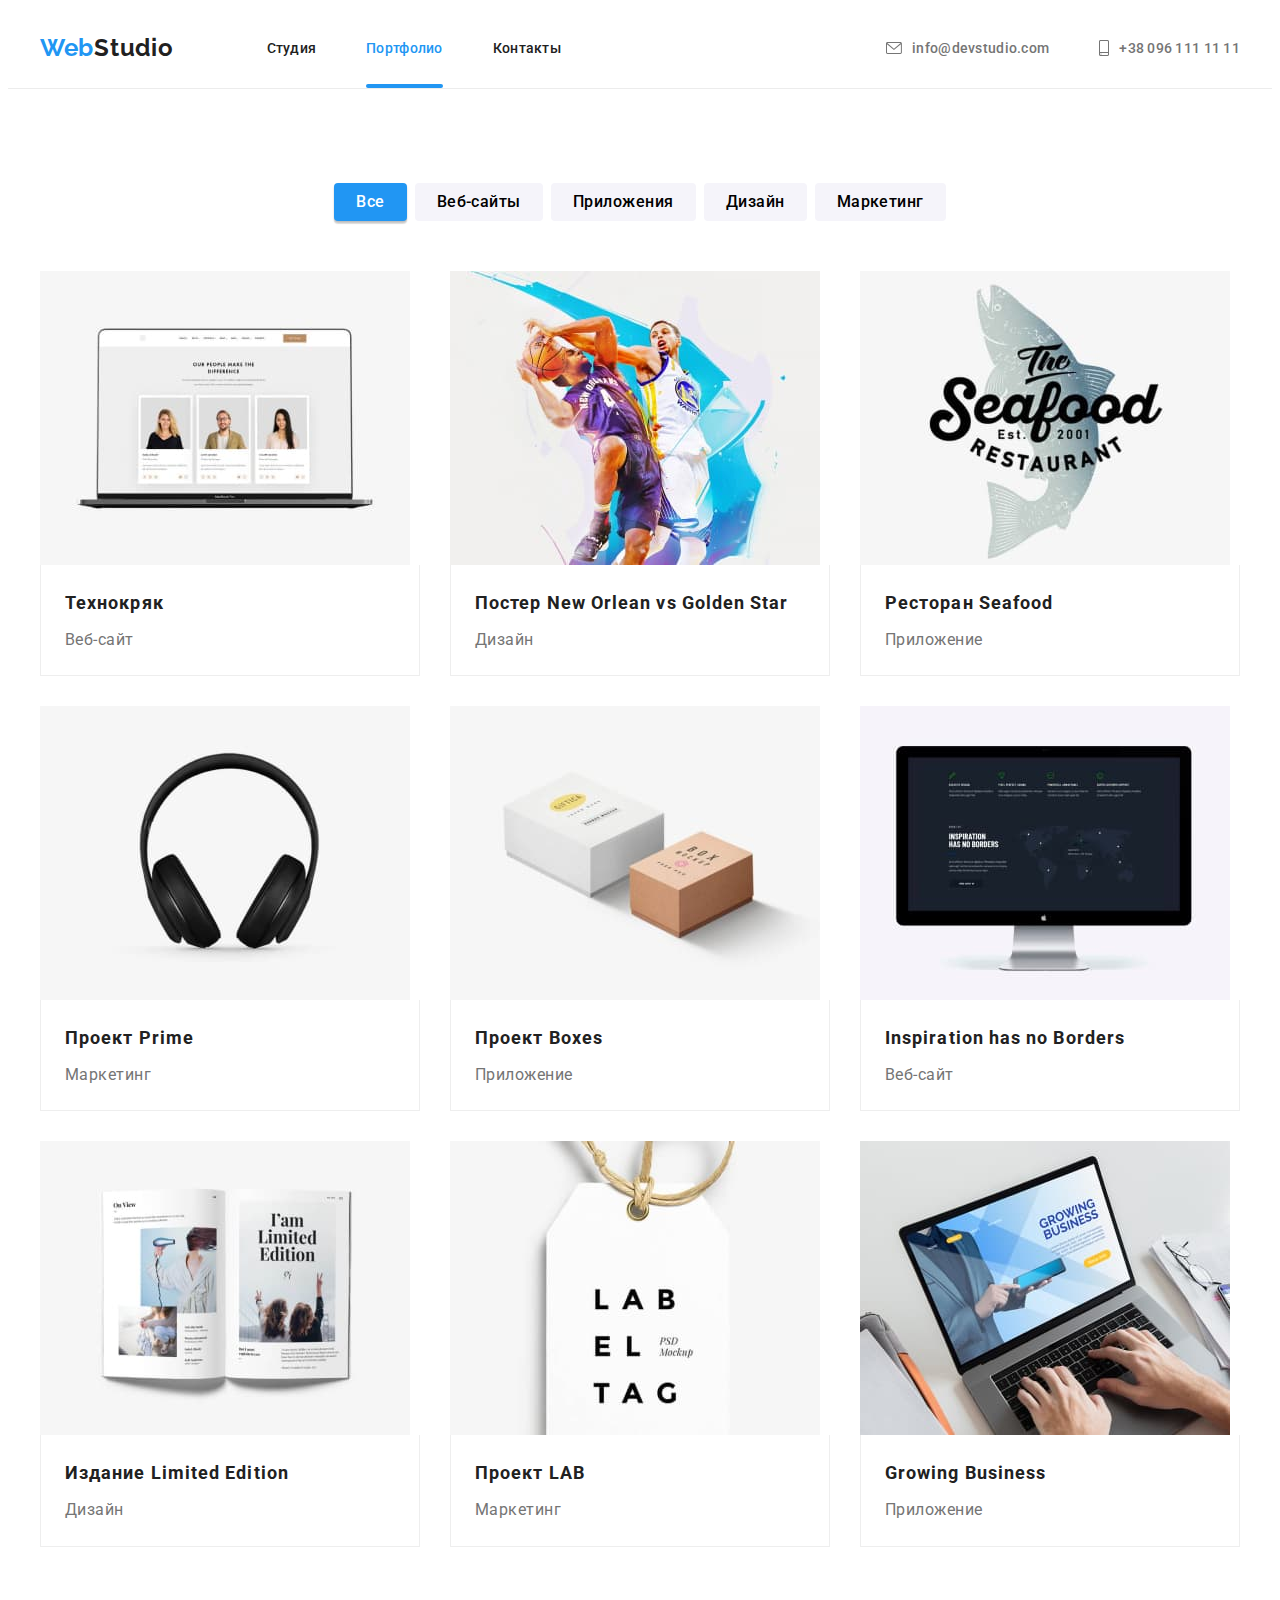
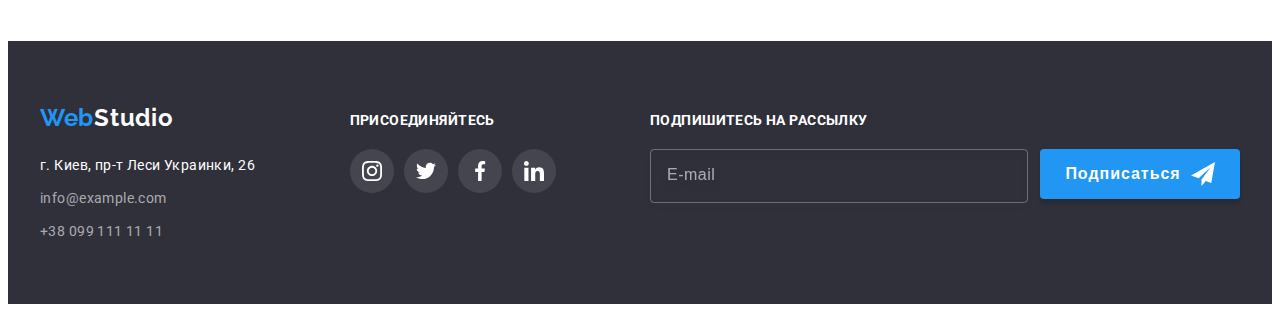
==== portfolio.html @ c425e930 "start" ====
<!DOCTYPE html>
<html lang="ru">
<head>
    <meta charset="UTF-8">
    <meta http-equiv="X-UA-Compatible" content="IE=edge">
    <meta name="viewport" content="width=device-width, initial-scale=1.0">
    <title>WebStudio</title>
    <link rel="preconnect" href="https://fonts.googleapis.com">
    <link rel="preconnect" href="https://fonts.gstatic.com" crossorigin>
    <link rel="stylesheet" href="https://cdnjs.cloudflare.com/ajax/libs/modern-normalize/1.1.0/modern-normalize.min.css"
        integrity="sha512-wpPYUAdjBVSE4KJnH1VR1HeZfpl1ub8YT/NKx4PuQ5NmX2tKuGu6U/JRp5y+Y8XG2tV+wKQpNHVUX03MfMFn9Q=="
        crossorigin="anonymous" 
        referrerpolicy="no-referrer" />
    <link href="https://fonts.googleapis.com/css2?family=Raleway:wght@700&family=Roboto:wght@400;500;700;900&display=swap" rel="stylesheet">
    <link rel="stylesheet" href="./css/main.min.css">
</head>
<body class="body">
    <header class="header">
        <div class="container">
            <a class="logo header__logo" href="index.html" lang="en"><span class="logo__color">Web</span>Studio</a>
            <nav class="navigation">
                <ul class="navigation__list list">
                    <li class="navigation__item"><a class="link" href="index.html">Студия</a></li>
                    <li class="navigation__item"><a class="link link--current" href="./portfolio.html">Портфолио</a></li>
                    <li class="navigation__item"><a class="link" href="">Контакты</a></li>
                </ul>
            </nav>
            <ul class="connect__list list">
                <li class="connect__item"><a class="link mail" href="mailto:info@devstudio.com">
                        <svg class="connect__icon" width="16" height="12">
                            <use href="./images/icon.svg#icon-envelope"></use>
                        </svg>
                        info@devstudio.com</a>
                </li>
                <li class="connect__item"><a class="link phone" href="tel:+380961111111">
                        <svg class="connect__icon" width="10" height="16">
                            <use href="./images/icon.svg#icon-smartphone"></use>
                        </svg>
                        +38 096 111 11 11</a>
                </li>
            </ul>
        </div>
    </header>
    <main>
        <section class="section">
           <div class="container">
                <ul class="list btn">
                    <li class="btn-item"><button class="filter-btn active-btn" type="button">Все</button></li>
                    <li class="btn-item"><button class="filter-btn" type="button">Веб-сайты</button></li>
                    <li class="btn-item"><button class="filter-btn" type="button">Приложения</button></li>
                    <li class="btn-item"><button class="filter-btn" type="button">Дизайн</button></li>
                    <li class="btn-item"><button class="filter-btn" type="button">Маркетинг</button></li>
                </ul>
                <h1 class="visually-hidden">Портфолио</h1>
                    <ul class="portfolio-list list">
                        <li class="portfolio-item">
                            <div class="portfolio-thumb">
                                <img class="img" src="./images/portfolio-img-1.jpg" alt="Пример портфолио 1">
                                <p class="portfolio-thumb-text">Ресурс предлагает комплексные предложения с разным уровнем функционала и сервисов.
                                    Все это позволит посетителю получить исчерпывающие сведения о компании или частном лице.</p>
                            </div>
                            <div class="card">
                                <h2 class="portfolio-subtitle">Технокряк</h2>
                                <p class="portfolio-text">Веб-сайт</p>
                            </div>
                        </li> 
                        <li class="portfolio-item">
                            <div class="portfolio-thumb">
                                <img class="img" src="./images/portfolio-img-2.jpg" alt="Пример портфолио 2">
                                <p class="portfolio-thumb-text">Ресурс предлагает комплексные предложения с разным уровнем функционала и сервисов.
                                    Все это позволит посетителю получить исчерпывающие сведения о компании или частном лице.</p>
                            </div>
                                <div class="card">
                                <h2 class="portfolio-subtitle">Постер New Orlean vs Golden Star</h2>
                            <p class="portfolio-text">Дизайн</p>
                        </li>
                        <li class="portfolio-item">
                            <div class="portfolio-thumb">
                                <img class="img" src="./images/portfolio-img-3.jpg" alt="Пример портфолио 3">
                                <p class="portfolio-thumb-text">Ресурс предлагает комплексные предложения с разным уровнем функционала и сервисов.
                                    Все это позволит посетителю получить исчерпывающие сведения о компании или частном лице.</p>
                            </div>
                            <div class="card">
                                <h2 class="portfolio-subtitle">Ресторан Seafood</h2>
                                <p class="portfolio-text">Приложение</p>
                            </div>
                        </li>            
                        <li class="portfolio-item">
                            <div class="portfolio-thumb">
                                <img class="img" src="./images/portfolio-img-4.jpg" alt="Пример портфолио 4">
                                <p class="portfolio-thumb-text">Ресурс предлагает комплексные предложения с разным уровнем функционала и сервисов.
                                    Все это позволит посетителю получить исчерпывающие сведения о компании или частном лице.</p>
                            </div>
                            <div class="card">
                                <h2 class="portfolio-subtitle">Проект Prime</h2>
                                <p class="portfolio-text">Маркетинг</p>
                            </div>
                        </li>
                        <li class="portfolio-item">
                            <div class="portfolio-thumb">
                                <img class="img" src="./images/portfolio-img-5.jpg" alt="Пример портфолио 5">
                                <p class="portfolio-thumb-text">Ресурс предлагает комплексные предложения с разным уровнем функционала и сервисов.
                                    Все это позволит посетителю получить исчерпывающие сведения о компании или частном лице.</p>
                            </div>
                            <div class="card">
                                <h2 class="portfolio-subtitle">Проект Boxes</h2>
                                <p class="portfolio-text">Приложение</p>
                            </div>
                        </li>
                        <li class="portfolio-item">
                            <div class="portfolio-thumb">
                                <img class="img" src="./images/portfolio-img-6.jpg" alt="Пример портфолио 6">
                                <p class="portfolio-thumb-text">Ресурс предлагает комплексные предложения с разным уровнем функционала и сервисов.
                                    Все это позволит посетителю получить исчерпывающие сведения о компании или частном лице.</p>
                            </div>
                            <div class="card">
                                <h2 class="portfolio-subtitle">Inspiration has no Borders</h2>
                                <p class="portfolio-text">Веб-сайт</p>
                            </div>
                        </li>
                        <li class="portfolio-item">
                            <div class="portfolio-thumb">
                                <img class="img" src="./images/portfolio-img-7.jpg" alt="Пример портфолио 7">
                                <p class="portfolio-thumb-text">Ресурс предлагает комплексные предложения с разным уровнем функционала и сервисов.
                                    Все это позволит посетителю получить исчерпывающие сведения о компании или частном лице.</p>
                            </div>
                            <div class="card">
                                <h2 class="portfolio-subtitle">Издание Limited Edition</h2>
                                <p class="portfolio-text">Дизайн</p>
                            </div>
                        </li>
                        <li class="portfolio-item">
                            <div class="portfolio-thumb">
                                <img class="img" src="./images/portfolio-img-8.jpg" alt="Пример портфолио 8">
                                <p class="portfolio-thumb-text">Ресурс предлагает комплексные предложения с разным уровнем функционала и сервисов.
                                    Все это позволит посетителю получить исчерпывающие сведения о компании или частном лице.</p>
                            </div>
                            <div class="card">
                                <h2 class="portfolio-subtitle">Проект LAB</h2>
                                <p class="portfolio-text">Маркетинг</p>
                            </div>
                        </li>
                        <li class="portfolio-item">
                            <div class="portfolio-thumb">
                                <img class="img" src="./images/portfolio-img-9.jpg" alt="Пример портфолио 9">
                                <p class="portfolio-thumb-text">Ресурс предлагает комплексные предложения с разным уровнем функционала и сервисов.
                                    Все это позволит посетителю получить исчерпывающие сведения о компании или частном лице.</p>
                            </div>
                            <div class="card">
                                <h2 class="portfolio-subtitle">Growing Business</h2>
                                <p class="portfolio-text">Приложение</p>
                            </div>
                        </li>
                    </ul>
            </div>
        </section>
    </main>
    <footer class="footer">
        <div class="container">
            <div class="address">
                <a class="footer__logo" href="" lang="en"><span class="logo__color">Web</span>Studio</a>
                <address class="address">
                    <p class="footer-address">г. Киев, пр-т Леси Украинки, 26</p>
                    <ul class="footer-list list">
                        <li class="footer-item"><a class="link" href="mailto:info@example.com">info@example.com</a></li>
                        <li class="footer-item"><a class="link" href="tel:+380991111111">+38 099 111 11 11</a></li>
                    </ul>
                </address>
            </div>
            <div class="join">
                <h3 class="join-title">присоединяйтесь</h3>
                <ul class="join-list list">
                    <li class="join-item"><a href="" class="join-link link">
                            <svg class="join-icon" width="20" height="20">
                                <use href="./images/icon.svg#icon-instagram"></use>
                            </svg>
                        </a></li>
                    <li class="join-item"><a href="" class="join-link link">
                            <svg class="join-icon" width="20" height="20">
                                <use href="./images/icon.svg#icon-twitter"></use>
                            </svg>
                        </a></li>
                    <li class="join-item"><a href="" class="join-link link">
                            <svg class="join-icon" width="20" height="20">
                                <use href="./images/icon.svg#icon-facebook"></use>
                            </svg>
                        </a></li>
                    <li class="join-item"><a href="" class="join-link link">
                            <svg class="join-icon" width="20" height="20">
                                <use href="./images/icon.svg#icon-linkedin"></use>
                            </svg>
                        </a></li>
                </ul>
            </div>
            <form action="#" class="join">
                <h3 class="join-title">Подпишитесь на рассылку</h3>
                <div class="send-thumb">
                    <input type="email" class="join-email" name="E-mail" placeholder="E-mail">
                    <button type="button" class="join-email-btn">Подписаться
                        <svg class="send-icon" width="24" height="24">
                            <use href="./images/icon.svg#icon-send"></use>
                        </svg>
                    </button>
                </div>
            </form>
        </div>
    </footer>
</body>
</html>
---- css/main.min.css ----
:root{--primary-text-color: #212121;--secondary-text-color: #757575;--primary-bg-color: #e5e5e5;--secondary-bg-color: #f5f4fa;--white-bg-color: #ffffff;--accent-color: #2196f3;--hero-bg-color: #2f303a;--primary-font-weight: 500;--primary-font-size: 14px;--transition-timing: cubic-bezier(0.4, 0, 0.2, 1)}.body{color:var(--primary-text-color);font-family:"Roboto","sans-serif";background-color:var(--white-bg-color)}.list{list-style:none;padding:0;margin:0}.link{text-decoration:none;color:var(--secondary-text-color)}.section{padding:94px 0}h1,h2,h3{margin:0;padding:0}.visually-hidden{position:absolute;white-space:nowrap;width:1px;height:1px;overflow:hidden;border:0;padding:0;clip:rect(0 0 0 0);clip-path:inset(50%);margin:-1px}.container{width:1200px;padding-right:15px;padding-left:15px;margin-top:0;margin-bottom:0;margin-right:auto;margin-left:auto}.backdrop{position:fixed;top:0;left:0;width:100%;height:100%;background-color:rgba(0,0,0,.2);transition:opacity 250ms var(--transition-timing),visibility 250ms var(--transition-timing)}.backdrop.is-hidden .modal{transform:scale(0.4) translate(-100%, -100%)}.modal{position:absolute;top:50%;left:50%;transform:translate(-50%, -50%) scale(1);width:528px;min-height:581px;background-color:var(--white-bg-color);box-shadow:0px 1px 3px rgba(0,0,0,.12),0px 1px 1px rgba(0,0,0,.14),0px 2px 1px rgba(0,0,0,.2);border-radius:4px;transition:transform 250ms var(--transition-timing);padding:40px}.modal-close{position:absolute;top:8px;right:8px;width:30px;height:30px;display:flex;justify-content:center;align-items:center;background-color:#fff;border:1px solid rgba(0,0,0,.1);border-radius:50%;cursor:pointer}.is-hidden{opacity:0;pointer-events:none;visibility:hidden}.modal-title{font-weight:700;font-size:20px;line-height:1.15;text-align:center;letter-spacing:.03em;margin:0;margin-bottom:12px}.modal-input{width:100%;height:40px;border:1px solid rgba(33,33,33,.2);border-radius:4px;background-color:rgba(0,0,0,0);padding-left:42px;outline:none}.input-wrap{position:relative}.input-icon{position:absolute;top:50%;left:12px;transform:translateY(-50%)}.modal-input:focus+.input-icon{fill:var(--accent-color)}.modal-input{transition:border 250ms var(--transition-timing),fill 250ms var(--transition-timing)}.modal-input:focus{border:1px solid var(--accent-color)}.modal-label{display:block;font-weight:400;font-size:12px;line-height:1.16;letter-spacing:.01em;color:var(--secondary-text-color);margin-bottom:4px}.form-field{margin-top:10px}.modal-textarea{width:100%;height:120px;border:1px solid rgba(33,33,33,.2);border-radius:4px;background-color:rgba(0,0,0,0);padding:14px 16px;resize:none;outline:none}.modal-textarea::placeholder{font-weight:400;font-size:12px;line-height:1.16;letter-spacing:.01em;color:rgba(117,117,117,.5)}.modal-textarea:focus{border:1px solid var(--accent-color)}.modal-checkbox-text{font-weight:400;font-size:14px;line-height:1.7;letter-spacing:.01em;color:var(--secondary-text-color);margin-top:20px;display:flex;align-items:center;margin-left:12px}.modal-checkbox-text::before{content:"";width:16px;height:15px;border:2px solid #303030;border-radius:2px;margin-right:8.4px;transition:background-color 250ms var(--transition-timing),border 250ms var(--transition-timing),background-image 250ms var(--transition-timing)}.modal-link{color:var(--accent-color)}.modal-checkbox:checked+.modal-checkbox-text::before{background-color:var(--accent-color);border:none;background-image:url(../images/check.svg);background-repeat:no-repeat;background-size:11px 8px;background-position:center}.modal-submit{width:200px;height:50px;font-weight:700;font-size:16px;line-height:30px;display:block;align-items:center;text-align:center;letter-spacing:.06em;color:var(--white-bg-color);background-color:#2196f3;box-shadow:0px 4px 4px rgba(0,0,0,.15);border-radius:4px;border:0;margin:auto;margin-top:30px;cursor:pointer}.header{border-bottom:1px solid #ececec}.header .container{display:flex;align-items:center}.navigation .link{color:var(--primary-text-color);display:block;padding-top:32px;padding-bottom:32px}.navigation__list{display:flex;margin-left:93px}.navigation__item{font-weight:var(--primary-font-weight);font-size:var(--primary-font-size);color:var(--primary-text-color);line-height:1.15;letter-spacing:.02em;position:relative}.navigation__item:not(:last-child){margin-right:50px}.connect__list{display:flex;margin-left:auto;font-weight:var(--primary-font-weight);font-size:var(--primary-font-size);line-height:1.15;color:var(--secondary-text-color);letter-spacing:.02em}.connect__item+.connect__item{margin-left:50px}.connect__item .link.phone,.connect__item .link.mail{display:flex;align-items:center}.connect__item .link{display:block;padding-top:32px;padding-bottom:32px}.connect__icon{fill:currentColor;margin-right:10px}.link.link--current{color:var(--accent-color);padding-bottom:0}.link.link--current::after{content:"";display:block;width:100%;height:4px;border-radius:2px;background-color:var(--accent-color);margin-top:28px}.link:hover,.link:focus{color:var(--accent-color)}.header__logo,.footer__logo{text-decoration:none;font-family:Raleway;font-weight:700;font-size:24px;color:var(--primary-text-color);line-height:1.4;letter-spacing:.03em}.navigation__item .link,.connect__item .link{transition:color 250ms var(--transition-timing)}.logo__color{color:var(--accent-color)}.connect__item{color:var(--secondary-text-color)}.hero{text-align:center}.hero .container{padding:200px 250px}.overlay{background-color:var(--hero-bg-color);background-image:linear-gradient(rgba(47, 48, 58, 0.4), rgba(47, 48, 58, 0.4)),url(../images/background-img.jpg);margin-left:auto;margin-right:auto;max-width:1600px;height:600px;background-position:center;background-repeat:no-repeat;background-size:cover}.hero__title{margin-top:0px;margin-bottom:0;font-weight:900;font-size:44px;line-height:1.4;color:var(--white-bg-color);text-transform:uppercase;letter-spacing:.06em;margin-bottom:30px}.hero__btn{color:var(--white-bg-color);background-color:var(--accent-color);font-family:inherit;font-size:16px;font-weight:700;line-height:1.9;letter-spacing:.06em;cursor:pointer;min-width:200px;height:50px;padding:10px 32px;border-radius:4px;border:0px}.about-list{display:flex}.about-list__item{width:270px}.about-list__item::before{content:"";display:block;height:120px;background-color:var(--secondary-bg-color);border-radius:4px;margin-bottom:30px}.about-list__item+.about-list__item{margin-left:30px}.about-list__icon--antenna::before{background-image:url(../images/antenna.svg);background-repeat:no-repeat;background-position:center}.about-list__icon--clock::before{background-image:url(../images/clock.svg);background-repeat:no-repeat;background-position:center}.about-list__icon--diagram::before{background-image:url(../images/diagram.svg);background-repeat:no-repeat;background-position:center}.about-list__icon--astronaut::before{background-image:url(../images/astronaut.svg);background-repeat:no-repeat;background-position:center}.about-list__title{font-size:var(--primary-font-size);font-weight:700;line-height:1.15;letter-spacing:.03em;text-transform:uppercase;margin-top:0;margin-bottom:10px}.about-list__text{color:var(--secondary-text-color);font-size:var(--primary-font-size);line-height:1.7;letter-spacing:.03em;margin:0}.section.no-top-padding{padding-top:0}.work-list{display:flex}.work-title{font-size:36px;text-align:center;font-weight:700;line-height:1.15;letter-spacing:.03em;margin-top:0;margin-bottom:50px}.work-item{position:relative}.work-item .img{display:block}.work-item+.work-item{margin-left:30px}.work-subtitle{display:flex;position:absolute;bottom:0;left:0;height:70px;width:100%;align-items:center;justify-content:center;font-weight:700;font-size:14px;line-height:1.14;text-align:center;letter-spacing:.03em;text-transform:uppercase;color:var(--white-bg-color);background-color:rgba(47,48,58,.8)}.team{background-color:var(--secondary-bg-color)}.team-list{display:flex}.team-item{box-shadow:0px 1px 3px rgba(0,0,0,.12),0px 1px 1px rgba(0,0,0,.14),0px 2px 1px rgba(0,0,0,.2);background-color:var(--white-bg-color);padding-bottom:30px}.team-item+.team-item{margin-left:30px}.team-title{font-size:36px;text-align:center;font-weight:700;line-height:1.15;letter-spacing:.03em;margin-top:0;margin-bottom:50px}.team-subtitle{font-weight:var(--primary-font-weight);font-size:16px;text-align:center;line-height:1.2;letter-spacing:.03em;margin-top:30px;margin-bottom:10px}.team-text{font-size:16px;text-align:center;line-height:1.2;color:var(--secondary-text-color);letter-spacing:.03em;margin:0}.team-soc-list{display:flex;justify-content:center;margin-top:16px}.team-soc-link{width:44px;height:44px;background-color:var(--white-bg-color);border-radius:50%;display:flex;justify-content:center;align-items:center;fill:#afb1b8;transition:background-color 250ms var(--transition-timing),fill 250ms var(--transition-timing)}.team-soc-link:hover,.team-soc-link:focus{background-color:var(--accent-color);fill:var(--white-bg-color)}.team-soc-item+.team-soc-item{margin-left:10px}.clients{padding-top:94px;padding-bottom:94px}.clients-title{font-weight:700;font-size:36px;line-height:1.16;text-align:center;letter-spacing:.03em;margin-bottom:50px}.clients-list{display:flex}.clients-item+.clients-item{margin-left:30px}.clients-link{width:170px;height:92px;display:flex;border:1px solid #afb1b8;box-sizing:border-box;border-radius:4px;justify-content:center;align-items:center;fill:#afb1b8;transition:fill 250ms var(--transition-timing),border 250ms var(--transition-timing)}.clients-link:hover,.clients-link:focus{border:1px solid #2196f3;fill:var(--accent-color)}.footer{background-color:var(--hero-bg-color);padding:60px 0}.footer .container{display:flex}.footer__logo{color:var(--white-bg-color);display:inline-block;margin-bottom:20px}.footer-address{color:var(--white-bg-color);font-style:normal;font-size:var(--primary-font-size);line-height:1.7;letter-spacing:.03em;margin-top:0;margin-bottom:9px}.footer-item .link{font-size:var(--primary-font-size);color:rgba(255,255,255,.6);line-height:1.7;font-style:normal;letter-spacing:.03em}.footer-item:first-child{margin-bottom:9px}.join{margin-left:70px;margin-top:12px}.join-title{font-weight:700;font-size:14px;line-height:1.14;letter-spacing:.03em;text-transform:uppercase;color:var(--white-bg-color);margin-bottom:20px}.join-list{display:flex;justify-content:center}.join-link{width:44px;height:44px;background-color:rgba(255,255,255,.1);border-radius:50%;display:flex;justify-content:center;align-items:center;fill:var(--white-bg-color);transition:background-color 250ms var(--transition-timing)}.join-link:hover,.join-link:focus{background-color:var(--accent-color)}.join-item+.join-item{margin-left:10px}.send-thumb{display:flex}.join{margin-left:auto}.join-email{width:358px;height:50px;border:1px solid rgba(255,255,255,.3);filter:drop-shadow(0px 4px 4px rgba(0, 0, 0, 0.15));border-radius:4px;background-color:rgba(0,0,0,0);padding-left:16px;color:var(--white-bg-color);outline:none}.join-email::placeholder{font-weight:400;font-size:16px;line-height:1.25;letter-spacing:.03em;color:rgba(255,255,255,.6)}.join-email-btn{width:200px;height:50px;background-color:var(--accent-color);box-shadow:0px 4px 4px rgba(0,0,0,.15);border:0;border-radius:4px;cursor:pointer;font-weight:700;font-size:16px;line-height:1.9;text-align:center;letter-spacing:.06em;color:var(--white-bg-color);display:flex;align-items:center;justify-content:center;margin-left:12px}.send-icon{margin-left:10px}.list.btn{display:flex;justify-content:center;margin-bottom:50px}.filter-btn{background-color:var(--secondary-bg-color);font-family:inherit;font-weight:var(--primary-font-weight);font-size:16px;line-height:1.6;letter-spacing:.03em;border:0px;border-radius:4px;cursor:pointer;padding:6px 22px;transition:box-shadow 250ms var(--transition-timing),background-color 250ms var(--transition-timing),color 250ms var(--transition-timing)}.filter-btn:hover,.filter-btn:focus{background-color:var(--accent-color);color:var(--white-bg-color);box-shadow:0px 3px 1px rgba(0,0,0,.1),0px 1px 2px rgba(0,0,0,.08),0px 2px 2px rgba(0,0,0,.12);outline:none}.btn-item:not(:last-child){margin-right:8px}.active-btn{background-color:var(--accent-color);color:var(--white-bg-color);box-shadow:0px 3px 1px rgba(0,0,0,.1),0px 1px 2px rgba(0,0,0,.08),0px 2px 2px rgba(0,0,0,.12)}.portfolio-item{width:calc((100% - 60px)/3);margin-right:30px;margin-bottom:30px;transition:box-shadow 250ms var(--transition-timing);cursor:pointer}.portfolio-item .img{display:block}.portfolio-item:hover{box-shadow:0px 1px 1px rgba(0,0,0,.12),0px 4px 4px rgba(0,0,0,.06),1px 4px 6px rgba(0,0,0,.16)}.portfolio-item:nth-child(3n){margin-right:0}.portfolio-item:nth-last-child(-n+3){margin-bottom:0}.portfolio-item:hover .portfolio-thumb-text{transform:translate(0)}.portfolio-list{display:flex;flex-wrap:wrap}.portfolio-subtitle{font-weight:700;font-size:18px;line-height:2;letter-spacing:.06em;margin-top:0;margin-bottom:4px}.portfolio-text{font-size:16px;color:var(--secondary-text-color);line-height:1.9;letter-spacing:.03em;margin:0}.card{padding-top:20px;padding-bottom:20px;padding-right:24px;padding-left:24px;border:1px solid #eee;border-top:0;max-width:370px}.portfolio-thumb{position:relative;overflow:hidden}.portfolio-thumb-text{position:absolute;display:flex;align-items:center;top:0;left:0;transform:translateY(100%);width:100%;height:100%;margin:0;font-weight:400;font-size:18px;line-height:1.6;letter-spacing:.03em;color:var(--white-bg-color);background-color:rgba(33,150,243,.9);padding:0 24px;transition:transform 250ms var(--transition-timing)}/*# sourceMappingURL=main.min.css.map */
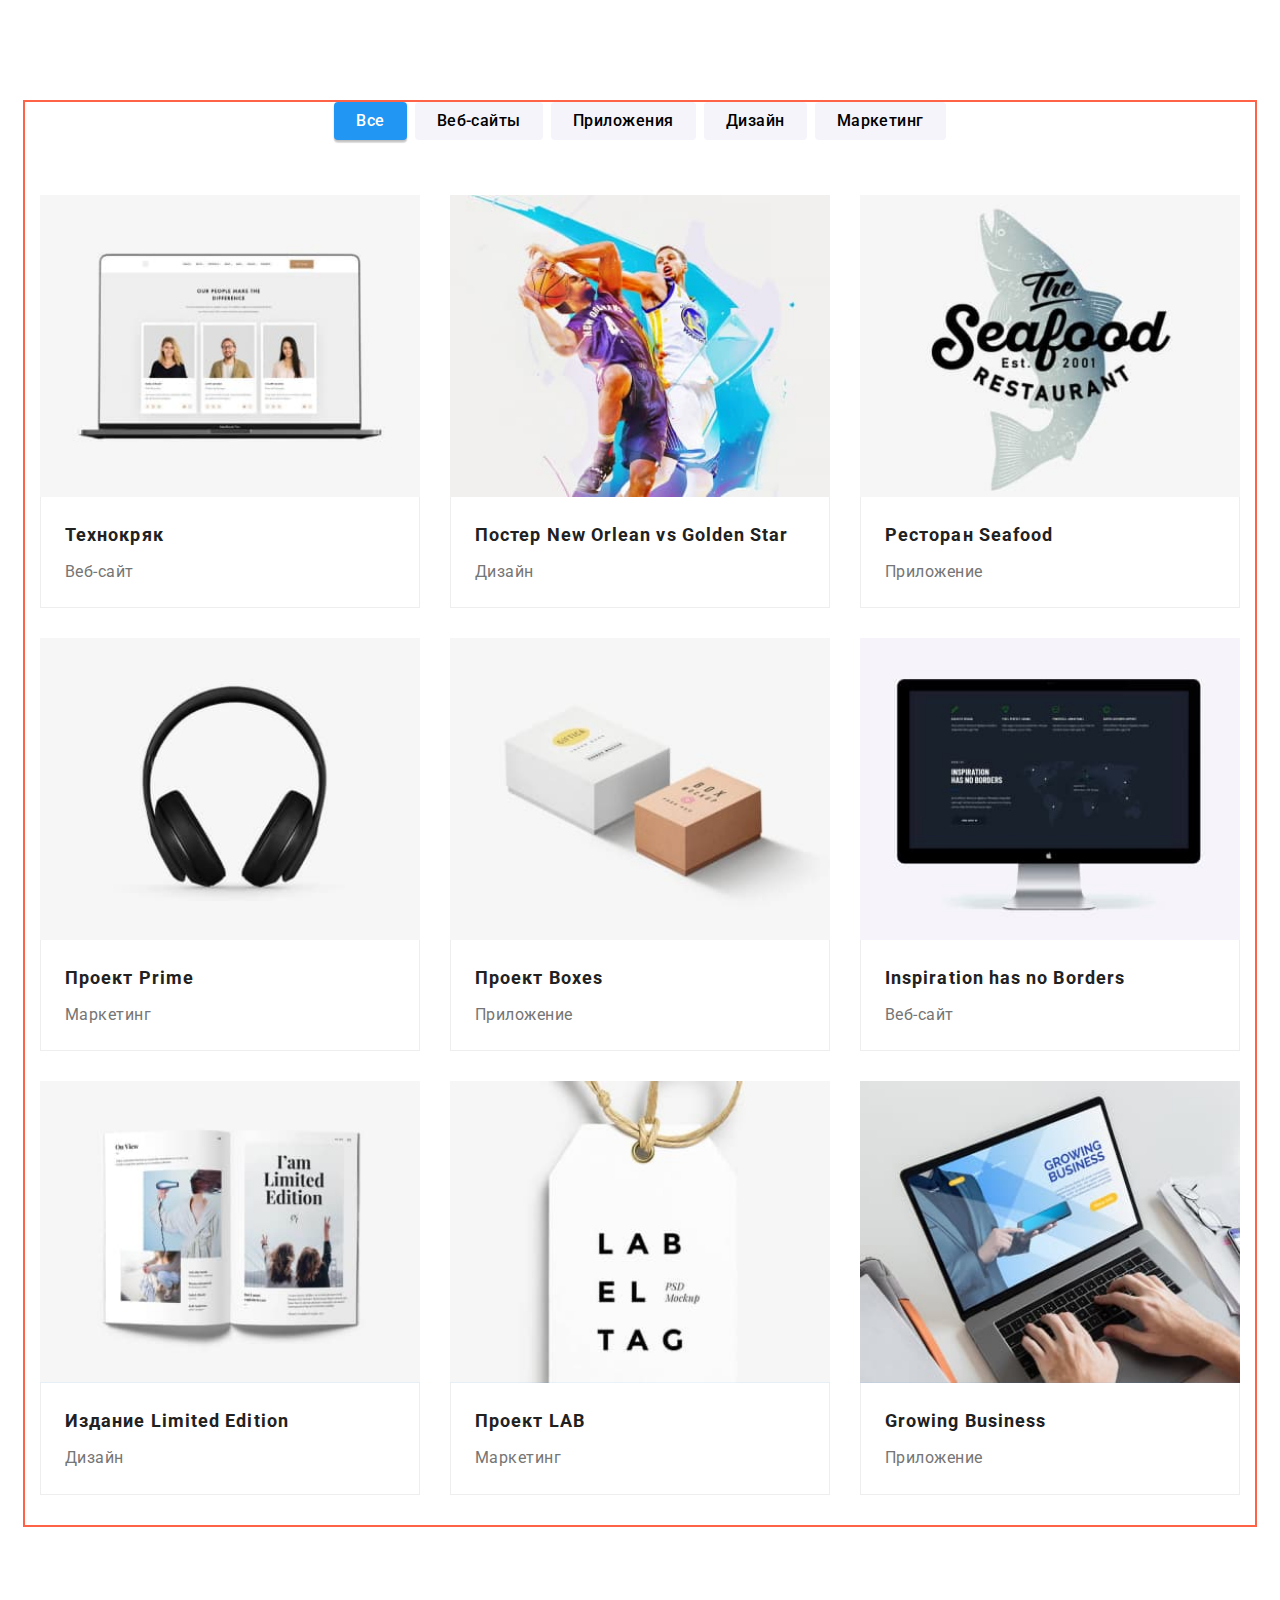
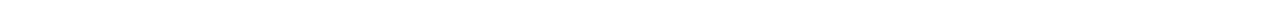
==== commit 2f3819ed: "media-1" ====
--- a/portfolio.html
+++ b/portfolio.html
@@ -15,7 +15,7 @@
     <link rel="stylesheet" href="./css/main.min.css">
 </head>
 <body class="body">
-    <header class="header">
+    <!-- <header class="header">
         <div class="container">
             <a class="logo header__logo" href="index.html" lang="en"><span class="logo__color">Web</span>Studio</a>
             <nav class="navigation">
@@ -40,7 +40,7 @@
                 </li>
             </ul>
         </div>
-    </header>
+    </header> -->
     <main>
         <section class="section">
            <div class="container">
@@ -55,7 +55,7 @@
                     <ul class="portfolio-list list">
                         <li class="portfolio-item">
                             <div class="portfolio-thumb">
-                                <img class="img" src="./images/portfolio-img-1.jpg" alt="Пример портфолио 1">
+                                <img class="img" src="./images/portfolio-img-1.jpg" alt="Пример портфолио 1" width=100%>
                                 <p class="portfolio-thumb-text">Ресурс предлагает комплексные предложения с разным уровнем функционала и сервисов.
                                     Все это позволит посетителю получить исчерпывающие сведения о компании или частном лице.</p>
                             </div>
@@ -66,7 +66,7 @@
                         </li> 
                         <li class="portfolio-item">
                             <div class="portfolio-thumb">
-                                <img class="img" src="./images/portfolio-img-2.jpg" alt="Пример портфолио 2">
+                                <img class="img" src="./images/portfolio-img-2.jpg" alt="Пример портфолио 2" width=100%>
                                 <p class="portfolio-thumb-text">Ресурс предлагает комплексные предложения с разным уровнем функционала и сервисов.
                                     Все это позволит посетителю получить исчерпывающие сведения о компании или частном лице.</p>
                             </div>
@@ -76,7 +76,7 @@
                         </li>
                         <li class="portfolio-item">
                             <div class="portfolio-thumb">
-                                <img class="img" src="./images/portfolio-img-3.jpg" alt="Пример портфолио 3">
+                                <img class="img" src="./images/portfolio-img-3.jpg" alt="Пример портфолио 3" width=100%>
                                 <p class="portfolio-thumb-text">Ресурс предлагает комплексные предложения с разным уровнем функционала и сервисов.
                                     Все это позволит посетителю получить исчерпывающие сведения о компании или частном лице.</p>
                             </div>
@@ -87,7 +87,7 @@
                         </li>            
                         <li class="portfolio-item">
                             <div class="portfolio-thumb">
-                                <img class="img" src="./images/portfolio-img-4.jpg" alt="Пример портфолио 4">
+                                <img class="img" src="./images/portfolio-img-4.jpg" alt="Пример портфолио 4" width=100%>
                                 <p class="portfolio-thumb-text">Ресурс предлагает комплексные предложения с разным уровнем функционала и сервисов.
                                     Все это позволит посетителю получить исчерпывающие сведения о компании или частном лице.</p>
                             </div>
@@ -98,7 +98,7 @@
                         </li>
                         <li class="portfolio-item">
                             <div class="portfolio-thumb">
-                                <img class="img" src="./images/portfolio-img-5.jpg" alt="Пример портфолио 5">
+                                <img class="img" src="./images/portfolio-img-5.jpg" alt="Пример портфолио 5" width=100%>
                                 <p class="portfolio-thumb-text">Ресурс предлагает комплексные предложения с разным уровнем функционала и сервисов.
                                     Все это позволит посетителю получить исчерпывающие сведения о компании или частном лице.</p>
                             </div>
@@ -109,7 +109,7 @@
                         </li>
                         <li class="portfolio-item">
                             <div class="portfolio-thumb">
-                                <img class="img" src="./images/portfolio-img-6.jpg" alt="Пример портфолио 6">
+                                <img class="img" src="./images/portfolio-img-6.jpg" alt="Пример портфолио 6" width=100%>
                                 <p class="portfolio-thumb-text">Ресурс предлагает комплексные предложения с разным уровнем функционала и сервисов.
                                     Все это позволит посетителю получить исчерпывающие сведения о компании или частном лице.</p>
                             </div>
@@ -120,7 +120,7 @@
                         </li>
                         <li class="portfolio-item">
                             <div class="portfolio-thumb">
-                                <img class="img" src="./images/portfolio-img-7.jpg" alt="Пример портфолио 7">
+                                <img class="img" src="./images/portfolio-img-7.jpg" alt="Пример портфолио 7" width=100%>
                                 <p class="portfolio-thumb-text">Ресурс предлагает комплексные предложения с разным уровнем функционала и сервисов.
                                     Все это позволит посетителю получить исчерпывающие сведения о компании или частном лице.</p>
                             </div>
@@ -131,7 +131,7 @@
                         </li>
                         <li class="portfolio-item">
                             <div class="portfolio-thumb">
-                                <img class="img" src="./images/portfolio-img-8.jpg" alt="Пример портфолио 8">
+                                <img class="img" src="./images/portfolio-img-8.jpg" alt="Пример портфолио 8" width=100%>
                                 <p class="portfolio-thumb-text">Ресурс предлагает комплексные предложения с разным уровнем функционала и сервисов.
                                     Все это позволит посетителю получить исчерпывающие сведения о компании или частном лице.</p>
                             </div>
@@ -142,7 +142,7 @@
                         </li>
                         <li class="portfolio-item">
                             <div class="portfolio-thumb">
-                                <img class="img" src="./images/portfolio-img-9.jpg" alt="Пример портфолио 9">
+                                <img class="img" src="./images/portfolio-img-9.jpg" alt="Пример портфолио 9" width=100%>
                                 <p class="portfolio-thumb-text">Ресурс предлагает комплексные предложения с разным уровнем функционала и сервисов.
                                     Все это позволит посетителю получить исчерпывающие сведения о компании или частном лице.</p>
                             </div>
@@ -155,7 +155,7 @@
             </div>
         </section>
     </main>
-    <footer class="footer">
+    <!-- <footer class="footer">
         <div class="container">
             <div class="address">
                 <a class="footer__logo" href="" lang="en"><span class="logo__color">Web</span>Studio</a>
@@ -204,6 +204,6 @@
                 </div>
             </form>
         </div>
-    </footer>
+    </footer> -->
 </body>
 </html>--- a/css/main.min.css
+++ b/css/main.min.css
@@ -1 +1 @@
-:root{--primary-text-color: #212121;--secondary-text-color: #757575;--primary-bg-color: #e5e5e5;--secondary-bg-color: #f5f4fa;--white-bg-color: #ffffff;--accent-color: #2196f3;--hero-bg-color: #2f303a;--primary-font-weight: 500;--primary-font-size: 14px;--transition-timing: cubic-bezier(0.4, 0, 0.2, 1)}.body{color:var(--primary-text-color);font-family:"Roboto","sans-serif";background-color:var(--white-bg-color)}.list{list-style:none;padding:0;margin:0}.link{text-decoration:none;color:var(--secondary-text-color)}.section{padding:94px 0}h1,h2,h3{margin:0;padding:0}.visually-hidden{position:absolute;white-space:nowrap;width:1px;height:1px;overflow:hidden;border:0;padding:0;clip:rect(0 0 0 0);clip-path:inset(50%);margin:-1px}.container{width:1200px;padding-right:15px;padding-left:15px;margin-top:0;margin-bottom:0;margin-right:auto;margin-left:auto}.backdrop{position:fixed;top:0;left:0;width:100%;height:100%;background-color:rgba(0,0,0,.2);transition:opacity 250ms var(--transition-timing),visibility 250ms var(--transition-timing)}.backdrop.is-hidden .modal{transform:scale(0.4) translate(-100%, -100%)}.modal{position:absolute;top:50%;left:50%;transform:translate(-50%, -50%) scale(1);width:528px;min-height:581px;background-color:var(--white-bg-color);box-shadow:0px 1px 3px rgba(0,0,0,.12),0px 1px 1px rgba(0,0,0,.14),0px 2px 1px rgba(0,0,0,.2);border-radius:4px;transition:transform 250ms var(--transition-timing);padding:40px}.modal-close{position:absolute;top:8px;right:8px;width:30px;height:30px;display:flex;justify-content:center;align-items:center;background-color:#fff;border:1px solid rgba(0,0,0,.1);border-radius:50%;cursor:pointer}.is-hidden{opacity:0;pointer-events:none;visibility:hidden}.modal-title{font-weight:700;font-size:20px;line-height:1.15;text-align:center;letter-spacing:.03em;margin:0;margin-bottom:12px}.modal-input{width:100%;height:40px;border:1px solid rgba(33,33,33,.2);border-radius:4px;background-color:rgba(0,0,0,0);padding-left:42px;outline:none}.input-wrap{position:relative}.input-icon{position:absolute;top:50%;left:12px;transform:translateY(-50%)}.modal-input:focus+.input-icon{fill:var(--accent-color)}.modal-input{transition:border 250ms var(--transition-timing),fill 250ms var(--transition-timing)}.modal-input:focus{border:1px solid var(--accent-color)}.modal-label{display:block;font-weight:400;font-size:12px;line-height:1.16;letter-spacing:.01em;color:var(--secondary-text-color);margin-bottom:4px}.form-field{margin-top:10px}.modal-textarea{width:100%;height:120px;border:1px solid rgba(33,33,33,.2);border-radius:4px;background-color:rgba(0,0,0,0);padding:14px 16px;resize:none;outline:none}.modal-textarea::placeholder{font-weight:400;font-size:12px;line-height:1.16;letter-spacing:.01em;color:rgba(117,117,117,.5)}.modal-textarea:focus{border:1px solid var(--accent-color)}.modal-checkbox-text{font-weight:400;font-size:14px;line-height:1.7;letter-spacing:.01em;color:var(--secondary-text-color);margin-top:20px;display:flex;align-items:center;margin-left:12px}.modal-checkbox-text::before{content:"";width:16px;height:15px;border:2px solid #303030;border-radius:2px;margin-right:8.4px;transition:background-color 250ms var(--transition-timing),border 250ms var(--transition-timing),background-image 250ms var(--transition-timing)}.modal-link{color:var(--accent-color)}.modal-checkbox:checked+.modal-checkbox-text::before{background-color:var(--accent-color);border:none;background-image:url(../images/check.svg);background-repeat:no-repeat;background-size:11px 8px;background-position:center}.modal-submit{width:200px;height:50px;font-weight:700;font-size:16px;line-height:30px;display:block;align-items:center;text-align:center;letter-spacing:.06em;color:var(--white-bg-color);background-color:#2196f3;box-shadow:0px 4px 4px rgba(0,0,0,.15);border-radius:4px;border:0;margin:auto;margin-top:30px;cursor:pointer}.header{border-bottom:1px solid #ececec}.header .container{display:flex;align-items:center}.navigation .link{color:var(--primary-text-color);display:block;padding-top:32px;padding-bottom:32px}.navigation__list{display:flex;margin-left:93px}.navigation__item{font-weight:var(--primary-font-weight);font-size:var(--primary-font-size);color:var(--primary-text-color);line-height:1.15;letter-spacing:.02em;position:relative}.navigation__item:not(:last-child){margin-right:50px}.connect__list{display:flex;margin-left:auto;font-weight:var(--primary-font-weight);font-size:var(--primary-font-size);line-height:1.15;color:var(--secondary-text-color);letter-spacing:.02em}.connect__item+.connect__item{margin-left:50px}.connect__item .link.phone,.connect__item .link.mail{display:flex;align-items:center}.connect__item .link{display:block;padding-top:32px;padding-bottom:32px}.connect__icon{fill:currentColor;margin-right:10px}.link.link--current{color:var(--accent-color);padding-bottom:0}.link.link--current::after{content:"";display:block;width:100%;height:4px;border-radius:2px;background-color:var(--accent-color);margin-top:28px}.link:hover,.link:focus{color:var(--accent-color)}.header__logo,.footer__logo{text-decoration:none;font-family:Raleway;font-weight:700;font-size:24px;color:var(--primary-text-color);line-height:1.4;letter-spacing:.03em}.navigation__item .link,.connect__item .link{transition:color 250ms var(--transition-timing)}.logo__color{color:var(--accent-color)}.connect__item{color:var(--secondary-text-color)}.hero{text-align:center}.hero .container{padding:200px 250px}.overlay{background-color:var(--hero-bg-color);background-image:linear-gradient(rgba(47, 48, 58, 0.4), rgba(47, 48, 58, 0.4)),url(../images/background-img.jpg);margin-left:auto;margin-right:auto;max-width:1600px;height:600px;background-position:center;background-repeat:no-repeat;background-size:cover}.hero__title{margin-top:0px;margin-bottom:0;font-weight:900;font-size:44px;line-height:1.4;color:var(--white-bg-color);text-transform:uppercase;letter-spacing:.06em;margin-bottom:30px}.hero__btn{color:var(--white-bg-color);background-color:var(--accent-color);font-family:inherit;font-size:16px;font-weight:700;line-height:1.9;letter-spacing:.06em;cursor:pointer;min-width:200px;height:50px;padding:10px 32px;border-radius:4px;border:0px}.about-list{display:flex}.about-list__item{width:270px}.about-list__item::before{content:"";display:block;height:120px;background-color:var(--secondary-bg-color);border-radius:4px;margin-bottom:30px}.about-list__item+.about-list__item{margin-left:30px}.about-list__icon--antenna::before{background-image:url(../images/antenna.svg);background-repeat:no-repeat;background-position:center}.about-list__icon--clock::before{background-image:url(../images/clock.svg);background-repeat:no-repeat;background-position:center}.about-list__icon--diagram::before{background-image:url(../images/diagram.svg);background-repeat:no-repeat;background-position:center}.about-list__icon--astronaut::before{background-image:url(../images/astronaut.svg);background-repeat:no-repeat;background-position:center}.about-list__title{font-size:var(--primary-font-size);font-weight:700;line-height:1.15;letter-spacing:.03em;text-transform:uppercase;margin-top:0;margin-bottom:10px}.about-list__text{color:var(--secondary-text-color);font-size:var(--primary-font-size);line-height:1.7;letter-spacing:.03em;margin:0}.section.no-top-padding{padding-top:0}.work-list{display:flex}.work-title{font-size:36px;text-align:center;font-weight:700;line-height:1.15;letter-spacing:.03em;margin-top:0;margin-bottom:50px}.work-item{position:relative}.work-item .img{display:block}.work-item+.work-item{margin-left:30px}.work-subtitle{display:flex;position:absolute;bottom:0;left:0;height:70px;width:100%;align-items:center;justify-content:center;font-weight:700;font-size:14px;line-height:1.14;text-align:center;letter-spacing:.03em;text-transform:uppercase;color:var(--white-bg-color);background-color:rgba(47,48,58,.8)}.team{background-color:var(--secondary-bg-color)}.team-list{display:flex}.team-item{box-shadow:0px 1px 3px rgba(0,0,0,.12),0px 1px 1px rgba(0,0,0,.14),0px 2px 1px rgba(0,0,0,.2);background-color:var(--white-bg-color);padding-bottom:30px}.team-item+.team-item{margin-left:30px}.team-title{font-size:36px;text-align:center;font-weight:700;line-height:1.15;letter-spacing:.03em;margin-top:0;margin-bottom:50px}.team-subtitle{font-weight:var(--primary-font-weight);font-size:16px;text-align:center;line-height:1.2;letter-spacing:.03em;margin-top:30px;margin-bottom:10px}.team-text{font-size:16px;text-align:center;line-height:1.2;color:var(--secondary-text-color);letter-spacing:.03em;margin:0}.team-soc-list{display:flex;justify-content:center;margin-top:16px}.team-soc-link{width:44px;height:44px;background-color:var(--white-bg-color);border-radius:50%;display:flex;justify-content:center;align-items:center;fill:#afb1b8;transition:background-color 250ms var(--transition-timing),fill 250ms var(--transition-timing)}.team-soc-link:hover,.team-soc-link:focus{background-color:var(--accent-color);fill:var(--white-bg-color)}.team-soc-item+.team-soc-item{margin-left:10px}.clients{padding-top:94px;padding-bottom:94px}.clients-title{font-weight:700;font-size:36px;line-height:1.16;text-align:center;letter-spacing:.03em;margin-bottom:50px}.clients-list{display:flex}.clients-item+.clients-item{margin-left:30px}.clients-link{width:170px;height:92px;display:flex;border:1px solid #afb1b8;box-sizing:border-box;border-radius:4px;justify-content:center;align-items:center;fill:#afb1b8;transition:fill 250ms var(--transition-timing),border 250ms var(--transition-timing)}.clients-link:hover,.clients-link:focus{border:1px solid #2196f3;fill:var(--accent-color)}.footer{background-color:var(--hero-bg-color);padding:60px 0}.footer .container{display:flex}.footer__logo{color:var(--white-bg-color);display:inline-block;margin-bottom:20px}.footer-address{color:var(--white-bg-color);font-style:normal;font-size:var(--primary-font-size);line-height:1.7;letter-spacing:.03em;margin-top:0;margin-bottom:9px}.footer-item .link{font-size:var(--primary-font-size);color:rgba(255,255,255,.6);line-height:1.7;font-style:normal;letter-spacing:.03em}.footer-item:first-child{margin-bottom:9px}.join{margin-left:70px;margin-top:12px}.join-title{font-weight:700;font-size:14px;line-height:1.14;letter-spacing:.03em;text-transform:uppercase;color:var(--white-bg-color);margin-bottom:20px}.join-list{display:flex;justify-content:center}.join-link{width:44px;height:44px;background-color:rgba(255,255,255,.1);border-radius:50%;display:flex;justify-content:center;align-items:center;fill:var(--white-bg-color);transition:background-color 250ms var(--transition-timing)}.join-link:hover,.join-link:focus{background-color:var(--accent-color)}.join-item+.join-item{margin-left:10px}.send-thumb{display:flex}.join{margin-left:auto}.join-email{width:358px;height:50px;border:1px solid rgba(255,255,255,.3);filter:drop-shadow(0px 4px 4px rgba(0, 0, 0, 0.15));border-radius:4px;background-color:rgba(0,0,0,0);padding-left:16px;color:var(--white-bg-color);outline:none}.join-email::placeholder{font-weight:400;font-size:16px;line-height:1.25;letter-spacing:.03em;color:rgba(255,255,255,.6)}.join-email-btn{width:200px;height:50px;background-color:var(--accent-color);box-shadow:0px 4px 4px rgba(0,0,0,.15);border:0;border-radius:4px;cursor:pointer;font-weight:700;font-size:16px;line-height:1.9;text-align:center;letter-spacing:.06em;color:var(--white-bg-color);display:flex;align-items:center;justify-content:center;margin-left:12px}.send-icon{margin-left:10px}.list.btn{display:flex;justify-content:center;margin-bottom:50px}.filter-btn{background-color:var(--secondary-bg-color);font-family:inherit;font-weight:var(--primary-font-weight);font-size:16px;line-height:1.6;letter-spacing:.03em;border:0px;border-radius:4px;cursor:pointer;padding:6px 22px;transition:box-shadow 250ms var(--transition-timing),background-color 250ms var(--transition-timing),color 250ms var(--transition-timing)}.filter-btn:hover,.filter-btn:focus{background-color:var(--accent-color);color:var(--white-bg-color);box-shadow:0px 3px 1px rgba(0,0,0,.1),0px 1px 2px rgba(0,0,0,.08),0px 2px 2px rgba(0,0,0,.12);outline:none}.btn-item:not(:last-child){margin-right:8px}.active-btn{background-color:var(--accent-color);color:var(--white-bg-color);box-shadow:0px 3px 1px rgba(0,0,0,.1),0px 1px 2px rgba(0,0,0,.08),0px 2px 2px rgba(0,0,0,.12)}.portfolio-item{width:calc((100% - 60px)/3);margin-right:30px;margin-bottom:30px;transition:box-shadow 250ms var(--transition-timing);cursor:pointer}.portfolio-item .img{display:block}.portfolio-item:hover{box-shadow:0px 1px 1px rgba(0,0,0,.12),0px 4px 4px rgba(0,0,0,.06),1px 4px 6px rgba(0,0,0,.16)}.portfolio-item:nth-child(3n){margin-right:0}.portfolio-item:nth-last-child(-n+3){margin-bottom:0}.portfolio-item:hover .portfolio-thumb-text{transform:translate(0)}.portfolio-list{display:flex;flex-wrap:wrap}.portfolio-subtitle{font-weight:700;font-size:18px;line-height:2;letter-spacing:.06em;margin-top:0;margin-bottom:4px}.portfolio-text{font-size:16px;color:var(--secondary-text-color);line-height:1.9;letter-spacing:.03em;margin:0}.card{padding-top:20px;padding-bottom:20px;padding-right:24px;padding-left:24px;border:1px solid #eee;border-top:0;max-width:370px}.portfolio-thumb{position:relative;overflow:hidden}.portfolio-thumb-text{position:absolute;display:flex;align-items:center;top:0;left:0;transform:translateY(100%);width:100%;height:100%;margin:0;font-weight:400;font-size:18px;line-height:1.6;letter-spacing:.03em;color:var(--white-bg-color);background-color:rgba(33,150,243,.9);padding:0 24px;transition:transform 250ms var(--transition-timing)}/*# sourceMappingURL=main.min.css.map */+:root{--primary-text-color: #212121;--secondary-text-color: #757575;--primary-bg-color: #e5e5e5;--secondary-bg-color: #f5f4fa;--white-bg-color: #ffffff;--accent-color: #2196f3;--hero-bg-color: #2f303a;--primary-font-weight: 500;--primary-font-size: 14px;--transition-timing: cubic-bezier(0.4, 0, 0.2, 1)}h1,h2,h3{margin:0;padding:0}img{display:block;max-width:100%;height:auto}.visually-hidden{position:absolute;white-space:nowrap;width:1px;height:1px;overflow:hidden;border:0;padding:0;clip:rect(0 0 0 0);clip-path:inset(50%);margin:-1px}.body{color:var(--primary-text-color);font-family:"Roboto","sans-serif";background-color:var(--white-bg-color)}.list{list-style:none;padding:0;margin:0}.link{text-decoration:none;color:var(--secondary-text-color)}.section{padding:60px 0}@media screen and (min-width: 1200px){.section{padding:94px 0}}.container{width:100%;padding-right:15px;padding-left:15px;margin-top:0;margin-bottom:0;margin-right:auto;margin-left:auto;outline:tomato solid 2px}@media screen and (min-width: 480px){.container{width:480px}}@media screen and (min-width: 768px){.container{width:768px}}@media screen and (min-width: 1200px){.container{width:1200px}}.backdrop{position:fixed;top:0;left:0;width:100%;height:100%;background-color:rgba(0,0,0,.2);transition:opacity 250ms var(--transition-timing),visibility 250ms var(--transition-timing)}.backdrop.is-hidden .modal{transform:scale(0.4) translate(-100%, -100%)}.modal{position:absolute;top:50%;left:50%;transform:translate(-50%, -50%) scale(1);width:95vw;min-height:581px;background-color:var(--white-bg-color);box-shadow:0px 1px 3px rgba(0,0,0,.12),0px 1px 1px rgba(0,0,0,.14),0px 2px 1px rgba(0,0,0,.2);border-radius:4px;transition:transform 250ms var(--transition-timing);padding:40px}@media screen and (min-width: 480px){.modal{width:450px}}@media screen and (min-width: 1200px){.modal{width:528px}}.modal-close{position:absolute;top:8px;right:8px;width:30px;height:30px;display:flex;justify-content:center;align-items:center;background-color:#fff;border:1px solid rgba(0,0,0,.1);border-radius:50%;cursor:pointer;transition:fill 250ms var(--transition-timing)}.modal-close:hover{fill:var(--accent-color)}.is-hidden{opacity:0;pointer-events:none;visibility:hidden}.modal-title{font-weight:700;font-size:20px;line-height:1.15;text-align:center;letter-spacing:.03em;margin:0;margin-bottom:12px}.modal-input{width:100%;height:40px;border:1px solid rgba(33,33,33,.2);border-radius:4px;background-color:rgba(0,0,0,0);padding-left:42px;outline:none}.input-wrap{position:relative}.input-icon{position:absolute;top:50%;left:12px;transform:translateY(-50%)}.modal-input:focus+.input-icon{fill:var(--accent-color)}.modal-input{transition:border 250ms var(--transition-timing),fill 250ms var(--transition-timing)}.modal-input:focus{border:1px solid var(--accent-color)}.modal-label{display:block;font-weight:400;font-size:12px;line-height:1.16;letter-spacing:.01em;color:var(--secondary-text-color);margin-bottom:4px}.form-field{margin-top:10px}.modal-textarea{width:100%;height:120px;border:1px solid rgba(33,33,33,.2);border-radius:4px;background-color:rgba(0,0,0,0);padding:14px 16px;resize:none;outline:none}.modal-textarea::placeholder{font-weight:400;font-size:12px;line-height:1.16;letter-spacing:.01em;color:rgba(117,117,117,.5)}.modal-textarea:focus{border:1px solid var(--accent-color)}.modal-checkbox-text{font-weight:400;font-size:12px;line-height:1.16;letter-spacing:.03em;color:var(--secondary-text-color);margin-top:20px;display:flex;flex-wrap:wrap;align-items:center}.modal-checkbox-text::before{content:"";width:16px;height:15px;border:2px solid #303030;border-radius:2px;margin-right:8.4px;transition:background-color 250ms var(--transition-timing),border 250ms var(--transition-timing),background-image 250ms var(--transition-timing)}@media screen and (min-width: 1200px){.modal-checkbox-text{font-size:14px;line-height:1.7;margin-left:12px}}.modal-link{color:var(--accent-color)}.modal-checkbox:checked+.modal-checkbox-text::before{background-color:var(--accent-color);border:none;background-image:url(../images/check.svg);background-repeat:no-repeat;background-size:11px 8px;background-position:center}.modal-submit{width:200px;height:50px;font-weight:700;font-size:16px;line-height:30px;display:block;align-items:center;text-align:center;letter-spacing:.06em;color:var(--white-bg-color);background-color:#2196f3;box-shadow:0px 4px 4px rgba(0,0,0,.15);border-radius:4px;border:0;margin:auto;margin-top:30px;cursor:pointer}.header{border-bottom:1px solid #ececec}.header .container{display:flex;align-items:center}.navigation .link{color:var(--primary-text-color);display:block;padding-top:32px;padding-bottom:32px}.navigation__list{display:flex;margin-left:93px}.navigation__item{font-weight:var(--primary-font-weight);font-size:var(--primary-font-size);color:var(--primary-text-color);line-height:1.15;letter-spacing:.02em;position:relative}.navigation__item:not(:last-child){margin-right:50px}.connect__list{display:flex;margin-left:auto;font-weight:var(--primary-font-weight);font-size:var(--primary-font-size);line-height:1.15;color:var(--secondary-text-color);letter-spacing:.02em}.connect__item+.connect__item{margin-left:50px}.connect__item .link.phone,.connect__item .link.mail{display:flex;align-items:center}.connect__item .link{display:block;padding-top:32px;padding-bottom:32px}.connect__icon{fill:currentColor;margin-right:10px}.link.link--current{color:var(--accent-color);padding-bottom:0}.link.link--current::after{content:"";display:block;width:100%;height:4px;border-radius:2px;background-color:var(--accent-color);margin-top:28px}.link:hover,.link:focus{color:var(--accent-color)}.header__logo,.footer__logo{text-decoration:none;font-family:Raleway;font-weight:700;font-size:24px;color:var(--primary-text-color);line-height:1.4;letter-spacing:.03em}.navigation__item .link,.connect__item .link{transition:color 250ms var(--transition-timing)}.logo__color{color:var(--accent-color)}.connect__item{color:var(--secondary-text-color)}.hero{text-align:center}.hero .container{padding:118px 60px}@media screen and (min-width: 320px)and (max-width: 350px){.hero .container{padding:118px 50px}}@media screen and (min-width: 768px){.hero .container{padding:118px 204px}}@media screen and (min-width: 1200px){.hero .container{padding:200px 250px}}.overlay{background-color:var(--hero-bg-color);background-image:linear-gradient(rgba(47, 48, 58, 0.4), rgba(47, 48, 58, 0.4)),url(../images/background-img.jpg);margin-left:auto;margin-right:auto;max-width:100%;height:auto;background-position:center;background-repeat:no-repeat;background-size:cover}@media screen and (min-width: 1200px){.overlay{max-width:1600px;height:600px}}.hero__title{margin-top:0px;margin-bottom:0;font-weight:900;font-size:26px;line-height:1.6;color:var(--white-bg-color);text-transform:uppercase;letter-spacing:.06em;margin-bottom:30px}@media screen and (min-width: 1200px){.hero__title{font-size:44px;line-height:1.36}}.hero__btn{color:var(--white-bg-color);background-color:var(--accent-color);font-family:inherit;font-size:16px;font-weight:700;line-height:1.9;letter-spacing:.06em;cursor:pointer;min-width:200px;height:50px;padding:10px 32px;border-radius:4px;border:0px}.about-list{margin-bottom:-30px}@media screen and (min-width: 768px){.about-list{display:flex;flex-wrap:wrap;margin-left:-30px;margin-bottom:-30px}}@media screen and (min-width: 1200px){.about-list{margin-bottom:0}}.about-list__item{width:100%;margin-bottom:30px}@media screen and (min-width: 768px){.about-list__item{max-width:calc(50% - 30px);margin-left:30px}}@media screen and (min-width: 1200px){.about-list__item{max-width:calc(25% - 30px);margin-left:30px;margin-bottom:0}}.about-list__item::before{content:"";display:block;height:120px;background-color:var(--secondary-bg-color);border-radius:4px;margin-bottom:30px}.about-list__icon--antenna::before{background-image:url(../images/antenna.svg);background-repeat:no-repeat;background-position:center}.about-list__icon--clock::before{background-image:url(../images/clock.svg);background-repeat:no-repeat;background-position:center}.about-list__icon--diagram::before{background-image:url(../images/diagram.svg);background-repeat:no-repeat;background-position:center}.about-list__icon--astronaut::before{background-image:url(../images/astronaut.svg);background-repeat:no-repeat;background-position:center}.about-list__title{font-size:var(--primary-font-size);font-weight:700;line-height:1.15;letter-spacing:.03em;text-transform:uppercase;margin-top:0;margin-bottom:10px}.about-list__text{color:var(--secondary-text-color);font-size:var(--primary-font-size);line-height:1.7;letter-spacing:.03em;margin:0}.section.no-top-padding{padding-top:0}@media screen and (max-width: 1199px){.section.no-top-padding{display:none}}.work-list{display:flex}.work-title{font-size:36px;text-align:center;font-weight:700;line-height:1.15;letter-spacing:.03em;margin-top:0;margin-bottom:50px}.work-item{position:relative}.work-item .img{display:block}.work-item+.work-item{margin-left:30px}.work-subtitle{display:flex;position:absolute;bottom:0;left:0;height:70px;width:100%;align-items:center;justify-content:center;font-weight:700;font-size:14px;line-height:1.14;text-align:center;letter-spacing:.03em;text-transform:uppercase;color:var(--white-bg-color);background-color:rgba(47,48,58,.8)}.team{background-color:var(--secondary-bg-color)}@media screen and (min-width: 768px){.team-list{display:flex;flex-wrap:wrap;margin-left:-30px;margin-bottom:-30px}}@media screen and (min-width: 1200px){.team-list{flex-wrap:nowrap;margin-bottom:0}}.team-item{box-shadow:0px 1px 3px rgba(0,0,0,.12),0px 1px 1px rgba(0,0,0,.14),0px 2px 1px rgba(0,0,0,.2);border-radius:0px 0px 4px 4px;background-color:var(--white-bg-color);padding-bottom:30px;margin-top:30px}@media screen and (min-width: 768px){.team-item{width:calc(50% - 30px);margin-left:30px}}@media screen and (min-width: 1200px){.team-item{width:calc(50% - 30px);margin-left:30px}}.team-title{font-size:28px;text-align:center;font-weight:700;line-height:1.2;letter-spacing:.03em;margin-top:0}@media screen and (min-width: 1200px){.team-title{font-size:36px;line-height:1.16;margin-bottom:50px}}.team-subtitle{font-weight:var(--primary-font-weight);font-size:16px;text-align:center;line-height:1.2;letter-spacing:.03em;margin-top:30px;margin-bottom:10px}.team-text{font-size:16px;text-align:center;line-height:1.2;color:var(--secondary-text-color);letter-spacing:.03em;margin:0}.team-soc-list{display:flex;justify-content:center;margin-top:16px}.team-soc-link{width:44px;height:44px;background-color:var(--white-bg-color);border-radius:50%;display:flex;justify-content:center;align-items:center;fill:#afb1b8;transition:background-color 250ms var(--transition-timing),fill 250ms var(--transition-timing)}.team-soc-link:hover,.team-soc-link:focus{background-color:var(--accent-color);fill:var(--white-bg-color)}.team-soc-item+.team-soc-item{margin-left:10px}.clients-title{font-weight:700;font-size:28px;line-height:1.18;text-align:center;letter-spacing:.03em}.clients-list{display:flex;flex-wrap:wrap;margin-left:-30px}@media screen and (min-width: 1200px){.clients-list{flex-wrap:nowrap}}.clients-item{margin-left:30px;margin-top:30px;width:calc(50% - 30px)}@media screen and (min-width: 768px){.clients-item{width:calc(33.3333333333% - 30px)}}.clients-link{height:92px;display:flex;border:1px solid #afb1b8;box-sizing:border-box;border-radius:4px;justify-content:center;align-items:center;fill:#afb1b8;transition:fill 250ms var(--transition-timing),border 250ms var(--transition-timing)}.clients-link:hover,.clients-link:focus{border:1px solid #2196f3;fill:var(--accent-color)}.footer{background-color:var(--hero-bg-color);padding:60px 0}.footer .container{display:flex}.footer__logo{color:var(--white-bg-color);display:inline-block;margin-bottom:20px}.footer-address{color:var(--white-bg-color);font-style:normal;font-size:var(--primary-font-size);line-height:1.7;letter-spacing:.03em;margin-top:0;margin-bottom:9px}.footer-item .link{font-size:var(--primary-font-size);color:rgba(255,255,255,.6);line-height:1.7;font-style:normal;letter-spacing:.03em}.footer-item:first-child{margin-bottom:9px}.join{margin-left:70px;margin-top:12px}.join-title{font-weight:700;font-size:14px;line-height:1.14;letter-spacing:.03em;text-transform:uppercase;color:var(--white-bg-color);margin-bottom:20px}.join-list{display:flex;justify-content:center}.join-link{width:44px;height:44px;background-color:rgba(255,255,255,.1);border-radius:50%;display:flex;justify-content:center;align-items:center;fill:var(--white-bg-color);transition:background-color 250ms var(--transition-timing)}.join-link:hover,.join-link:focus{background-color:var(--accent-color)}.join-item+.join-item{margin-left:10px}.send-thumb{display:flex}.join{margin-left:auto}.join-email{width:358px;height:50px;border:1px solid rgba(255,255,255,.3);filter:drop-shadow(0px 4px 4px rgba(0, 0, 0, 0.15));border-radius:4px;background-color:rgba(0,0,0,0);padding-left:16px;color:var(--white-bg-color);outline:none}.join-email::placeholder{font-weight:400;font-size:16px;line-height:1.25;letter-spacing:.03em;color:rgba(255,255,255,.6)}.join-email-btn{width:200px;height:50px;background-color:var(--accent-color);box-shadow:0px 4px 4px rgba(0,0,0,.15);border:0;border-radius:4px;cursor:pointer;font-weight:700;font-size:16px;line-height:1.9;text-align:center;letter-spacing:.06em;color:var(--white-bg-color);display:flex;align-items:center;justify-content:center;margin-left:12px}.send-icon{margin-left:10px}.list.btn{display:flex;justify-content:left;margin-bottom:40px;flex-wrap:wrap}@media screen and (min-width: 768px){.list.btn{justify-content:center;flex-wrap:nowrap}}@media screen and (min-width: 1200px){.list.btn{justify-content:center;flex-wrap:nowrap}}.filter-btn{background-color:var(--secondary-bg-color);font-family:inherit;font-weight:var(--primary-font-weight);font-size:16px;line-height:1.6;letter-spacing:.03em;border:0px;border-radius:4px;cursor:pointer;padding:6px 22px;margin-bottom:15px;transition:box-shadow 250ms var(--transition-timing),background-color 250ms var(--transition-timing),color 250ms var(--transition-timing)}.filter-btn:hover,.filter-btn:focus{background-color:var(--accent-color);color:var(--white-bg-color);box-shadow:0px 3px 1px rgba(0,0,0,.1),0px 1px 2px rgba(0,0,0,.08),0px 2px 2px rgba(0,0,0,.12);outline:none}.btn-item:not(:last-child){margin-right:8px}.active-btn{background-color:var(--accent-color);color:var(--white-bg-color);box-shadow:0px 3px 1px rgba(0,0,0,.1),0px 1px 2px rgba(0,0,0,.08),0px 2px 2px rgba(0,0,0,.12)}.portfolio-item{max-width:100%;margin-bottom:30px;transition:box-shadow 250ms var(--transition-timing);cursor:pointer}.portfolio-item .img{display:block;max-width:100%}.portfolio-item:hover{box-shadow:0px 1px 1px rgba(0,0,0,.12),0px 4px 4px rgba(0,0,0,.06),1px 4px 6px rgba(0,0,0,.16)}@media screen and (min-width: 768px){.portfolio-item{margin-right:30px;width:calc(50% - 30px)}}@media screen and (min-width: 1200px){.portfolio-item{margin-right:30px;width:calc(33.3333333333% - 30px)}}.portfolio-item:hover .portfolio-thumb-text{transform:translate(0)}@media screen and (min-width: 768px){.portfolio-list{display:flex;flex-wrap:wrap;margin-right:-30px}}@media screen and (min-width: 1200px){.portfolio-list{display:flex;flex-wrap:wrap;margin-right:-30px}}.portfolio-subtitle{font-weight:700;font-size:18px;line-height:2;letter-spacing:.06em;margin-top:0;margin-bottom:4px}.portfolio-text{font-size:16px;color:var(--secondary-text-color);line-height:1.9;letter-spacing:.03em;margin:0}.card{padding-top:20px;padding-bottom:20px;padding-right:24px;padding-left:24px;border:1px solid #eee;border-top:0;max-width:100%}.portfolio-thumb{position:relative;overflow:hidden}.portfolio-thumb-text{position:absolute;display:flex;align-items:center;top:0;left:0;transform:translateY(100%);width:100%;height:100%;margin:0;font-weight:400;font-size:18px;line-height:1.6;letter-spacing:.03em;color:var(--white-bg-color);background-color:rgba(33,150,243,.9);padding:0 24px;transition:transform 250ms var(--transition-timing)}@media screen and (min-width: 320px)and (max-width: 479px){.portfolio-thumb-text{font-size:16px}}/*# sourceMappingURL=main.min.css.map */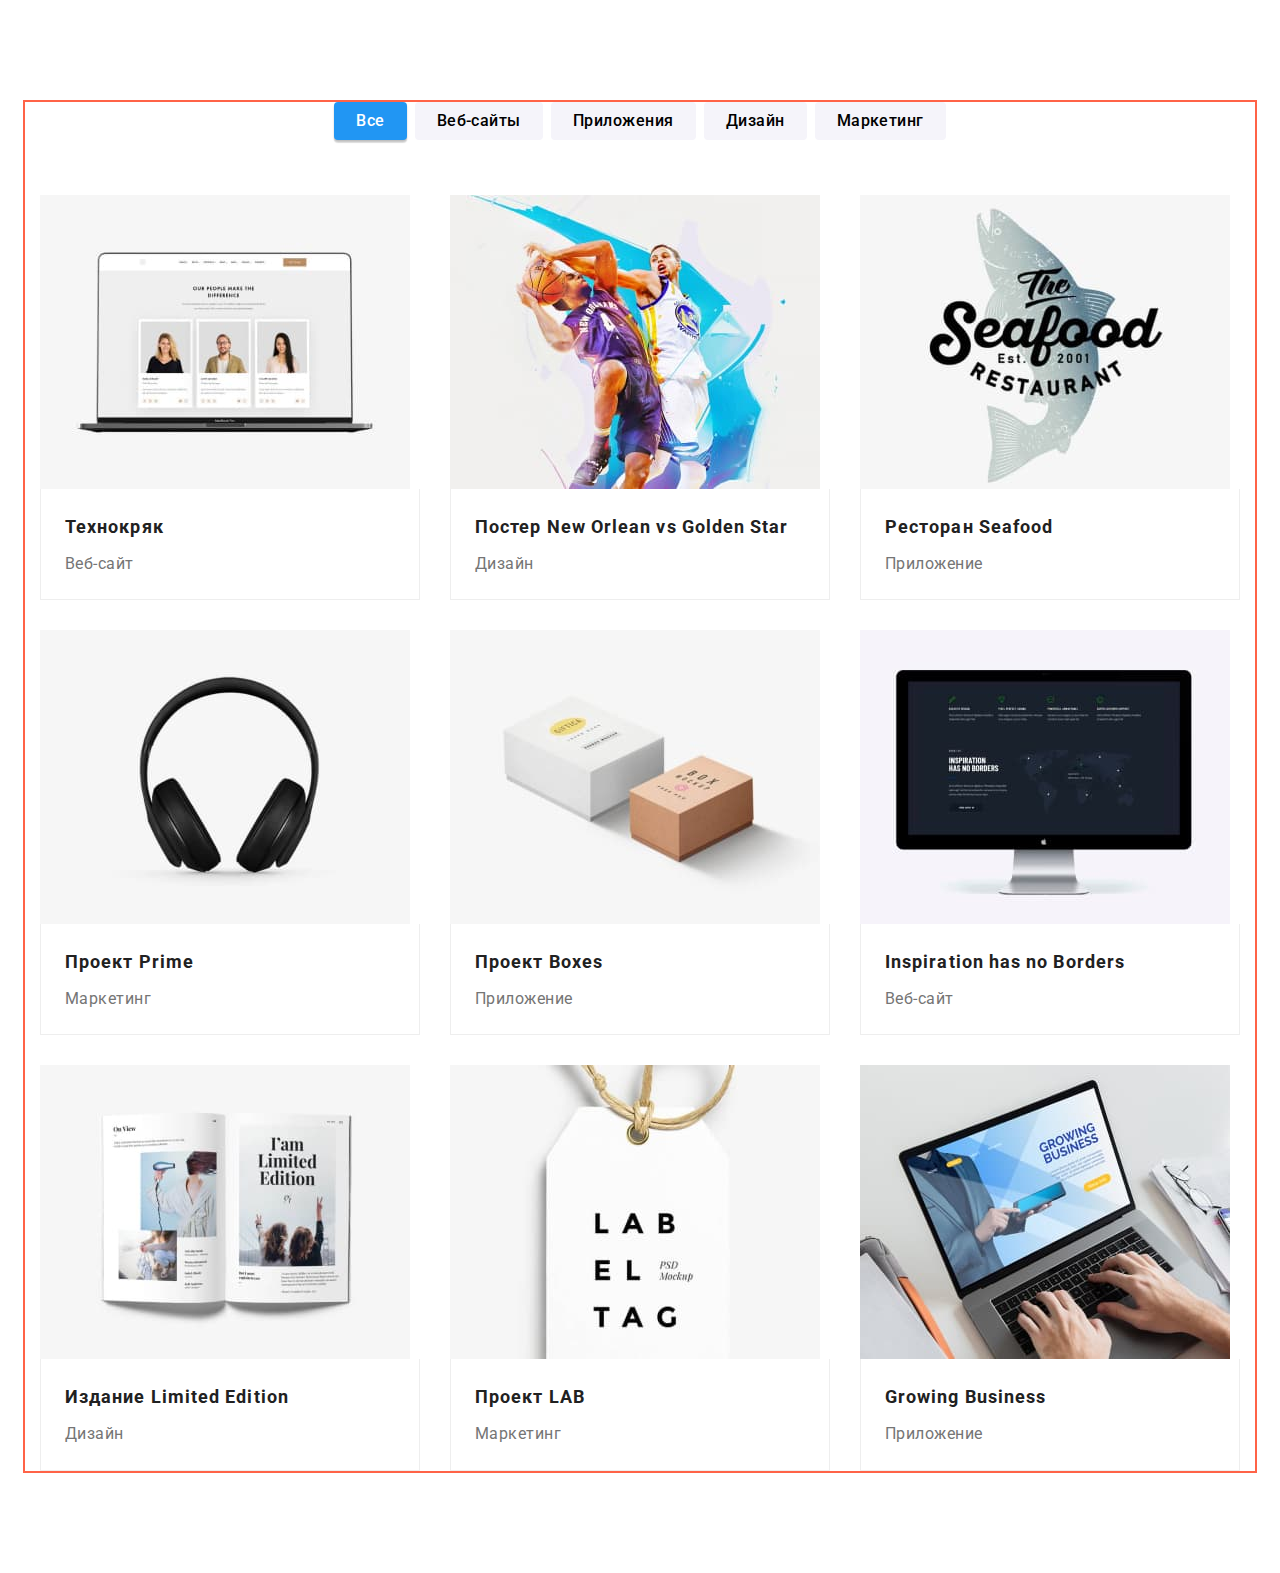
==== commit 75f23306: "retinise img" ====
--- a/portfolio.html
+++ b/portfolio.html
@@ -55,7 +55,24 @@
                     <ul class="portfolio-list list">
                         <li class="portfolio-item">
                             <div class="portfolio-thumb">
-                                <img class="img" src="./images/portfolio-img-1.jpg" alt="Пример портфолио 1" width=100%>
+                                <picture>
+                                    <source srcset="
+                                        ./images/portfolio/portfolio-img-1.jpg 1x,
+                                        ./images/portfolio/portfolio-img-1-2x.jpg 2x
+                                        " 
+                                        media="(min-width: 1200px)"/>
+                                    <source srcset="
+                                        ./images/portfolio/portfolio-img-1-tab.jpg 1x,
+                                        ./images/portfolio/portfolio-img-1-tab-2x.jpg 2x
+                                        " 
+                                        media="(min-width: 768px)"/>
+                                    <source srcset="
+                                        ./images/portfolio/portfolio-img-1-mob.jpg 1x,
+                                        ./images/portfolio/portfolio-img-1-mob-2x.jpg 2x
+                                        " 
+                                        media="(min-width: 320px)"/>
+                                    <img src="./images/portfolio/portfolio-img-1.jpg" alt="Пример портфолио 1"/>
+                                </picture>
                                 <p class="portfolio-thumb-text">Ресурс предлагает комплексные предложения с разным уровнем функционала и сервисов.
                                     Все это позволит посетителю получить исчерпывающие сведения о компании или частном лице.</p>
                             </div>
@@ -66,7 +83,24 @@
                         </li> 
                         <li class="portfolio-item">
                             <div class="portfolio-thumb">
-                                <img class="img" src="./images/portfolio-img-2.jpg" alt="Пример портфолио 2" width=100%>
+                                <picture>
+                                    <source srcset="
+                                        ./images/portfolio/portfolio-img-2.jpg 1x,
+                                        ./images/portfolio/portfolio-img-2-2x.jpg 2x
+                                        " 
+                                        media="(min-width: 1200px)"/>
+                                    <source srcset="
+                                        ./images/portfolio/portfolio-img-2-tab.jpg 1x,
+                                        ./images/portfolio/portfolio-img-2-tab-2x.jpg 2x
+                                        " 
+                                        media="(min-width: 768px)"/>
+                                    <source srcset="
+                                        ./images/portfolio/portfolio-img-2-mob.jpg 1x,
+                                        ./images/portfolio/portfolio-img-2-mob-2x.jpg 2x
+                                        " 
+                                        media="(min-width: 320px)"/>
+                                    <img src="./images/portfolio/portfolio-img-2.jpg" alt="Пример портфолио 2"/>
+                                </picture>
                                 <p class="portfolio-thumb-text">Ресурс предлагает комплексные предложения с разным уровнем функционала и сервисов.
                                     Все это позволит посетителю получить исчерпывающие сведения о компании или частном лице.</p>
                             </div>
@@ -76,7 +110,24 @@
                         </li>
                         <li class="portfolio-item">
                             <div class="portfolio-thumb">
-                                <img class="img" src="./images/portfolio-img-3.jpg" alt="Пример портфолио 3" width=100%>
+                                <picture>
+                                    <source srcset="
+                                        ./images/portfolio/portfolio-img-3.jpg 1x,
+                                        ./images/portfolio/portfolio-img-3-2x.jpg 2x
+                                        " 
+                                        media="(min-width: 1200px)"/>
+                                    <source srcset="
+                                        ./images/portfolio/portfolio-img-3-tab.jpg 1x,
+                                        ./images/portfolio/portfolio-img-3-tab-2x.jpg 2x
+                                        " 
+                                        media="(min-width: 768px)"/>
+                                    <source srcset="
+                                        ./images/portfolio/portfolio-img-3-mob.jpg 1x,
+                                        ./images/portfolio/portfolio-img-3-mob-2x.jpg 2x
+                                        " 
+                                        media="(min-width: 320px)"/>
+                                    <img src="./images/portfolio/portfolio-img-3.jpg" alt="Пример портфолио 3"/>
+                                </picture>
                                 <p class="portfolio-thumb-text">Ресурс предлагает комплексные предложения с разным уровнем функционала и сервисов.
                                     Все это позволит посетителю получить исчерпывающие сведения о компании или частном лице.</p>
                             </div>
@@ -87,7 +138,24 @@
                         </li>            
                         <li class="portfolio-item">
                             <div class="portfolio-thumb">
-                                <img class="img" src="./images/portfolio-img-4.jpg" alt="Пример портфолио 4" width=100%>
+                                <picture>
+                                    <source srcset="
+                                        ./images/portfolio/portfolio-img-4.jpg 1x,
+                                        ./images/portfolio/portfolio-img-4-2x.jpg 2x
+                                        " 
+                                        media="(min-width: 1200px)"/>
+                                    <source srcset="
+                                        ./images/portfolio/portfolio-img-4-tab.jpg 1x,
+                                        ./images/portfolio/portfolio-img-4-tab-2x.jpg 2x
+                                        " 
+                                        media="(min-width: 768px)"/>
+                                    <source srcset="
+                                        ./images/portfolio/portfolio-img-4-mob.jpg 1x,
+                                        ./images/portfolio/portfolio-img-4-mob-2x.jpg 2x
+                                        " 
+                                        media="(min-width: 320px)"/>
+                                    <img src="./images/portfolio/portfolio-img-4.jpg" alt="Пример портфолио 4"/>
+                                </picture>
                                 <p class="portfolio-thumb-text">Ресурс предлагает комплексные предложения с разным уровнем функционала и сервисов.
                                     Все это позволит посетителю получить исчерпывающие сведения о компании или частном лице.</p>
                             </div>
@@ -98,7 +166,24 @@
                         </li>
                         <li class="portfolio-item">
                             <div class="portfolio-thumb">
-                                <img class="img" src="./images/portfolio-img-5.jpg" alt="Пример портфолио 5" width=100%>
+                                <picture>
+                                    <source srcset="
+                                        ./images/portfolio/portfolio-img-5.jpg 1x,
+                                        ./images/portfolio/portfolio-img-5-2x.jpg 2x
+                                        " 
+                                        media="(min-width: 1200px)"/>
+                                    <source srcset="
+                                        ./images/portfolio/portfolio-img-5-tab.jpg 1x,
+                                        ./images/portfolio/portfolio-img-5-tab-2x.jpg 2x
+                                        " 
+                                        media="(min-width: 768px)"/>
+                                    <source srcset="
+                                        ./images/portfolio/portfolio-img-5-mob.jpg 1x,
+                                        ./images/portfolio/portfolio-img-5-mob-2x.jpg 2x
+                                        " 
+                                        media="(min-width: 320px)"/>
+                                    <img src="./images/portfolio/portfolio-img-5.jpg" alt="Пример портфолио 5"/>
+                                </picture>
                                 <p class="portfolio-thumb-text">Ресурс предлагает комплексные предложения с разным уровнем функционала и сервисов.
                                     Все это позволит посетителю получить исчерпывающие сведения о компании или частном лице.</p>
                             </div>
@@ -109,7 +194,24 @@
                         </li>
                         <li class="portfolio-item">
                             <div class="portfolio-thumb">
-                                <img class="img" src="./images/portfolio-img-6.jpg" alt="Пример портфолио 6" width=100%>
+                                <picture>
+                                    <source srcset="
+                                        ./images/portfolio/portfolio-img-6.jpg 1x,
+                                        ./images/portfolio/portfolio-img-6-2x.jpg 2x
+                                        " 
+                                        media="(min-width: 1200px)"/>
+                                    <source srcset="
+                                        ./images/portfolio/portfolio-img-6-tab.jpg 1x,
+                                        ./images/portfolio/portfolio-img-6-tab-2x.jpg 2x
+                                        " 
+                                        media="(min-width: 768px)"/>
+                                    <source srcset="
+                                        ./images/portfolio/portfolio-img-6-mob.jpg 1x,
+                                        ./images/portfolio/portfolio-img-6-mob-2x.jpg 2x
+                                        " 
+                                        media="(min-width: 320px)"/>
+                                    <img src="./images/portfolio/portfolio-img-6.jpg" alt="Пример портфолио 6"/>
+                                </picture>
                                 <p class="portfolio-thumb-text">Ресурс предлагает комплексные предложения с разным уровнем функционала и сервисов.
                                     Все это позволит посетителю получить исчерпывающие сведения о компании или частном лице.</p>
                             </div>
@@ -120,7 +222,24 @@
                         </li>
                         <li class="portfolio-item">
                             <div class="portfolio-thumb">
-                                <img class="img" src="./images/portfolio-img-7.jpg" alt="Пример портфолио 7" width=100%>
+                                <picture>
+                                    <source srcset="
+                                        ./images/portfolio/portfolio-img-7.jpg 1x,
+                                        ./images/portfolio/portfolio-img-7-2x.jpg 2x
+                                        " 
+                                        media="(min-width: 1200px)"/>
+                                    <source srcset="
+                                        ./images/portfolio/portfolio-img-7-tab.jpg 1x,
+                                        ./images/portfolio/portfolio-img-7-tab-2x.jpg 2x
+                                        " 
+                                        media="(min-width: 768px)"/>
+                                    <source srcset="
+                                        ./images/portfolio/portfolio-img-7-mob.jpg 1x,
+                                        ./images/portfolio/portfolio-img-7-mob-2x.jpg 2x
+                                        " 
+                                        media="(min-width: 320px)"/>
+                                    <img src="./images/portfolio/portfolio-img-7.jpg" alt="Пример портфолио 7"/>
+                                </picture>
                                 <p class="portfolio-thumb-text">Ресурс предлагает комплексные предложения с разным уровнем функционала и сервисов.
                                     Все это позволит посетителю получить исчерпывающие сведения о компании или частном лице.</p>
                             </div>
@@ -131,7 +250,24 @@
                         </li>
                         <li class="portfolio-item">
                             <div class="portfolio-thumb">
-                                <img class="img" src="./images/portfolio-img-8.jpg" alt="Пример портфолио 8" width=100%>
+                                <picture>
+                                    <source srcset="
+                                        ./images/portfolio/portfolio-img-8.jpg 1x,
+                                        ./images/portfolio/portfolio-img-8-2x.jpg 2x
+                                        " 
+                                        media="(min-width: 1200px)"/>
+                                    <source srcset="
+                                        ./images/portfolio/portfolio-img-8-tab.jpg 1x,
+                                        ./images/portfolio/portfolio-img-8-tab-2x.jpg 2x
+                                        " 
+                                        media="(min-width: 768px)"/>
+                                    <source srcset="
+                                        ./images/portfolio/portfolio-img-8-mob.jpg 1x,
+                                        ./images/portfolio/portfolio-img-8-mob-2x.jpg 2x
+                                        " 
+                                        media="(min-width: 320px)"/>
+                                    <img src="./images/portfolio/portfolio-img-8.jpg" alt="Пример портфолио 8"/>
+                                </picture>
                                 <p class="portfolio-thumb-text">Ресурс предлагает комплексные предложения с разным уровнем функционала и сервисов.
                                     Все это позволит посетителю получить исчерпывающие сведения о компании или частном лице.</p>
                             </div>
@@ -142,7 +278,24 @@
                         </li>
                         <li class="portfolio-item">
                             <div class="portfolio-thumb">
-                                <img class="img" src="./images/portfolio-img-9.jpg" alt="Пример портфолио 9" width=100%>
+                                <picture>
+                                    <source srcset="
+                                        ./images/portfolio/portfolio-img-9.jpg 1x,
+                                        ./images/portfolio/portfolio-img-9-2x.jpg 2x
+                                        " 
+                                        media="(min-width: 1200px)"/>
+                                    <source srcset="
+                                        ./images/portfolio/portfolio-img-9-tab.jpg 1x,
+                                        ./images/portfolio/portfolio-img-9-tab-2x.jpg 2x
+                                        " 
+                                        media="(min-width: 768px)"/>
+                                    <source srcset="
+                                        ./images/portfolio/portfolio-img-9-mob.jpg 1x,
+                                        ./images/portfolio/portfolio-img-9-mob-2x.jpg 2x
+                                        " 
+                                        media="(min-width: 320px)"/>
+                                    <img src="./images/portfolio/portfolio-img-9.jpg" alt="Пример портфолио 9"/>
+                                </picture>
                                 <p class="portfolio-thumb-text">Ресурс предлагает комплексные предложения с разным уровнем функционала и сервисов.
                                     Все это позволит посетителю получить исчерпывающие сведения о компании или частном лице.</p>
                             </div>
--- a/css/main.min.css
+++ b/css/main.min.css
@@ -1 +1 @@
-:root{--primary-text-color: #212121;--secondary-text-color: #757575;--primary-bg-color: #e5e5e5;--secondary-bg-color: #f5f4fa;--white-bg-color: #ffffff;--accent-color: #2196f3;--hero-bg-color: #2f303a;--primary-font-weight: 500;--primary-font-size: 14px;--transition-timing: cubic-bezier(0.4, 0, 0.2, 1)}h1,h2,h3{margin:0;padding:0}img{display:block;max-width:100%;height:auto}.visually-hidden{position:absolute;white-space:nowrap;width:1px;height:1px;overflow:hidden;border:0;padding:0;clip:rect(0 0 0 0);clip-path:inset(50%);margin:-1px}.body{color:var(--primary-text-color);font-family:"Roboto","sans-serif";background-color:var(--white-bg-color)}.list{list-style:none;padding:0;margin:0}.link{text-decoration:none;color:var(--secondary-text-color)}.section{padding:60px 0}@media screen and (min-width: 1200px){.section{padding:94px 0}}.container{width:100%;padding-right:15px;padding-left:15px;margin-top:0;margin-bottom:0;margin-right:auto;margin-left:auto;outline:tomato solid 2px}@media screen and (min-width: 480px){.container{width:480px}}@media screen and (min-width: 768px){.container{width:768px}}@media screen and (min-width: 1200px){.container{width:1200px}}.backdrop{position:fixed;top:0;left:0;width:100%;height:100%;background-color:rgba(0,0,0,.2);transition:opacity 250ms var(--transition-timing),visibility 250ms var(--transition-timing)}.backdrop.is-hidden .modal{transform:scale(0.4) translate(-100%, -100%)}.modal{position:absolute;top:50%;left:50%;transform:translate(-50%, -50%) scale(1);width:95vw;min-height:581px;background-color:var(--white-bg-color);box-shadow:0px 1px 3px rgba(0,0,0,.12),0px 1px 1px rgba(0,0,0,.14),0px 2px 1px rgba(0,0,0,.2);border-radius:4px;transition:transform 250ms var(--transition-timing);padding:40px}@media screen and (min-width: 480px){.modal{width:450px}}@media screen and (min-width: 1200px){.modal{width:528px}}.modal-close{position:absolute;top:8px;right:8px;width:30px;height:30px;display:flex;justify-content:center;align-items:center;background-color:#fff;border:1px solid rgba(0,0,0,.1);border-radius:50%;cursor:pointer;transition:fill 250ms var(--transition-timing)}.modal-close:hover{fill:var(--accent-color)}.is-hidden{opacity:0;pointer-events:none;visibility:hidden}.modal-title{font-weight:700;font-size:20px;line-height:1.15;text-align:center;letter-spacing:.03em;margin:0;margin-bottom:12px}.modal-input{width:100%;height:40px;border:1px solid rgba(33,33,33,.2);border-radius:4px;background-color:rgba(0,0,0,0);padding-left:42px;outline:none}.input-wrap{position:relative}.input-icon{position:absolute;top:50%;left:12px;transform:translateY(-50%)}.modal-input:focus+.input-icon{fill:var(--accent-color)}.modal-input{transition:border 250ms var(--transition-timing),fill 250ms var(--transition-timing)}.modal-input:focus{border:1px solid var(--accent-color)}.modal-label{display:block;font-weight:400;font-size:12px;line-height:1.16;letter-spacing:.01em;color:var(--secondary-text-color);margin-bottom:4px}.form-field{margin-top:10px}.modal-textarea{width:100%;height:120px;border:1px solid rgba(33,33,33,.2);border-radius:4px;background-color:rgba(0,0,0,0);padding:14px 16px;resize:none;outline:none}.modal-textarea::placeholder{font-weight:400;font-size:12px;line-height:1.16;letter-spacing:.01em;color:rgba(117,117,117,.5)}.modal-textarea:focus{border:1px solid var(--accent-color)}.modal-checkbox-text{font-weight:400;font-size:12px;line-height:1.16;letter-spacing:.03em;color:var(--secondary-text-color);margin-top:20px;display:flex;flex-wrap:wrap;align-items:center}.modal-checkbox-text::before{content:"";width:16px;height:15px;border:2px solid #303030;border-radius:2px;margin-right:8.4px;transition:background-color 250ms var(--transition-timing),border 250ms var(--transition-timing),background-image 250ms var(--transition-timing)}@media screen and (min-width: 1200px){.modal-checkbox-text{font-size:14px;line-height:1.7;margin-left:12px}}.modal-link{color:var(--accent-color)}.modal-checkbox:checked+.modal-checkbox-text::before{background-color:var(--accent-color);border:none;background-image:url(../images/check.svg);background-repeat:no-repeat;background-size:11px 8px;background-position:center}.modal-submit{width:200px;height:50px;font-weight:700;font-size:16px;line-height:30px;display:block;align-items:center;text-align:center;letter-spacing:.06em;color:var(--white-bg-color);background-color:#2196f3;box-shadow:0px 4px 4px rgba(0,0,0,.15);border-radius:4px;border:0;margin:auto;margin-top:30px;cursor:pointer}.header{border-bottom:1px solid #ececec}.header .container{display:flex;align-items:center}.navigation .link{color:var(--primary-text-color);display:block;padding-top:32px;padding-bottom:32px}.navigation__list{display:flex;margin-left:93px}.navigation__item{font-weight:var(--primary-font-weight);font-size:var(--primary-font-size);color:var(--primary-text-color);line-height:1.15;letter-spacing:.02em;position:relative}.navigation__item:not(:last-child){margin-right:50px}.connect__list{display:flex;margin-left:auto;font-weight:var(--primary-font-weight);font-size:var(--primary-font-size);line-height:1.15;color:var(--secondary-text-color);letter-spacing:.02em}.connect__item+.connect__item{margin-left:50px}.connect__item .link.phone,.connect__item .link.mail{display:flex;align-items:center}.connect__item .link{display:block;padding-top:32px;padding-bottom:32px}.connect__icon{fill:currentColor;margin-right:10px}.link.link--current{color:var(--accent-color);padding-bottom:0}.link.link--current::after{content:"";display:block;width:100%;height:4px;border-radius:2px;background-color:var(--accent-color);margin-top:28px}.link:hover,.link:focus{color:var(--accent-color)}.header__logo,.footer__logo{text-decoration:none;font-family:Raleway;font-weight:700;font-size:24px;color:var(--primary-text-color);line-height:1.4;letter-spacing:.03em}.navigation__item .link,.connect__item .link{transition:color 250ms var(--transition-timing)}.logo__color{color:var(--accent-color)}.connect__item{color:var(--secondary-text-color)}.hero{text-align:center}.hero .container{padding:118px 60px}@media screen and (min-width: 320px)and (max-width: 350px){.hero .container{padding:118px 50px}}@media screen and (min-width: 768px){.hero .container{padding:118px 204px}}@media screen and (min-width: 1200px){.hero .container{padding:200px 250px}}.overlay{background-color:var(--hero-bg-color);background-image:linear-gradient(rgba(47, 48, 58, 0.4), rgba(47, 48, 58, 0.4)),url(../images/background-img.jpg);margin-left:auto;margin-right:auto;max-width:100%;height:auto;background-position:center;background-repeat:no-repeat;background-size:cover}@media screen and (min-width: 1200px){.overlay{max-width:1600px;height:600px}}.hero__title{margin-top:0px;margin-bottom:0;font-weight:900;font-size:26px;line-height:1.6;color:var(--white-bg-color);text-transform:uppercase;letter-spacing:.06em;margin-bottom:30px}@media screen and (min-width: 1200px){.hero__title{font-size:44px;line-height:1.36}}.hero__btn{color:var(--white-bg-color);background-color:var(--accent-color);font-family:inherit;font-size:16px;font-weight:700;line-height:1.9;letter-spacing:.06em;cursor:pointer;min-width:200px;height:50px;padding:10px 32px;border-radius:4px;border:0px}.about-list{margin-bottom:-30px}@media screen and (min-width: 768px){.about-list{display:flex;flex-wrap:wrap;margin-left:-30px;margin-bottom:-30px}}@media screen and (min-width: 1200px){.about-list{margin-bottom:0}}.about-list__item{width:100%;margin-bottom:30px}@media screen and (min-width: 768px){.about-list__item{max-width:calc(50% - 30px);margin-left:30px}}@media screen and (min-width: 1200px){.about-list__item{max-width:calc(25% - 30px);margin-left:30px;margin-bottom:0}}.about-list__item::before{content:"";display:block;height:120px;background-color:var(--secondary-bg-color);border-radius:4px;margin-bottom:30px}.about-list__icon--antenna::before{background-image:url(../images/antenna.svg);background-repeat:no-repeat;background-position:center}.about-list__icon--clock::before{background-image:url(../images/clock.svg);background-repeat:no-repeat;background-position:center}.about-list__icon--diagram::before{background-image:url(../images/diagram.svg);background-repeat:no-repeat;background-position:center}.about-list__icon--astronaut::before{background-image:url(../images/astronaut.svg);background-repeat:no-repeat;background-position:center}.about-list__title{font-size:var(--primary-font-size);font-weight:700;line-height:1.15;letter-spacing:.03em;text-transform:uppercase;margin-top:0;margin-bottom:10px}.about-list__text{color:var(--secondary-text-color);font-size:var(--primary-font-size);line-height:1.7;letter-spacing:.03em;margin:0}.section.no-top-padding{padding-top:0}@media screen and (max-width: 1199px){.section.no-top-padding{display:none}}.work-list{display:flex}.work-title{font-size:36px;text-align:center;font-weight:700;line-height:1.15;letter-spacing:.03em;margin-top:0;margin-bottom:50px}.work-item{position:relative}.work-item .img{display:block}.work-item+.work-item{margin-left:30px}.work-subtitle{display:flex;position:absolute;bottom:0;left:0;height:70px;width:100%;align-items:center;justify-content:center;font-weight:700;font-size:14px;line-height:1.14;text-align:center;letter-spacing:.03em;text-transform:uppercase;color:var(--white-bg-color);background-color:rgba(47,48,58,.8)}.team{background-color:var(--secondary-bg-color)}@media screen and (min-width: 768px){.team-list{display:flex;flex-wrap:wrap;margin-left:-30px;margin-bottom:-30px}}@media screen and (min-width: 1200px){.team-list{flex-wrap:nowrap;margin-bottom:0}}.team-item{box-shadow:0px 1px 3px rgba(0,0,0,.12),0px 1px 1px rgba(0,0,0,.14),0px 2px 1px rgba(0,0,0,.2);border-radius:0px 0px 4px 4px;background-color:var(--white-bg-color);padding-bottom:30px;margin-top:30px}@media screen and (min-width: 768px){.team-item{width:calc(50% - 30px);margin-left:30px}}@media screen and (min-width: 1200px){.team-item{width:calc(50% - 30px);margin-left:30px}}.team-title{font-size:28px;text-align:center;font-weight:700;line-height:1.2;letter-spacing:.03em;margin-top:0}@media screen and (min-width: 1200px){.team-title{font-size:36px;line-height:1.16;margin-bottom:50px}}.team-subtitle{font-weight:var(--primary-font-weight);font-size:16px;text-align:center;line-height:1.2;letter-spacing:.03em;margin-top:30px;margin-bottom:10px}.team-text{font-size:16px;text-align:center;line-height:1.2;color:var(--secondary-text-color);letter-spacing:.03em;margin:0}.team-soc-list{display:flex;justify-content:center;margin-top:16px}.team-soc-link{width:44px;height:44px;background-color:var(--white-bg-color);border-radius:50%;display:flex;justify-content:center;align-items:center;fill:#afb1b8;transition:background-color 250ms var(--transition-timing),fill 250ms var(--transition-timing)}.team-soc-link:hover,.team-soc-link:focus{background-color:var(--accent-color);fill:var(--white-bg-color)}.team-soc-item+.team-soc-item{margin-left:10px}.clients-title{font-weight:700;font-size:28px;line-height:1.18;text-align:center;letter-spacing:.03em}.clients-list{display:flex;flex-wrap:wrap;margin-left:-30px}@media screen and (min-width: 1200px){.clients-list{flex-wrap:nowrap}}.clients-item{margin-left:30px;margin-top:30px;width:calc(50% - 30px)}@media screen and (min-width: 768px){.clients-item{width:calc(33.3333333333% - 30px)}}.clients-link{height:92px;display:flex;border:1px solid #afb1b8;box-sizing:border-box;border-radius:4px;justify-content:center;align-items:center;fill:#afb1b8;transition:fill 250ms var(--transition-timing),border 250ms var(--transition-timing)}.clients-link:hover,.clients-link:focus{border:1px solid #2196f3;fill:var(--accent-color)}.footer{background-color:var(--hero-bg-color);padding:60px 0}.footer .container{display:flex}.footer__logo{color:var(--white-bg-color);display:inline-block;margin-bottom:20px}.footer-address{color:var(--white-bg-color);font-style:normal;font-size:var(--primary-font-size);line-height:1.7;letter-spacing:.03em;margin-top:0;margin-bottom:9px}.footer-item .link{font-size:var(--primary-font-size);color:rgba(255,255,255,.6);line-height:1.7;font-style:normal;letter-spacing:.03em}.footer-item:first-child{margin-bottom:9px}.join{margin-left:70px;margin-top:12px}.join-title{font-weight:700;font-size:14px;line-height:1.14;letter-spacing:.03em;text-transform:uppercase;color:var(--white-bg-color);margin-bottom:20px}.join-list{display:flex;justify-content:center}.join-link{width:44px;height:44px;background-color:rgba(255,255,255,.1);border-radius:50%;display:flex;justify-content:center;align-items:center;fill:var(--white-bg-color);transition:background-color 250ms var(--transition-timing)}.join-link:hover,.join-link:focus{background-color:var(--accent-color)}.join-item+.join-item{margin-left:10px}.send-thumb{display:flex}.join{margin-left:auto}.join-email{width:358px;height:50px;border:1px solid rgba(255,255,255,.3);filter:drop-shadow(0px 4px 4px rgba(0, 0, 0, 0.15));border-radius:4px;background-color:rgba(0,0,0,0);padding-left:16px;color:var(--white-bg-color);outline:none}.join-email::placeholder{font-weight:400;font-size:16px;line-height:1.25;letter-spacing:.03em;color:rgba(255,255,255,.6)}.join-email-btn{width:200px;height:50px;background-color:var(--accent-color);box-shadow:0px 4px 4px rgba(0,0,0,.15);border:0;border-radius:4px;cursor:pointer;font-weight:700;font-size:16px;line-height:1.9;text-align:center;letter-spacing:.06em;color:var(--white-bg-color);display:flex;align-items:center;justify-content:center;margin-left:12px}.send-icon{margin-left:10px}.list.btn{display:flex;justify-content:left;margin-bottom:40px;flex-wrap:wrap}@media screen and (min-width: 768px){.list.btn{justify-content:center;flex-wrap:nowrap}}@media screen and (min-width: 1200px){.list.btn{justify-content:center;flex-wrap:nowrap}}.filter-btn{background-color:var(--secondary-bg-color);font-family:inherit;font-weight:var(--primary-font-weight);font-size:16px;line-height:1.6;letter-spacing:.03em;border:0px;border-radius:4px;cursor:pointer;padding:6px 22px;margin-bottom:15px;transition:box-shadow 250ms var(--transition-timing),background-color 250ms var(--transition-timing),color 250ms var(--transition-timing)}.filter-btn:hover,.filter-btn:focus{background-color:var(--accent-color);color:var(--white-bg-color);box-shadow:0px 3px 1px rgba(0,0,0,.1),0px 1px 2px rgba(0,0,0,.08),0px 2px 2px rgba(0,0,0,.12);outline:none}.btn-item:not(:last-child){margin-right:8px}.active-btn{background-color:var(--accent-color);color:var(--white-bg-color);box-shadow:0px 3px 1px rgba(0,0,0,.1),0px 1px 2px rgba(0,0,0,.08),0px 2px 2px rgba(0,0,0,.12)}.portfolio-item{max-width:100%;margin-bottom:30px;transition:box-shadow 250ms var(--transition-timing);cursor:pointer}.portfolio-item .img{display:block;max-width:100%}.portfolio-item:hover{box-shadow:0px 1px 1px rgba(0,0,0,.12),0px 4px 4px rgba(0,0,0,.06),1px 4px 6px rgba(0,0,0,.16)}@media screen and (min-width: 768px){.portfolio-item{margin-right:30px;width:calc(50% - 30px)}}@media screen and (min-width: 1200px){.portfolio-item{margin-right:30px;width:calc(33.3333333333% - 30px)}}.portfolio-item:hover .portfolio-thumb-text{transform:translate(0)}@media screen and (min-width: 768px){.portfolio-list{display:flex;flex-wrap:wrap;margin-right:-30px}}@media screen and (min-width: 1200px){.portfolio-list{display:flex;flex-wrap:wrap;margin-right:-30px}}.portfolio-subtitle{font-weight:700;font-size:18px;line-height:2;letter-spacing:.06em;margin-top:0;margin-bottom:4px}.portfolio-text{font-size:16px;color:var(--secondary-text-color);line-height:1.9;letter-spacing:.03em;margin:0}.card{padding-top:20px;padding-bottom:20px;padding-right:24px;padding-left:24px;border:1px solid #eee;border-top:0;max-width:100%}.portfolio-thumb{position:relative;overflow:hidden}.portfolio-thumb-text{position:absolute;display:flex;align-items:center;top:0;left:0;transform:translateY(100%);width:100%;height:100%;margin:0;font-weight:400;font-size:18px;line-height:1.6;letter-spacing:.03em;color:var(--white-bg-color);background-color:rgba(33,150,243,.9);padding:0 24px;transition:transform 250ms var(--transition-timing)}@media screen and (min-width: 320px)and (max-width: 479px){.portfolio-thumb-text{font-size:16px}}/*# sourceMappingURL=main.min.css.map */+:root{--primary-text-color: #212121;--secondary-text-color: #757575;--primary-bg-color: #e5e5e5;--secondary-bg-color: #f5f4fa;--white-bg-color: #ffffff;--accent-color: #2196f3;--hero-bg-color: #2f303a;--primary-font-weight: 500;--primary-font-size: 14px;--transition-timing: cubic-bezier(0.4, 0, 0.2, 1)}h1,h2,h3{margin:0;padding:0}img{display:block;max-width:100%;height:auto}.visually-hidden{position:absolute;white-space:nowrap;width:1px;height:1px;overflow:hidden;border:0;padding:0;clip:rect(0 0 0 0);clip-path:inset(50%);margin:-1px}.body{color:var(--primary-text-color);font-family:"Roboto","sans-serif";background-color:var(--white-bg-color)}.list{list-style:none;padding:0;margin:0}.link{text-decoration:none;color:var(--secondary-text-color)}.section{padding:60px 0}@media screen and (min-width: 1200px){.section{padding:94px 0}}.container{width:100%;padding-right:15px;padding-left:15px;margin-top:0;margin-bottom:0;margin-right:auto;margin-left:auto;outline:tomato solid 2px}@media screen and (min-width: 480px){.container{width:480px}}@media screen and (min-width: 768px){.container{width:768px}}@media screen and (min-width: 1200px){.container{width:1200px}}.backdrop{position:fixed;top:0;left:0;width:100%;height:100%;background-color:rgba(0,0,0,.2);transition:opacity 250ms var(--transition-timing),visibility 250ms var(--transition-timing)}.backdrop.is-hidden .modal{transform:scale(0.4) translate(-100%, -100%)}.modal{position:absolute;top:50%;left:50%;transform:translate(-50%, -50%) scale(1);width:95vw;min-height:581px;background-color:var(--white-bg-color);box-shadow:0px 1px 3px rgba(0,0,0,.12),0px 1px 1px rgba(0,0,0,.14),0px 2px 1px rgba(0,0,0,.2);border-radius:4px;transition:transform 250ms var(--transition-timing);padding:40px}@media screen and (min-width: 480px){.modal{width:450px}}@media screen and (min-width: 1200px){.modal{width:528px}}.modal-close{position:absolute;top:8px;right:8px;width:30px;height:30px;display:flex;justify-content:center;align-items:center;background-color:#fff;border:1px solid rgba(0,0,0,.1);border-radius:50%;cursor:pointer;transition:fill 250ms var(--transition-timing)}.modal-close:hover{fill:var(--accent-color)}.is-hidden{opacity:0;pointer-events:none;visibility:hidden}.modal-title{font-weight:700;font-size:20px;line-height:1.15;text-align:center;letter-spacing:.03em;margin:0;margin-bottom:12px}.modal-input{width:100%;height:40px;border:1px solid rgba(33,33,33,.2);border-radius:4px;background-color:rgba(0,0,0,0);padding-left:42px;outline:none}.input-wrap{position:relative}.input-icon{position:absolute;top:50%;left:12px;transform:translateY(-50%)}.modal-input:focus+.input-icon{fill:var(--accent-color)}.modal-input{transition:border 250ms var(--transition-timing),fill 250ms var(--transition-timing)}.modal-input:focus{border:1px solid var(--accent-color)}.modal-label{display:block;font-weight:400;font-size:12px;line-height:1.16;letter-spacing:.01em;color:var(--secondary-text-color);margin-bottom:4px}.form-field{margin-top:10px}.modal-textarea{width:100%;height:120px;border:1px solid rgba(33,33,33,.2);border-radius:4px;background-color:rgba(0,0,0,0);padding:14px 16px;resize:none;outline:none}.modal-textarea::placeholder{font-weight:400;font-size:12px;line-height:1.16;letter-spacing:.01em;color:rgba(117,117,117,.5)}.modal-textarea:focus{border:1px solid var(--accent-color)}.modal-checkbox-text{font-weight:400;font-size:12px;line-height:1.16;letter-spacing:.03em;color:var(--secondary-text-color);margin-top:20px;display:flex;flex-wrap:wrap;align-items:center}.modal-checkbox-text::before{content:"";width:16px;height:15px;border:2px solid #303030;border-radius:2px;margin-right:8.4px;transition:background-color 250ms var(--transition-timing),border 250ms var(--transition-timing),background-image 250ms var(--transition-timing)}@media screen and (min-width: 1200px){.modal-checkbox-text{font-size:14px;line-height:1.7;margin-left:12px}}.modal-link{color:var(--accent-color)}.modal-checkbox:checked+.modal-checkbox-text::before{background-color:var(--accent-color);border:none;background-image:url(../images/check.svg);background-repeat:no-repeat;background-size:11px 8px;background-position:center}.modal-submit{width:200px;height:50px;font-weight:700;font-size:16px;line-height:30px;display:block;align-items:center;text-align:center;letter-spacing:.06em;color:var(--white-bg-color);background-color:#2196f3;box-shadow:0px 4px 4px rgba(0,0,0,.15);border-radius:4px;border:0;margin:auto;margin-top:30px;cursor:pointer}.header{border-bottom:1px solid #ececec}.header .container{display:flex;align-items:center}.navigation .link{color:var(--primary-text-color);display:block;padding-top:32px;padding-bottom:32px}.navigation__list{display:flex;margin-left:93px}.navigation__item{font-weight:var(--primary-font-weight);font-size:var(--primary-font-size);color:var(--primary-text-color);line-height:1.15;letter-spacing:.02em;position:relative}.navigation__item:not(:last-child){margin-right:50px}.connect__list{display:flex;margin-left:auto;font-weight:var(--primary-font-weight);font-size:var(--primary-font-size);line-height:1.15;color:var(--secondary-text-color);letter-spacing:.02em}.connect__item+.connect__item{margin-left:50px}.connect__item .link.phone,.connect__item .link.mail{display:flex;align-items:center}.connect__item .link{display:block;padding-top:32px;padding-bottom:32px}.connect__icon{fill:currentColor;margin-right:10px}.link.link--current{color:var(--accent-color);padding-bottom:0}.link.link--current::after{content:"";display:block;width:100%;height:4px;border-radius:2px;background-color:var(--accent-color);margin-top:28px}.link:hover,.link:focus{color:var(--accent-color)}.header__logo,.footer__logo{text-decoration:none;font-family:Raleway;font-weight:700;font-size:24px;color:var(--primary-text-color);line-height:1.4;letter-spacing:.03em}.navigation__item .link,.connect__item .link{transition:color 250ms var(--transition-timing)}.logo__color{color:var(--accent-color)}.connect__item{color:var(--secondary-text-color)}.hero{text-align:center}.hero .container{padding:118px 60px}@media screen and (min-width: 320px)and (max-width: 350px){.hero .container{padding:118px 50px}}@media screen and (min-width: 768px){.hero .container{padding:118px 204px}}@media screen and (min-width: 1200px){.hero .container{padding:200px 250px}}.overlay{background-color:var(--hero-bg-color);background-image:linear-gradient(rgba(47, 48, 58, 0.4), rgba(47, 48, 58, 0.4)),url(../images/hero-bg-mob.jpg);margin-left:auto;margin-right:auto;max-width:100%;height:auto;background-position:center;background-repeat:no-repeat;background-size:cover}@media(min-device-pixel-ratio: 2),(min-resolution: 192dpi),(min-resolution: 2dppx){.overlay{background-image:linear-gradient(rgba(47, 48, 58, 0.4), rgba(47, 48, 58, 0.4)),url(../images/hero-bg-mob-2x.jpg)}}@media screen and (min-width: 768px){.overlay{background-image:linear-gradient(rgba(47, 48, 58, 0.4), rgba(47, 48, 58, 0.4)),url(../images/hero-bg-tab.jpg)}}@media screen and (min-width: 768px)and (min-device-pixel-ratio: 2),screen and (min-width: 768px)and (min-resolution: 192dpi),screen and (min-width: 768px)and (min-resolution: 2dppx){.overlay{background-image:linear-gradient(rgba(47, 48, 58, 0.4), rgba(47, 48, 58, 0.4)),url(../images/hero-bg-tab-2x.jpg)}}@media screen and (min-width: 1200px){.overlay{max-width:1600px;height:600px;background-image:linear-gradient(rgba(47, 48, 58, 0.4), rgba(47, 48, 58, 0.4)),url(../images/hero-bg-dt.jpg)}}@media screen and (min-width: 1200px)and (min-device-pixel-ratio: 2),screen and (min-width: 1200px)and (min-resolution: 192dpi),screen and (min-width: 1200px)and (min-resolution: 2dppx){.overlay{background-image:linear-gradient(rgba(47, 48, 58, 0.4), rgba(47, 48, 58, 0.4)),url(../images/hero-bg-dt-2x.jpg)}}.hero__title{margin-top:0px;margin-bottom:0;font-weight:900;font-size:26px;line-height:1.6;color:var(--white-bg-color);text-transform:uppercase;letter-spacing:.06em;margin-bottom:30px}@media screen and (min-width: 1200px){.hero__title{font-size:44px;line-height:1.36}}.hero__btn{color:var(--white-bg-color);background-color:var(--accent-color);font-family:inherit;font-size:16px;font-weight:700;line-height:1.9;letter-spacing:.06em;cursor:pointer;min-width:200px;height:50px;padding:10px 32px;border-radius:4px;border:0px}.about-list{margin-bottom:-30px}@media screen and (min-width: 768px){.about-list{display:flex;flex-wrap:wrap;margin-left:-30px;margin-bottom:-30px}}@media screen and (min-width: 1200px){.about-list{margin-bottom:0}}.about-list__item{width:100%;margin-bottom:30px}@media screen and (min-width: 768px){.about-list__item{max-width:calc(50% - 30px);margin-left:30px}}@media screen and (min-width: 1200px){.about-list__item{max-width:calc(25% - 30px);margin-left:30px;margin-bottom:0}}.about-list__item::before{content:"";display:block;height:120px;background-color:var(--secondary-bg-color);border-radius:4px;margin-bottom:30px}.about-list__icon--antenna::before{background-image:url(../images/antenna.svg);background-repeat:no-repeat;background-position:center}.about-list__icon--clock::before{background-image:url(../images/clock.svg);background-repeat:no-repeat;background-position:center}.about-list__icon--diagram::before{background-image:url(../images/diagram.svg);background-repeat:no-repeat;background-position:center}.about-list__icon--astronaut::before{background-image:url(../images/astronaut.svg);background-repeat:no-repeat;background-position:center}.about-list__title{font-size:var(--primary-font-size);font-weight:700;line-height:1.15;letter-spacing:.03em;text-transform:uppercase;margin-top:0;margin-bottom:10px}.about-list__text{color:var(--secondary-text-color);font-size:var(--primary-font-size);line-height:1.7;letter-spacing:.03em;margin:0}.section.no-top-padding{padding-top:0}@media screen and (max-width: 1199px){.section.no-top-padding{display:none}}.work-list{display:flex}.work-title{font-size:36px;text-align:center;font-weight:700;line-height:1.15;letter-spacing:.03em;margin-top:0;margin-bottom:50px}.work-item{position:relative}.work-item .img{display:block}.work-item+.work-item{margin-left:30px}.work-subtitle{display:flex;position:absolute;bottom:0;left:0;height:70px;width:100%;align-items:center;justify-content:center;font-weight:700;font-size:14px;line-height:1.14;text-align:center;letter-spacing:.03em;text-transform:uppercase;color:var(--white-bg-color);background-color:rgba(47,48,58,.8)}.team{background-color:var(--secondary-bg-color)}@media screen and (min-width: 768px){.team-list{display:flex;flex-wrap:wrap;margin-left:-30px;margin-bottom:-30px}}@media screen and (min-width: 1200px){.team-list{flex-wrap:nowrap;margin-bottom:0}}.team-item{box-shadow:0px 1px 3px rgba(0,0,0,.12),0px 1px 1px rgba(0,0,0,.14),0px 2px 1px rgba(0,0,0,.2);border-radius:0px 0px 4px 4px;background-color:var(--white-bg-color);padding-bottom:30px;margin-top:30px}@media screen and (min-width: 768px){.team-item{width:calc(50% - 30px);margin-left:30px}}@media screen and (min-width: 1200px){.team-item{width:calc(50% - 30px);margin-left:30px}}.team-title{font-size:28px;text-align:center;font-weight:700;line-height:1.2;letter-spacing:.03em;margin-top:0}@media screen and (min-width: 1200px){.team-title{font-size:36px;line-height:1.16;margin-bottom:50px}}.team-subtitle{font-weight:var(--primary-font-weight);font-size:16px;text-align:center;line-height:1.2;letter-spacing:.03em;margin-top:30px;margin-bottom:10px}.team-text{font-size:16px;text-align:center;line-height:1.2;color:var(--secondary-text-color);letter-spacing:.03em;margin:0}.team-soc-list{display:flex;justify-content:center;margin-top:16px}.team-soc-link{width:44px;height:44px;background-color:var(--white-bg-color);border-radius:50%;display:flex;justify-content:center;align-items:center;fill:#afb1b8;transition:background-color 250ms var(--transition-timing),fill 250ms var(--transition-timing)}.team-soc-link:hover,.team-soc-link:focus{background-color:var(--accent-color);fill:var(--white-bg-color)}.team-soc-item+.team-soc-item{margin-left:10px}.clients-title{font-weight:700;font-size:28px;line-height:1.18;text-align:center;letter-spacing:.03em}.clients-list{display:flex;flex-wrap:wrap;margin-left:-30px}@media screen and (min-width: 1200px){.clients-list{flex-wrap:nowrap}}.clients-item{margin-left:30px;margin-top:30px;width:calc(50% - 30px)}@media screen and (min-width: 768px){.clients-item{width:calc(33.3333333333% - 30px)}}.clients-link{height:92px;display:flex;border:1px solid #afb1b8;box-sizing:border-box;border-radius:4px;justify-content:center;align-items:center;fill:#afb1b8;transition:fill 250ms var(--transition-timing),border 250ms var(--transition-timing)}.clients-link:hover,.clients-link:focus{border:1px solid #2196f3;fill:var(--accent-color)}.footer{background-color:var(--hero-bg-color);padding:60px 0}.footer .container{display:flex}.footer__logo{color:var(--white-bg-color);display:inline-block;margin-bottom:20px}.footer-address{color:var(--white-bg-color);font-style:normal;font-size:var(--primary-font-size);line-height:1.7;letter-spacing:.03em;margin-top:0;margin-bottom:9px}.footer-item .link{font-size:var(--primary-font-size);color:rgba(255,255,255,.6);line-height:1.7;font-style:normal;letter-spacing:.03em}.footer-item:first-child{margin-bottom:9px}.join{margin-left:70px;margin-top:12px}.join-title{font-weight:700;font-size:14px;line-height:1.14;letter-spacing:.03em;text-transform:uppercase;color:var(--white-bg-color);margin-bottom:20px}.join-list{display:flex;justify-content:center}.join-link{width:44px;height:44px;background-color:rgba(255,255,255,.1);border-radius:50%;display:flex;justify-content:center;align-items:center;fill:var(--white-bg-color);transition:background-color 250ms var(--transition-timing)}.join-link:hover,.join-link:focus{background-color:var(--accent-color)}.join-item+.join-item{margin-left:10px}.send-thumb{display:flex}.join{margin-left:auto}.join-email{width:358px;height:50px;border:1px solid rgba(255,255,255,.3);filter:drop-shadow(0px 4px 4px rgba(0, 0, 0, 0.15));border-radius:4px;background-color:rgba(0,0,0,0);padding-left:16px;color:var(--white-bg-color);outline:none}.join-email::placeholder{font-weight:400;font-size:16px;line-height:1.25;letter-spacing:.03em;color:rgba(255,255,255,.6)}.join-email-btn{width:200px;height:50px;background-color:var(--accent-color);box-shadow:0px 4px 4px rgba(0,0,0,.15);border:0;border-radius:4px;cursor:pointer;font-weight:700;font-size:16px;line-height:1.9;text-align:center;letter-spacing:.06em;color:var(--white-bg-color);display:flex;align-items:center;justify-content:center;margin-left:12px}.send-icon{margin-left:10px}.list.btn{display:flex;justify-content:left;margin-bottom:40px;flex-wrap:wrap}@media screen and (min-width: 768px){.list.btn{justify-content:center;flex-wrap:nowrap}}@media screen and (min-width: 1200px){.list.btn{justify-content:center;flex-wrap:nowrap}}.filter-btn{background-color:var(--secondary-bg-color);font-family:inherit;font-weight:var(--primary-font-weight);font-size:16px;line-height:1.6;letter-spacing:.03em;border:0px;border-radius:4px;cursor:pointer;padding:6px 22px;margin-bottom:15px;transition:box-shadow 250ms var(--transition-timing),background-color 250ms var(--transition-timing),color 250ms var(--transition-timing)}.filter-btn:hover,.filter-btn:focus{background-color:var(--accent-color);color:var(--white-bg-color);box-shadow:0px 3px 1px rgba(0,0,0,.1),0px 1px 2px rgba(0,0,0,.08),0px 2px 2px rgba(0,0,0,.12);outline:none}.btn-item:not(:last-child){margin-right:8px}.active-btn{background-color:var(--accent-color);color:var(--white-bg-color);box-shadow:0px 3px 1px rgba(0,0,0,.1),0px 1px 2px rgba(0,0,0,.08),0px 2px 2px rgba(0,0,0,.12)}.portfolio-item{max-width:100%;margin-bottom:30px;transition:box-shadow 250ms var(--transition-timing);cursor:pointer}.portfolio-item .img{display:block;max-width:100%}.portfolio-item:hover{box-shadow:0px 1px 1px rgba(0,0,0,.12),0px 4px 4px rgba(0,0,0,.06),1px 4px 6px rgba(0,0,0,.16)}@media screen and (min-width: 768px){.portfolio-item{margin-right:30px;width:calc(50% - 30px)}}@media screen and (min-width: 1200px){.portfolio-item{width:calc(33.3333333333% - 30px)}.portfolio-item:nth-child(3n){margin-right:0}.portfolio-item:nth-last-child(-n+3){margin-bottom:0}}.portfolio-item:hover .portfolio-thumb-text{transform:translate(0)}@media screen and (min-width: 768px){.portfolio-list{display:flex;flex-wrap:wrap;margin-right:-30px}}@media screen and (min-width: 1200px){.portfolio-list{display:flex;flex-wrap:wrap}}.portfolio-subtitle{font-weight:700;font-size:18px;line-height:2;letter-spacing:.06em;margin-top:0;margin-bottom:4px}.portfolio-text{font-size:16px;color:var(--secondary-text-color);line-height:1.9;letter-spacing:.03em;margin:0}.card{padding-top:20px;padding-bottom:20px;padding-right:24px;padding-left:24px;border:1px solid #eee;border-top:0;max-width:100%}.portfolio-thumb{position:relative;overflow:hidden}.portfolio-thumb-text{position:absolute;display:flex;align-items:center;top:0;left:0;transform:translateY(100%);width:100%;height:100%;margin:0;font-weight:400;font-size:18px;line-height:1.6;letter-spacing:.03em;color:var(--white-bg-color);background-color:rgba(33,150,243,.9);padding:0 24px;transition:transform 250ms var(--transition-timing)}@media screen and (min-width: 320px)and (max-width: 370px){.portfolio-thumb-text{font-size:15px}}/*# sourceMappingURL=main.min.css.map */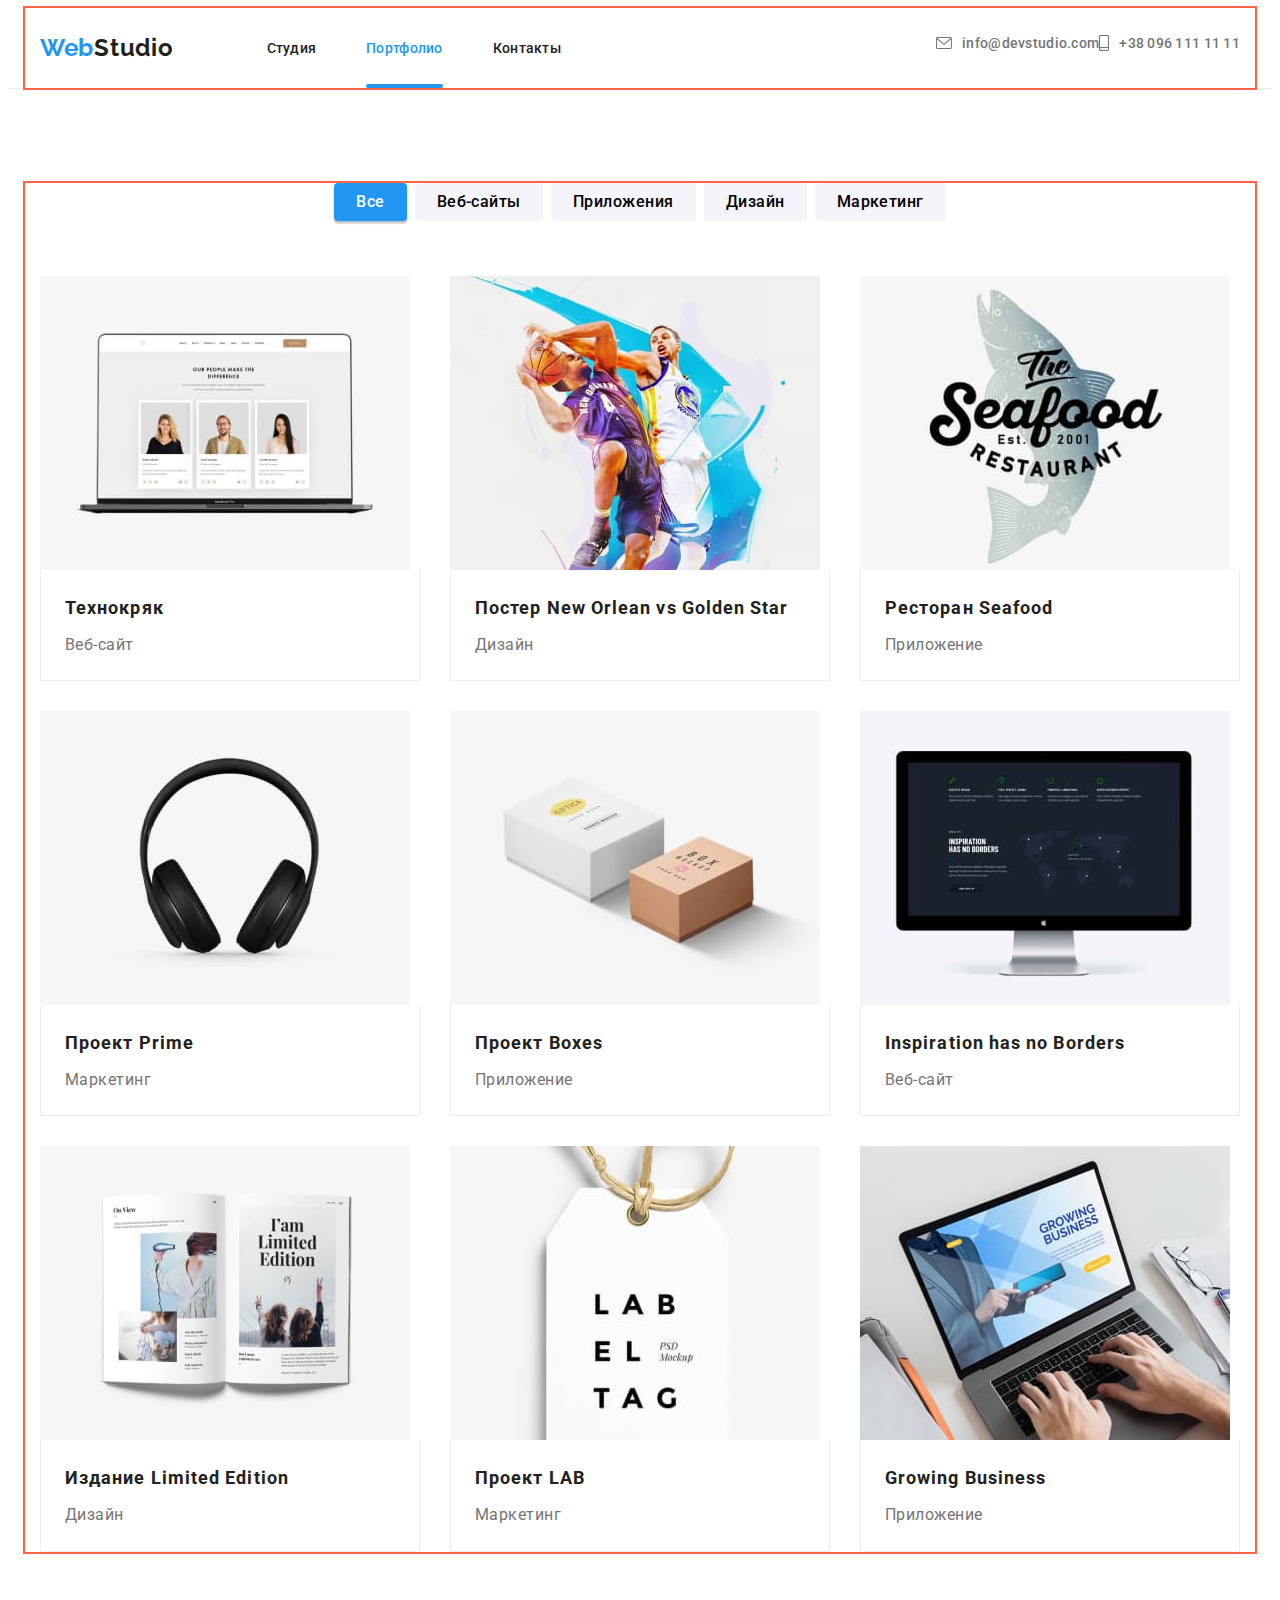
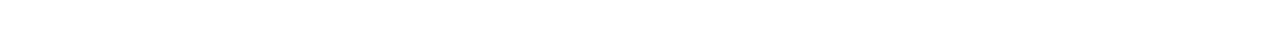
==== commit ad2e5abf: "header" ====
--- a/portfolio.html
+++ b/portfolio.html
@@ -15,7 +15,7 @@
     <link rel="stylesheet" href="./css/main.min.css">
 </head>
 <body class="body">
-    <!-- <header class="header">
+    <header class="header">
         <div class="container">
             <a class="logo header__logo" href="index.html" lang="en"><span class="logo__color">Web</span>Studio</a>
             <nav class="navigation">
@@ -40,7 +40,7 @@
                 </li>
             </ul>
         </div>
-    </header> -->
+    </header>
     <main>
         <section class="section">
            <div class="container">
--- a/css/main.min.css
+++ b/css/main.min.css
@@ -1 +1 @@
-:root{--primary-text-color: #212121;--secondary-text-color: #757575;--primary-bg-color: #e5e5e5;--secondary-bg-color: #f5f4fa;--white-bg-color: #ffffff;--accent-color: #2196f3;--hero-bg-color: #2f303a;--primary-font-weight: 500;--primary-font-size: 14px;--transition-timing: cubic-bezier(0.4, 0, 0.2, 1)}h1,h2,h3{margin:0;padding:0}img{display:block;max-width:100%;height:auto}.visually-hidden{position:absolute;white-space:nowrap;width:1px;height:1px;overflow:hidden;border:0;padding:0;clip:rect(0 0 0 0);clip-path:inset(50%);margin:-1px}.body{color:var(--primary-text-color);font-family:"Roboto","sans-serif";background-color:var(--white-bg-color)}.list{list-style:none;padding:0;margin:0}.link{text-decoration:none;color:var(--secondary-text-color)}.section{padding:60px 0}@media screen and (min-width: 1200px){.section{padding:94px 0}}.container{width:100%;padding-right:15px;padding-left:15px;margin-top:0;margin-bottom:0;margin-right:auto;margin-left:auto;outline:tomato solid 2px}@media screen and (min-width: 480px){.container{width:480px}}@media screen and (min-width: 768px){.container{width:768px}}@media screen and (min-width: 1200px){.container{width:1200px}}.backdrop{position:fixed;top:0;left:0;width:100%;height:100%;background-color:rgba(0,0,0,.2);transition:opacity 250ms var(--transition-timing),visibility 250ms var(--transition-timing)}.backdrop.is-hidden .modal{transform:scale(0.4) translate(-100%, -100%)}.modal{position:absolute;top:50%;left:50%;transform:translate(-50%, -50%) scale(1);width:95vw;min-height:581px;background-color:var(--white-bg-color);box-shadow:0px 1px 3px rgba(0,0,0,.12),0px 1px 1px rgba(0,0,0,.14),0px 2px 1px rgba(0,0,0,.2);border-radius:4px;transition:transform 250ms var(--transition-timing);padding:40px}@media screen and (min-width: 480px){.modal{width:450px}}@media screen and (min-width: 1200px){.modal{width:528px}}.modal-close{position:absolute;top:8px;right:8px;width:30px;height:30px;display:flex;justify-content:center;align-items:center;background-color:#fff;border:1px solid rgba(0,0,0,.1);border-radius:50%;cursor:pointer;transition:fill 250ms var(--transition-timing)}.modal-close:hover{fill:var(--accent-color)}.is-hidden{opacity:0;pointer-events:none;visibility:hidden}.modal-title{font-weight:700;font-size:20px;line-height:1.15;text-align:center;letter-spacing:.03em;margin:0;margin-bottom:12px}.modal-input{width:100%;height:40px;border:1px solid rgba(33,33,33,.2);border-radius:4px;background-color:rgba(0,0,0,0);padding-left:42px;outline:none}.input-wrap{position:relative}.input-icon{position:absolute;top:50%;left:12px;transform:translateY(-50%)}.modal-input:focus+.input-icon{fill:var(--accent-color)}.modal-input{transition:border 250ms var(--transition-timing),fill 250ms var(--transition-timing)}.modal-input:focus{border:1px solid var(--accent-color)}.modal-label{display:block;font-weight:400;font-size:12px;line-height:1.16;letter-spacing:.01em;color:var(--secondary-text-color);margin-bottom:4px}.form-field{margin-top:10px}.modal-textarea{width:100%;height:120px;border:1px solid rgba(33,33,33,.2);border-radius:4px;background-color:rgba(0,0,0,0);padding:14px 16px;resize:none;outline:none}.modal-textarea::placeholder{font-weight:400;font-size:12px;line-height:1.16;letter-spacing:.01em;color:rgba(117,117,117,.5)}.modal-textarea:focus{border:1px solid var(--accent-color)}.modal-checkbox-text{font-weight:400;font-size:12px;line-height:1.16;letter-spacing:.03em;color:var(--secondary-text-color);margin-top:20px;display:flex;flex-wrap:wrap;align-items:center}.modal-checkbox-text::before{content:"";width:16px;height:15px;border:2px solid #303030;border-radius:2px;margin-right:8.4px;transition:background-color 250ms var(--transition-timing),border 250ms var(--transition-timing),background-image 250ms var(--transition-timing)}@media screen and (min-width: 1200px){.modal-checkbox-text{font-size:14px;line-height:1.7;margin-left:12px}}.modal-link{color:var(--accent-color)}.modal-checkbox:checked+.modal-checkbox-text::before{background-color:var(--accent-color);border:none;background-image:url(../images/check.svg);background-repeat:no-repeat;background-size:11px 8px;background-position:center}.modal-submit{width:200px;height:50px;font-weight:700;font-size:16px;line-height:30px;display:block;align-items:center;text-align:center;letter-spacing:.06em;color:var(--white-bg-color);background-color:#2196f3;box-shadow:0px 4px 4px rgba(0,0,0,.15);border-radius:4px;border:0;margin:auto;margin-top:30px;cursor:pointer}.header{border-bottom:1px solid #ececec}.header .container{display:flex;align-items:center}.navigation .link{color:var(--primary-text-color);display:block;padding-top:32px;padding-bottom:32px}.navigation__list{display:flex;margin-left:93px}.navigation__item{font-weight:var(--primary-font-weight);font-size:var(--primary-font-size);color:var(--primary-text-color);line-height:1.15;letter-spacing:.02em;position:relative}.navigation__item:not(:last-child){margin-right:50px}.connect__list{display:flex;margin-left:auto;font-weight:var(--primary-font-weight);font-size:var(--primary-font-size);line-height:1.15;color:var(--secondary-text-color);letter-spacing:.02em}.connect__item+.connect__item{margin-left:50px}.connect__item .link.phone,.connect__item .link.mail{display:flex;align-items:center}.connect__item .link{display:block;padding-top:32px;padding-bottom:32px}.connect__icon{fill:currentColor;margin-right:10px}.link.link--current{color:var(--accent-color);padding-bottom:0}.link.link--current::after{content:"";display:block;width:100%;height:4px;border-radius:2px;background-color:var(--accent-color);margin-top:28px}.link:hover,.link:focus{color:var(--accent-color)}.header__logo,.footer__logo{text-decoration:none;font-family:Raleway;font-weight:700;font-size:24px;color:var(--primary-text-color);line-height:1.4;letter-spacing:.03em}.navigation__item .link,.connect__item .link{transition:color 250ms var(--transition-timing)}.logo__color{color:var(--accent-color)}.connect__item{color:var(--secondary-text-color)}.hero{text-align:center}.hero .container{padding:118px 60px}@media screen and (min-width: 320px)and (max-width: 350px){.hero .container{padding:118px 50px}}@media screen and (min-width: 768px){.hero .container{padding:118px 204px}}@media screen and (min-width: 1200px){.hero .container{padding:200px 250px}}.overlay{background-color:var(--hero-bg-color);background-image:linear-gradient(rgba(47, 48, 58, 0.4), rgba(47, 48, 58, 0.4)),url(../images/hero-bg-mob.jpg);margin-left:auto;margin-right:auto;max-width:100%;height:auto;background-position:center;background-repeat:no-repeat;background-size:cover}@media(min-device-pixel-ratio: 2),(min-resolution: 192dpi),(min-resolution: 2dppx){.overlay{background-image:linear-gradient(rgba(47, 48, 58, 0.4), rgba(47, 48, 58, 0.4)),url(../images/hero-bg-mob-2x.jpg)}}@media screen and (min-width: 768px){.overlay{background-image:linear-gradient(rgba(47, 48, 58, 0.4), rgba(47, 48, 58, 0.4)),url(../images/hero-bg-tab.jpg)}}@media screen and (min-width: 768px)and (min-device-pixel-ratio: 2),screen and (min-width: 768px)and (min-resolution: 192dpi),screen and (min-width: 768px)and (min-resolution: 2dppx){.overlay{background-image:linear-gradient(rgba(47, 48, 58, 0.4), rgba(47, 48, 58, 0.4)),url(../images/hero-bg-tab-2x.jpg)}}@media screen and (min-width: 1200px){.overlay{max-width:1600px;height:600px;background-image:linear-gradient(rgba(47, 48, 58, 0.4), rgba(47, 48, 58, 0.4)),url(../images/hero-bg-dt.jpg)}}@media screen and (min-width: 1200px)and (min-device-pixel-ratio: 2),screen and (min-width: 1200px)and (min-resolution: 192dpi),screen and (min-width: 1200px)and (min-resolution: 2dppx){.overlay{background-image:linear-gradient(rgba(47, 48, 58, 0.4), rgba(47, 48, 58, 0.4)),url(../images/hero-bg-dt-2x.jpg)}}.hero__title{margin-top:0px;margin-bottom:0;font-weight:900;font-size:26px;line-height:1.6;color:var(--white-bg-color);text-transform:uppercase;letter-spacing:.06em;margin-bottom:30px}@media screen and (min-width: 1200px){.hero__title{font-size:44px;line-height:1.36}}.hero__btn{color:var(--white-bg-color);background-color:var(--accent-color);font-family:inherit;font-size:16px;font-weight:700;line-height:1.9;letter-spacing:.06em;cursor:pointer;min-width:200px;height:50px;padding:10px 32px;border-radius:4px;border:0px}.about-list{margin-bottom:-30px}@media screen and (min-width: 768px){.about-list{display:flex;flex-wrap:wrap;margin-left:-30px;margin-bottom:-30px}}@media screen and (min-width: 1200px){.about-list{margin-bottom:0}}.about-list__item{width:100%;margin-bottom:30px}@media screen and (min-width: 768px){.about-list__item{max-width:calc(50% - 30px);margin-left:30px}}@media screen and (min-width: 1200px){.about-list__item{max-width:calc(25% - 30px);margin-left:30px;margin-bottom:0}}.about-list__item::before{content:"";display:block;height:120px;background-color:var(--secondary-bg-color);border-radius:4px;margin-bottom:30px}.about-list__icon--antenna::before{background-image:url(../images/antenna.svg);background-repeat:no-repeat;background-position:center}.about-list__icon--clock::before{background-image:url(../images/clock.svg);background-repeat:no-repeat;background-position:center}.about-list__icon--diagram::before{background-image:url(../images/diagram.svg);background-repeat:no-repeat;background-position:center}.about-list__icon--astronaut::before{background-image:url(../images/astronaut.svg);background-repeat:no-repeat;background-position:center}.about-list__title{font-size:var(--primary-font-size);font-weight:700;line-height:1.15;letter-spacing:.03em;text-transform:uppercase;margin-top:0;margin-bottom:10px}.about-list__text{color:var(--secondary-text-color);font-size:var(--primary-font-size);line-height:1.7;letter-spacing:.03em;margin:0}.section.no-top-padding{padding-top:0}@media screen and (max-width: 1199px){.section.no-top-padding{display:none}}.work-list{display:flex}.work-title{font-size:36px;text-align:center;font-weight:700;line-height:1.15;letter-spacing:.03em;margin-top:0;margin-bottom:50px}.work-item{position:relative}.work-item .img{display:block}.work-item+.work-item{margin-left:30px}.work-subtitle{display:flex;position:absolute;bottom:0;left:0;height:70px;width:100%;align-items:center;justify-content:center;font-weight:700;font-size:14px;line-height:1.14;text-align:center;letter-spacing:.03em;text-transform:uppercase;color:var(--white-bg-color);background-color:rgba(47,48,58,.8)}.team{background-color:var(--secondary-bg-color)}@media screen and (min-width: 768px){.team-list{display:flex;flex-wrap:wrap;margin-left:-30px;margin-bottom:-30px}}@media screen and (min-width: 1200px){.team-list{flex-wrap:nowrap;margin-bottom:0}}.team-item{box-shadow:0px 1px 3px rgba(0,0,0,.12),0px 1px 1px rgba(0,0,0,.14),0px 2px 1px rgba(0,0,0,.2);border-radius:0px 0px 4px 4px;background-color:var(--white-bg-color);padding-bottom:30px;margin-top:30px}@media screen and (min-width: 768px){.team-item{width:calc(50% - 30px);margin-left:30px}}@media screen and (min-width: 1200px){.team-item{width:calc(50% - 30px);margin-left:30px}}.team-title{font-size:28px;text-align:center;font-weight:700;line-height:1.2;letter-spacing:.03em;margin-top:0}@media screen and (min-width: 1200px){.team-title{font-size:36px;line-height:1.16;margin-bottom:50px}}.team-subtitle{font-weight:var(--primary-font-weight);font-size:16px;text-align:center;line-height:1.2;letter-spacing:.03em;margin-top:30px;margin-bottom:10px}.team-text{font-size:16px;text-align:center;line-height:1.2;color:var(--secondary-text-color);letter-spacing:.03em;margin:0}.team-soc-list{display:flex;justify-content:center;margin-top:16px}.team-soc-link{width:44px;height:44px;background-color:var(--white-bg-color);border-radius:50%;display:flex;justify-content:center;align-items:center;fill:#afb1b8;transition:background-color 250ms var(--transition-timing),fill 250ms var(--transition-timing)}.team-soc-link:hover,.team-soc-link:focus{background-color:var(--accent-color);fill:var(--white-bg-color)}.team-soc-item+.team-soc-item{margin-left:10px}.clients-title{font-weight:700;font-size:28px;line-height:1.18;text-align:center;letter-spacing:.03em}.clients-list{display:flex;flex-wrap:wrap;margin-left:-30px}@media screen and (min-width: 1200px){.clients-list{flex-wrap:nowrap}}.clients-item{margin-left:30px;margin-top:30px;width:calc(50% - 30px)}@media screen and (min-width: 768px){.clients-item{width:calc(33.3333333333% - 30px)}}.clients-link{height:92px;display:flex;border:1px solid #afb1b8;box-sizing:border-box;border-radius:4px;justify-content:center;align-items:center;fill:#afb1b8;transition:fill 250ms var(--transition-timing),border 250ms var(--transition-timing)}.clients-link:hover,.clients-link:focus{border:1px solid #2196f3;fill:var(--accent-color)}.footer{background-color:var(--hero-bg-color);padding:60px 0}.footer .container{display:flex}.footer__logo{color:var(--white-bg-color);display:inline-block;margin-bottom:20px}.footer-address{color:var(--white-bg-color);font-style:normal;font-size:var(--primary-font-size);line-height:1.7;letter-spacing:.03em;margin-top:0;margin-bottom:9px}.footer-item .link{font-size:var(--primary-font-size);color:rgba(255,255,255,.6);line-height:1.7;font-style:normal;letter-spacing:.03em}.footer-item:first-child{margin-bottom:9px}.join{margin-left:70px;margin-top:12px}.join-title{font-weight:700;font-size:14px;line-height:1.14;letter-spacing:.03em;text-transform:uppercase;color:var(--white-bg-color);margin-bottom:20px}.join-list{display:flex;justify-content:center}.join-link{width:44px;height:44px;background-color:rgba(255,255,255,.1);border-radius:50%;display:flex;justify-content:center;align-items:center;fill:var(--white-bg-color);transition:background-color 250ms var(--transition-timing)}.join-link:hover,.join-link:focus{background-color:var(--accent-color)}.join-item+.join-item{margin-left:10px}.send-thumb{display:flex}.join{margin-left:auto}.join-email{width:358px;height:50px;border:1px solid rgba(255,255,255,.3);filter:drop-shadow(0px 4px 4px rgba(0, 0, 0, 0.15));border-radius:4px;background-color:rgba(0,0,0,0);padding-left:16px;color:var(--white-bg-color);outline:none}.join-email::placeholder{font-weight:400;font-size:16px;line-height:1.25;letter-spacing:.03em;color:rgba(255,255,255,.6)}.join-email-btn{width:200px;height:50px;background-color:var(--accent-color);box-shadow:0px 4px 4px rgba(0,0,0,.15);border:0;border-radius:4px;cursor:pointer;font-weight:700;font-size:16px;line-height:1.9;text-align:center;letter-spacing:.06em;color:var(--white-bg-color);display:flex;align-items:center;justify-content:center;margin-left:12px}.send-icon{margin-left:10px}.list.btn{display:flex;justify-content:left;margin-bottom:40px;flex-wrap:wrap}@media screen and (min-width: 768px){.list.btn{justify-content:center;flex-wrap:nowrap}}@media screen and (min-width: 1200px){.list.btn{justify-content:center;flex-wrap:nowrap}}.filter-btn{background-color:var(--secondary-bg-color);font-family:inherit;font-weight:var(--primary-font-weight);font-size:16px;line-height:1.6;letter-spacing:.03em;border:0px;border-radius:4px;cursor:pointer;padding:6px 22px;margin-bottom:15px;transition:box-shadow 250ms var(--transition-timing),background-color 250ms var(--transition-timing),color 250ms var(--transition-timing)}.filter-btn:hover,.filter-btn:focus{background-color:var(--accent-color);color:var(--white-bg-color);box-shadow:0px 3px 1px rgba(0,0,0,.1),0px 1px 2px rgba(0,0,0,.08),0px 2px 2px rgba(0,0,0,.12);outline:none}.btn-item:not(:last-child){margin-right:8px}.active-btn{background-color:var(--accent-color);color:var(--white-bg-color);box-shadow:0px 3px 1px rgba(0,0,0,.1),0px 1px 2px rgba(0,0,0,.08),0px 2px 2px rgba(0,0,0,.12)}.portfolio-item{max-width:100%;margin-bottom:30px;transition:box-shadow 250ms var(--transition-timing);cursor:pointer}.portfolio-item .img{display:block;max-width:100%}.portfolio-item:hover{box-shadow:0px 1px 1px rgba(0,0,0,.12),0px 4px 4px rgba(0,0,0,.06),1px 4px 6px rgba(0,0,0,.16)}@media screen and (min-width: 768px){.portfolio-item{margin-right:30px;width:calc(50% - 30px)}}@media screen and (min-width: 1200px){.portfolio-item{width:calc(33.3333333333% - 30px)}.portfolio-item:nth-child(3n){margin-right:0}.portfolio-item:nth-last-child(-n+3){margin-bottom:0}}.portfolio-item:hover .portfolio-thumb-text{transform:translate(0)}@media screen and (min-width: 768px){.portfolio-list{display:flex;flex-wrap:wrap;margin-right:-30px}}@media screen and (min-width: 1200px){.portfolio-list{display:flex;flex-wrap:wrap}}.portfolio-subtitle{font-weight:700;font-size:18px;line-height:2;letter-spacing:.06em;margin-top:0;margin-bottom:4px}.portfolio-text{font-size:16px;color:var(--secondary-text-color);line-height:1.9;letter-spacing:.03em;margin:0}.card{padding-top:20px;padding-bottom:20px;padding-right:24px;padding-left:24px;border:1px solid #eee;border-top:0;max-width:100%}.portfolio-thumb{position:relative;overflow:hidden}.portfolio-thumb-text{position:absolute;display:flex;align-items:center;top:0;left:0;transform:translateY(100%);width:100%;height:100%;margin:0;font-weight:400;font-size:18px;line-height:1.6;letter-spacing:.03em;color:var(--white-bg-color);background-color:rgba(33,150,243,.9);padding:0 24px;transition:transform 250ms var(--transition-timing)}@media screen and (min-width: 320px)and (max-width: 370px){.portfolio-thumb-text{font-size:15px}}/*# sourceMappingURL=main.min.css.map */+:root{--primary-text-color: #212121;--secondary-text-color: #757575;--primary-bg-color: #e5e5e5;--secondary-bg-color: #f5f4fa;--white-bg-color: #ffffff;--accent-color: #2196f3;--hero-bg-color: #2f303a;--primary-font-weight: 500;--primary-font-size: 14px;--transition-timing: cubic-bezier(0.4, 0, 0.2, 1)}h1,h2,h3{margin:0;padding:0}img{display:block;max-width:100%;height:auto}.visually-hidden{position:absolute;white-space:nowrap;width:1px;height:1px;overflow:hidden;border:0;padding:0;clip:rect(0 0 0 0);clip-path:inset(50%);margin:-1px}.body{color:var(--primary-text-color);font-family:"Roboto","sans-serif";background-color:var(--white-bg-color)}.list{list-style:none;padding:0;margin:0}.link{text-decoration:none;color:var(--secondary-text-color)}.section{padding:60px 0}@media screen and (min-width: 1200px){.section{padding:94px 0}}.container{width:100%;padding-right:15px;padding-left:15px;margin-top:0;margin-bottom:0;margin-right:auto;margin-left:auto;outline:tomato solid 2px}@media screen and (min-width: 480px){.container{width:480px}}@media screen and (min-width: 768px){.container{width:768px}}@media screen and (min-width: 1200px){.container{width:1200px}}.backdrop{position:fixed;top:0;left:0;width:100%;height:100%;background-color:rgba(0,0,0,.2);transition:opacity 250ms var(--transition-timing),visibility 250ms var(--transition-timing)}.backdrop.is-hidden .modal{transform:scale(0.4) translate(-100%, -100%)}.modal{position:absolute;top:50%;left:50%;transform:translate(-50%, -50%) scale(1);width:95vw;min-height:581px;background-color:var(--white-bg-color);box-shadow:0px 1px 3px rgba(0,0,0,.12),0px 1px 1px rgba(0,0,0,.14),0px 2px 1px rgba(0,0,0,.2);border-radius:4px;transition:transform 250ms var(--transition-timing);padding:40px}@media screen and (min-width: 480px){.modal{width:450px}}@media screen and (min-width: 1200px){.modal{width:528px}}.modal-close{position:absolute;top:8px;right:8px;width:30px;height:30px;display:flex;justify-content:center;align-items:center;background-color:#fff;border:1px solid rgba(0,0,0,.1);border-radius:50%;cursor:pointer;transition:fill 250ms var(--transition-timing)}.modal-close:hover{fill:var(--accent-color)}.is-hidden{opacity:0;pointer-events:none;visibility:hidden}.modal-title{font-weight:700;font-size:20px;line-height:1.15;text-align:center;letter-spacing:.03em;margin:0;margin-bottom:12px}.modal-input{width:100%;height:40px;border:1px solid rgba(33,33,33,.2);border-radius:4px;background-color:rgba(0,0,0,0);padding-left:42px;outline:none}.input-wrap{position:relative}.input-icon{position:absolute;top:50%;left:12px;transform:translateY(-50%)}.modal-input:focus+.input-icon{fill:var(--accent-color)}.modal-input{transition:border 250ms var(--transition-timing),fill 250ms var(--transition-timing)}.modal-input:focus{border:1px solid var(--accent-color)}.modal-label{display:block;font-weight:400;font-size:12px;line-height:1.16;letter-spacing:.01em;color:var(--secondary-text-color);margin-bottom:4px}.form-field{margin-top:10px}.modal-textarea{width:100%;height:120px;border:1px solid rgba(33,33,33,.2);border-radius:4px;background-color:rgba(0,0,0,0);padding:14px 16px;resize:none;outline:none}.modal-textarea::placeholder{font-weight:400;font-size:12px;line-height:1.16;letter-spacing:.01em;color:rgba(117,117,117,.5)}.modal-textarea:focus{border:1px solid var(--accent-color)}.modal-checkbox-text{font-weight:400;font-size:12px;line-height:1.16;letter-spacing:.03em;color:var(--secondary-text-color);margin-top:20px;display:flex;flex-wrap:wrap;align-items:center}.modal-checkbox-text::before{content:"";width:16px;height:15px;border:2px solid #303030;border-radius:2px;margin-right:8.4px;transition:background-color 250ms var(--transition-timing),border 250ms var(--transition-timing),background-image 250ms var(--transition-timing)}@media screen and (min-width: 1200px){.modal-checkbox-text{font-size:14px;line-height:1.7;margin-left:12px}}.modal-link{color:var(--accent-color)}.modal-checkbox:checked+.modal-checkbox-text::before{background-color:var(--accent-color);border:none;background-image:url(../images/check.svg);background-repeat:no-repeat;background-size:11px 8px;background-position:center}.modal-submit{width:200px;height:50px;font-weight:700;font-size:16px;line-height:30px;display:block;align-items:center;text-align:center;letter-spacing:.06em;color:var(--white-bg-color);background-color:#2196f3;box-shadow:0px 4px 4px rgba(0,0,0,.15);border-radius:4px;border:0;margin:auto;margin-top:30px;cursor:pointer}.header{border-bottom:1px solid #ececec}.header>.container{display:flex;align-items:center;padding-top:10px;padding-bottom:10px}@media screen and (min-width: 768px){.header>.container{padding-top:0;padding-bottom:0}}.menu-open-icon,.menu-close-icon{transition:fill 250ms var(--transition-timing)}.menu-open-icon:hover,.menu-close-icon:hover{fill:var(--accent-color)}.menu-open-btn,.menu-close-btn{background-color:rgba(0,0,0,0);border:none;display:block;margin-left:auto;cursor:pointer}@media screen and (min-width: 768px){.menu-open-btn{display:none;width:0;margin-left:0}}.menu-close-btn{padding:0}.mob-menu{position:fixed;z-index:5;top:0;background-color:var(--white-bg-color);height:100vh;width:100vw}.mob-menu .container{padding-top:10px;padding-bottom:48px;padding-left:40px;display:flex;flex-direction:column;height:100%;justify-content:space-between}.mob-menu__item{font-weight:500;font-size:40px;line-height:1.17;letter-spacing:.02em}.mob-menu__item:not(:last-child){margin-bottom:32px}.mob-menu__item .link{color:var(--primary-text-color)}.mob-menu__item .current{color:var(--accent-color)}.mob-connect__item .phone{font-weight:500;font-size:34px;line-height:1.17;letter-spacing:.02em;color:var(--accent-color)}.mob-connect__item .mail{font-weight:500;font-size:24px;line-height:1.17;letter-spacing:.02em;color:var(--secondary-text-color)}.mob-connect__item:not(:last-child){margin-bottom:32px}.mob-soc-list{display:flex;margin-top:64px}.mob-soc-list-item:not(:first-child){padding-left:10px;border-left:1px solid rgba(33,33,33,.2)}.mob-soc-list-item:not(:last-child){padding-right:10px}.mob-soc-list-item .mob-soc-link{font-weight:500;font-size:18px;line-height:1.22;letter-spacing:.02em;color:var(--accent-color)}.navigation .link{color:var(--primary-text-color);display:block;padding-top:32px;padding-bottom:32px}.navigation__list{display:none}@media screen and (min-width: 768px){.navigation__list{display:flex;margin-left:88px}}@media screen and (min-width: 1200px){.navigation__list{margin-left:93px}}.navigation__item{font-weight:var(--primary-font-weight);font-size:var(--primary-font-size);color:var(--primary-text-color);line-height:1.15;letter-spacing:.02em;position:relative}.navigation__item:not(:last-child){margin-right:50px}.connect__list{display:none}@media screen and (min-width: 768px){.connect__list{display:flex;flex-wrap:wrap;margin-left:auto}.connect__list .link{display:block}}.connect__item{font-weight:var(--primary-font-weight);font-size:var(--primary-font-size);line-height:1.15;color:var(--secondary-text-color);letter-spacing:.02em}.connect__item:not(:last-child){margin-bottom:10px}.connect__item .link.phone,.connect__item .link.mail{display:flex;align-items:center}.connect__item .link{display:block}.connect__icon{fill:currentColor;margin-right:10px}.link.link--current{color:var(--accent-color);padding-bottom:0}.link.link--current::after{content:"";display:block;width:100%;height:4px;border-radius:2px;background-color:var(--accent-color);margin-top:28px}.link:hover,.link:focus{color:var(--accent-color)}.header__logo,.footer__logo{text-decoration:none;font-family:Raleway;font-weight:700;font-size:24px;color:var(--primary-text-color);line-height:1.4;letter-spacing:.03em}.navigation__item .link,.connect__item .link{transition:color 250ms var(--transition-timing)}.logo__color{color:var(--accent-color)}.connect__item{color:var(--secondary-text-color)}.hero{text-align:center}.hero .container{padding:118px 60px}@media screen and (min-width: 320px)and (max-width: 350px){.hero .container{padding:118px 50px}}@media screen and (min-width: 768px){.hero .container{padding:118px 204px}}@media screen and (min-width: 1200px){.hero .container{padding:200px 250px}}.overlay{background-color:var(--hero-bg-color);background-image:linear-gradient(rgba(47, 48, 58, 0.4), rgba(47, 48, 58, 0.4)),url(../images/hero-bg-mob.jpg);margin-left:auto;margin-right:auto;max-width:100%;height:auto;background-position:center;background-repeat:no-repeat;background-size:cover}@media(min-device-pixel-ratio: 2),(min-resolution: 192dpi),(min-resolution: 2dppx){.overlay{background-image:linear-gradient(rgba(47, 48, 58, 0.4), rgba(47, 48, 58, 0.4)),url(../images/hero-bg-mob-2x.jpg)}}@media screen and (min-width: 768px){.overlay{background-image:linear-gradient(rgba(47, 48, 58, 0.4), rgba(47, 48, 58, 0.4)),url(../images/hero-bg-tab.jpg)}}@media screen and (min-width: 768px)and (min-device-pixel-ratio: 2),screen and (min-width: 768px)and (min-resolution: 192dpi),screen and (min-width: 768px)and (min-resolution: 2dppx){.overlay{background-image:linear-gradient(rgba(47, 48, 58, 0.4), rgba(47, 48, 58, 0.4)),url(../images/hero-bg-tab-2x.jpg)}}@media screen and (min-width: 1200px){.overlay{max-width:1600px;height:600px;background-image:linear-gradient(rgba(47, 48, 58, 0.4), rgba(47, 48, 58, 0.4)),url(../images/hero-bg-dt.jpg)}}@media screen and (min-width: 1200px)and (min-device-pixel-ratio: 2),screen and (min-width: 1200px)and (min-resolution: 192dpi),screen and (min-width: 1200px)and (min-resolution: 2dppx){.overlay{background-image:linear-gradient(rgba(47, 48, 58, 0.4), rgba(47, 48, 58, 0.4)),url(../images/hero-bg-dt-2x.jpg)}}.hero__title{margin-top:0px;margin-bottom:0;font-weight:900;font-size:26px;line-height:1.6;color:var(--white-bg-color);text-transform:uppercase;letter-spacing:.06em;margin-bottom:30px}@media screen and (min-width: 1200px){.hero__title{font-size:44px;line-height:1.36}}.hero__btn{color:var(--white-bg-color);background-color:var(--accent-color);font-family:inherit;font-size:16px;font-weight:700;line-height:1.9;letter-spacing:.06em;cursor:pointer;min-width:200px;height:50px;padding:10px 32px;border-radius:4px;border:0px}.about-list{margin-bottom:-30px}@media screen and (min-width: 768px){.about-list{display:flex;flex-wrap:wrap;margin-left:-30px;margin-bottom:-30px}}@media screen and (min-width: 1200px){.about-list{margin-bottom:0}}.about-list__item{width:100%;margin-bottom:30px}@media screen and (min-width: 768px){.about-list__item{max-width:calc(50% - 30px);margin-left:30px}}@media screen and (min-width: 1200px){.about-list__item{max-width:calc(25% - 30px);margin-left:30px;margin-bottom:0}}.about-list__item::before{content:"";display:block;height:120px;background-color:var(--secondary-bg-color);border-radius:4px;margin-bottom:30px}.about-list__icon--antenna::before{background-image:url(../images/antenna.svg);background-repeat:no-repeat;background-position:center}.about-list__icon--clock::before{background-image:url(../images/clock.svg);background-repeat:no-repeat;background-position:center}.about-list__icon--diagram::before{background-image:url(../images/diagram.svg);background-repeat:no-repeat;background-position:center}.about-list__icon--astronaut::before{background-image:url(../images/astronaut.svg);background-repeat:no-repeat;background-position:center}.about-list__title{font-size:var(--primary-font-size);font-weight:700;line-height:1.15;letter-spacing:.03em;text-transform:uppercase;margin-top:0;margin-bottom:10px}.about-list__text{color:var(--secondary-text-color);font-size:var(--primary-font-size);line-height:1.7;letter-spacing:.03em;margin:0}.section.no-top-padding{padding-top:0}@media screen and (max-width: 1199px){.section.no-top-padding{display:none}}.work-list{display:flex}.work-title{font-size:36px;text-align:center;font-weight:700;line-height:1.15;letter-spacing:.03em;margin-top:0;margin-bottom:50px}.work-item{position:relative}.work-item .img{display:block}.work-item+.work-item{margin-left:30px}.work-subtitle{display:flex;position:absolute;bottom:0;left:0;height:70px;width:100%;align-items:center;justify-content:center;font-weight:700;font-size:14px;line-height:1.14;text-align:center;letter-spacing:.03em;text-transform:uppercase;color:var(--white-bg-color);background-color:rgba(47,48,58,.8)}.team{background-color:var(--secondary-bg-color)}@media screen and (min-width: 768px){.team-list{display:flex;flex-wrap:wrap;margin-left:-30px;margin-bottom:-30px}}@media screen and (min-width: 1200px){.team-list{flex-wrap:nowrap;margin-bottom:0}}.team-item{box-shadow:0px 1px 3px rgba(0,0,0,.12),0px 1px 1px rgba(0,0,0,.14),0px 2px 1px rgba(0,0,0,.2);border-radius:0px 0px 4px 4px;background-color:var(--white-bg-color);padding-bottom:30px;margin-top:30px}@media screen and (min-width: 768px){.team-item{width:calc(50% - 30px);margin-left:30px}}@media screen and (min-width: 1200px){.team-item{width:calc(50% - 30px);margin-left:30px}}.team-title{font-size:28px;text-align:center;font-weight:700;line-height:1.2;letter-spacing:.03em;margin-top:0}@media screen and (min-width: 1200px){.team-title{font-size:36px;line-height:1.16;margin-bottom:50px}}.team-subtitle{font-weight:var(--primary-font-weight);font-size:16px;text-align:center;line-height:1.2;letter-spacing:.03em;margin-top:30px;margin-bottom:10px}.team-text{font-size:16px;text-align:center;line-height:1.2;color:var(--secondary-text-color);letter-spacing:.03em;margin:0}.team-soc-list{display:flex;justify-content:center;margin-top:16px}.team-soc-link{width:44px;height:44px;background-color:var(--white-bg-color);border-radius:50%;display:flex;justify-content:center;align-items:center;fill:#afb1b8;transition:background-color 250ms var(--transition-timing),fill 250ms var(--transition-timing)}.team-soc-link:hover,.team-soc-link:focus{background-color:var(--accent-color);fill:var(--white-bg-color)}.team-soc-item+.team-soc-item{margin-left:10px}.clients-title{font-weight:700;font-size:28px;line-height:1.18;text-align:center;letter-spacing:.03em}.clients-list{display:flex;flex-wrap:wrap;margin-left:-30px}@media screen and (min-width: 1200px){.clients-list{flex-wrap:nowrap}}.clients-item{margin-left:30px;margin-top:30px;width:calc(50% - 30px)}@media screen and (min-width: 768px){.clients-item{width:calc(33.3333333333% - 30px)}}.clients-link{height:92px;display:flex;border:1px solid #afb1b8;box-sizing:border-box;border-radius:4px;justify-content:center;align-items:center;fill:#afb1b8;transition:fill 250ms var(--transition-timing),border 250ms var(--transition-timing)}.clients-link:hover,.clients-link:focus{border:1px solid #2196f3;fill:var(--accent-color)}.footer{background-color:var(--hero-bg-color);padding:60px 0}.footer .container{display:flex;flex-direction:column}.address{text-align:center}.footer__logo{color:var(--white-bg-color);display:inline-block;margin-bottom:20px;font-size:24px;line-height:1.17}.footer-address{color:var(--white-bg-color);font-style:normal;font-size:var(--primary-font-size);line-height:1.7;letter-spacing:.03em;margin-top:0;margin-bottom:8px}.footer-item .link{font-size:var(--primary-font-size);color:rgba(255,255,255,.6);line-height:1.7;font-style:normal;letter-spacing:.03em}.footer-item:first-child{margin-bottom:9px}.join{text-align:center;margin-top:60px}.join-title{font-weight:700;font-size:14px;line-height:1.14;letter-spacing:.03em;text-transform:uppercase;color:var(--white-bg-color);margin-bottom:20px}.join-list{display:flex;justify-content:center}.join-link{width:44px;height:44px;background-color:rgba(255,255,255,.1);border-radius:50%;display:flex;justify-content:center;align-items:center;fill:var(--white-bg-color);transition:background-color 250ms var(--transition-timing)}.join-link:hover,.join-link:focus{background-color:var(--accent-color)}.join-item+.join-item{margin-left:10px}.send-thumb{display:flex}.join-email{width:358px;height:50px;border:1px solid rgba(255,255,255,.3);filter:drop-shadow(0px 4px 4px rgba(0, 0, 0, 0.15));border-radius:4px;background-color:rgba(0,0,0,0);padding-left:16px;color:var(--white-bg-color);outline:none}.join-email::placeholder{font-weight:400;font-size:16px;line-height:1.25;letter-spacing:.03em;color:rgba(255,255,255,.6)}.join-email-btn{width:200px;height:50px;background-color:var(--accent-color);box-shadow:0px 4px 4px rgba(0,0,0,.15);border:0;border-radius:4px;cursor:pointer;font-weight:700;font-size:16px;line-height:1.9;text-align:center;letter-spacing:.06em;color:var(--white-bg-color);display:flex;align-items:center;justify-content:center;margin-left:12px}.send-icon{margin-left:10px}.list.btn{display:flex;justify-content:left;margin-bottom:40px;flex-wrap:wrap}@media screen and (min-width: 768px){.list.btn{justify-content:center;flex-wrap:nowrap}}@media screen and (min-width: 1200px){.list.btn{justify-content:center;flex-wrap:nowrap}}.filter-btn{background-color:var(--secondary-bg-color);font-family:inherit;font-weight:var(--primary-font-weight);font-size:16px;line-height:1.6;letter-spacing:.03em;border:0px;border-radius:4px;cursor:pointer;padding:6px 22px;margin-bottom:15px;transition:box-shadow 250ms var(--transition-timing),background-color 250ms var(--transition-timing),color 250ms var(--transition-timing)}.filter-btn:hover,.filter-btn:focus{background-color:var(--accent-color);color:var(--white-bg-color);box-shadow:0px 3px 1px rgba(0,0,0,.1),0px 1px 2px rgba(0,0,0,.08),0px 2px 2px rgba(0,0,0,.12);outline:none}.btn-item:not(:last-child){margin-right:8px}.active-btn{background-color:var(--accent-color);color:var(--white-bg-color);box-shadow:0px 3px 1px rgba(0,0,0,.1),0px 1px 2px rgba(0,0,0,.08),0px 2px 2px rgba(0,0,0,.12)}.portfolio-item{max-width:100%;margin-bottom:30px;transition:box-shadow 250ms var(--transition-timing);cursor:pointer}.portfolio-item .img{display:block;max-width:100%}.portfolio-item:hover{box-shadow:0px 1px 1px rgba(0,0,0,.12),0px 4px 4px rgba(0,0,0,.06),1px 4px 6px rgba(0,0,0,.16)}@media screen and (min-width: 768px){.portfolio-item{margin-right:30px;width:calc(50% - 30px)}}@media screen and (min-width: 1200px){.portfolio-item{width:calc(33.3333333333% - 30px)}.portfolio-item:nth-child(3n){margin-right:0}.portfolio-item:nth-last-child(-n+3){margin-bottom:0}}.portfolio-item:hover .portfolio-thumb-text{transform:translate(0)}@media screen and (min-width: 768px){.portfolio-list{display:flex;flex-wrap:wrap;margin-right:-30px}}@media screen and (min-width: 1200px){.portfolio-list{display:flex;flex-wrap:wrap}}.portfolio-subtitle{font-weight:700;font-size:18px;line-height:2;letter-spacing:.06em;margin-top:0;margin-bottom:4px}.portfolio-text{font-size:16px;color:var(--secondary-text-color);line-height:1.9;letter-spacing:.03em;margin:0}.card{padding-top:20px;padding-bottom:20px;padding-right:24px;padding-left:24px;border:1px solid #eee;border-top:0;max-width:100%}.portfolio-thumb{position:relative;overflow:hidden}.portfolio-thumb-text{position:absolute;display:flex;align-items:center;top:0;left:0;transform:translateY(100%);width:100%;height:100%;margin:0;font-weight:400;font-size:18px;line-height:1.6;letter-spacing:.03em;color:var(--white-bg-color);background-color:rgba(33,150,243,.9);padding:0 24px;transition:transform 250ms var(--transition-timing)}@media screen and (min-width: 320px)and (max-width: 370px){.portfolio-thumb-text{font-size:15px}}/*# sourceMappingURL=main.min.css.map */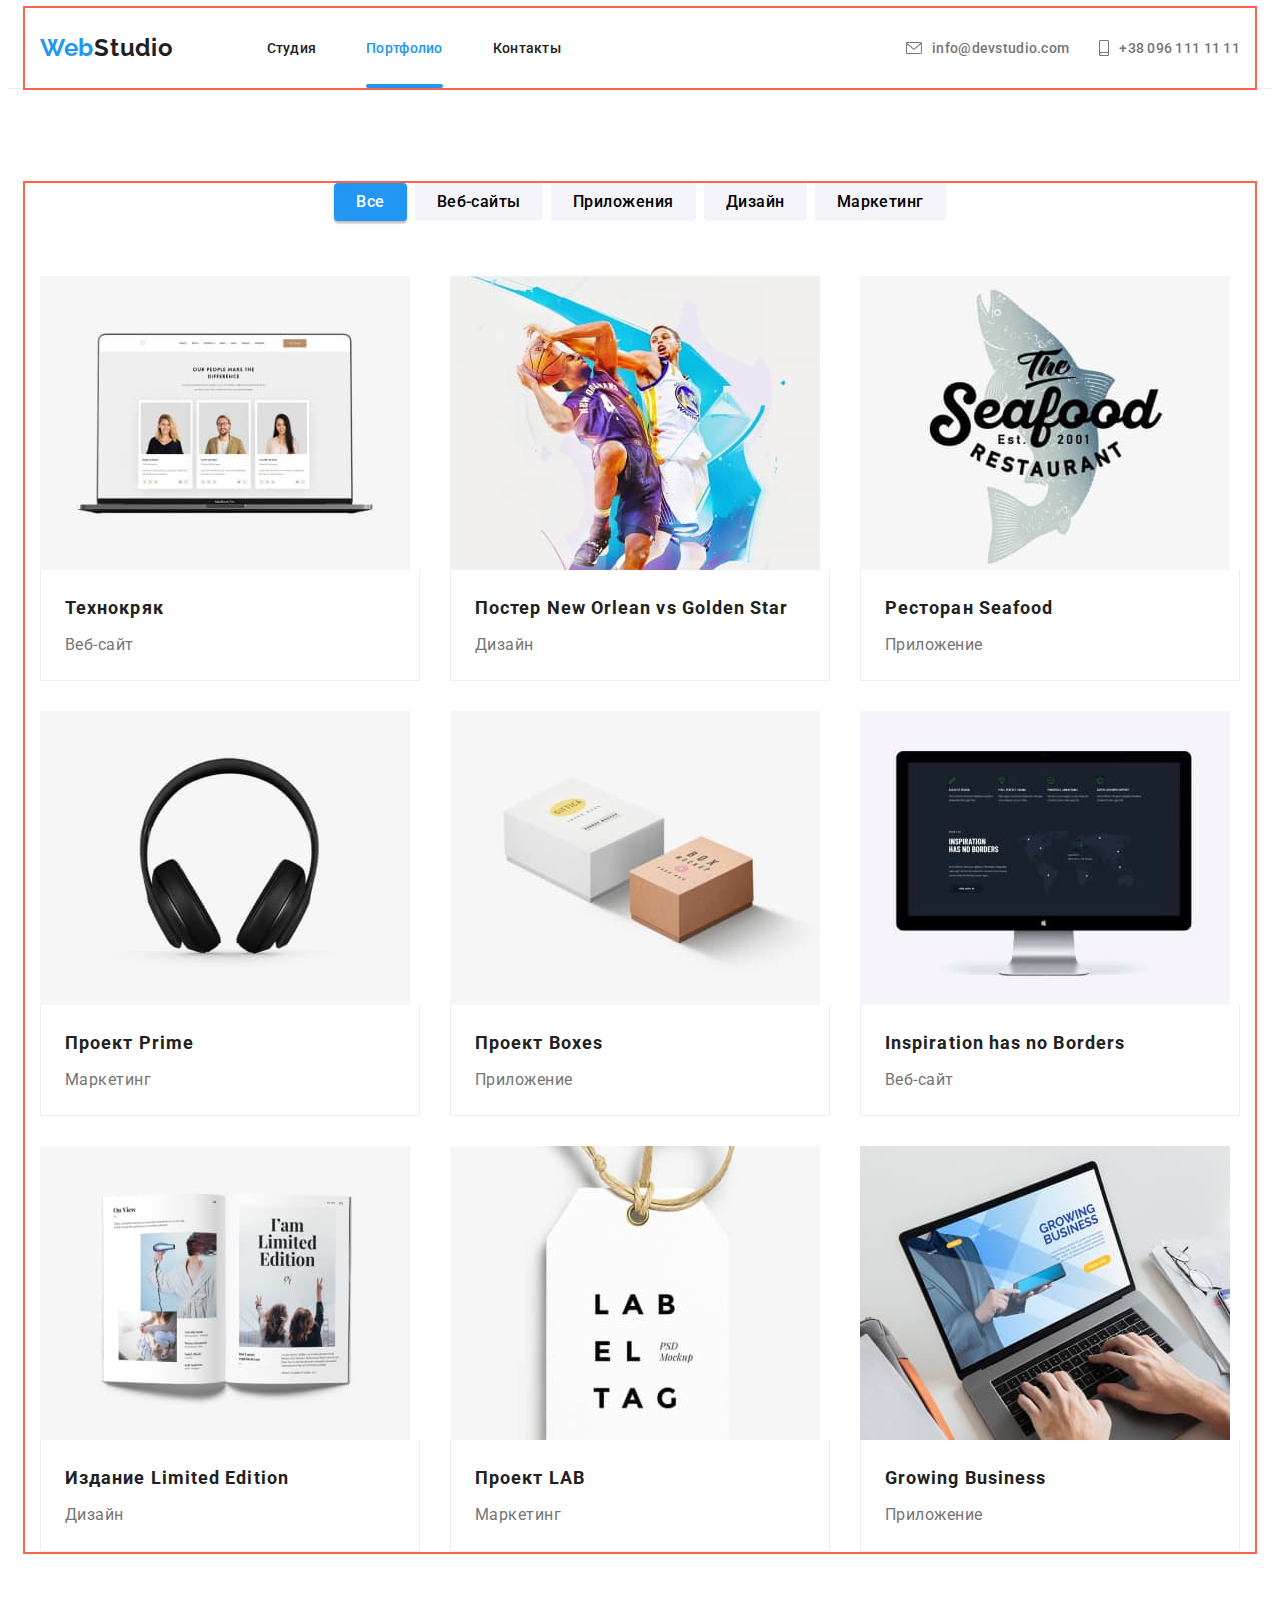
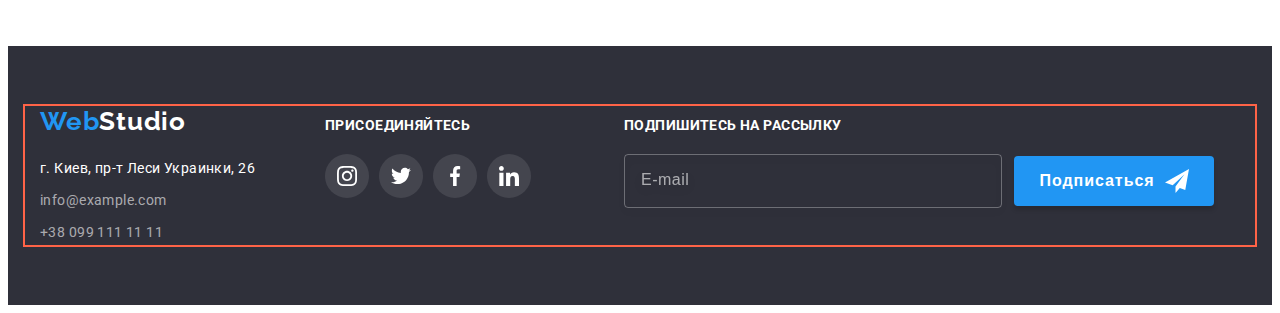
==== commit a686890d: "hw8 final" ====
--- a/portfolio.html
+++ b/portfolio.html
@@ -39,6 +39,43 @@
                         +38 096 111 11 11</a>
                 </li>
             </ul>
+            <button type="button" class="menu-open-btn">
+                <svg class="menu-open-icon" width="40" height="40">
+                    <use href="./images/icon.svg#icon-menu"></use>
+                </svg>
+            </button>
+        </div>
+        <div class="mob-menu is-hidden">
+            <div class="container">
+                <div class="mob-menu-top">
+                    <button type="button" class="menu-close-btn">
+                        <svg class="menu-close-icon" width="40" height="40">
+                            <use href="./images/icon.svg#icon-close-mob-menu"></use>
+                        </svg>
+                    </button>
+                    <ul class="mob-menu__list list">
+                        <li class="mob-menu__item"><a class="link" href="index.html">Студия</a></li>
+                        <li class="mob-menu__item"><a class="link current" href="./portfolio.html">Портфолио</a></li>
+                        <li class="mob-menu__item"><a class="link" href="">Контакты</a></li>
+                    </ul>
+                </div>
+                <div class="mob-menu-bottom">
+                    <ul class="mob-connect__list list">
+                        <li class="mob-connect__item"><a class="link phone" href="tel:+380961111111">
+                                +38 096 111 11 11</a>
+                        </li>
+                        <li class="mob-connect__item"><a class="link mail" href="mailto:info@devstudio.com">
+                                info@devstudio.com</a>
+                        </li>
+                    </ul>
+                    <ul class="mob-soc-list list">
+                        <li class="mob-soc-list-item"> <a class="mob-soc-link link" href="">Instagram</a> </li>
+                        <li class="mob-soc-list-item"> <a class="mob-soc-link link" href="">Twitter</a> </li>
+                        <li class="mob-soc-list-item"> <a class="mob-soc-link link" href="">Facebook</a> </li>
+                        <li class="mob-soc-list-item"> <a class="mob-soc-link link" href="">LinkedIn</a> </li>
+                    </ul>
+                </div>
+            </div>
         </div>
     </header>
     <main>
@@ -308,44 +345,46 @@
             </div>
         </section>
     </main>
-    <!-- <footer class="footer">
+    <footer class="footer">
         <div class="container">
-            <div class="address">
-                <a class="footer__logo" href="" lang="en"><span class="logo__color">Web</span>Studio</a>
-                <address class="address">
-                    <p class="footer-address">г. Киев, пр-т Леси Украинки, 26</p>
-                    <ul class="footer-list list">
-                        <li class="footer-item"><a class="link" href="mailto:info@example.com">info@example.com</a></li>
-                        <li class="footer-item"><a class="link" href="tel:+380991111111">+38 099 111 11 11</a></li>
+            <div class="address-tab">
+                <div class="address">
+                    <a class="footer__logo" href="" lang="en"><span class="logo__color">Web</span>Studio</a>
+                    <address class="address">
+                        <p class="footer-address">г. Киев, пр-т Леси Украинки, 26</p>
+                        <ul class="footer-list list">
+                            <li class="footer-item"><a class="link" href="mailto:info@example.com">info@example.com</a></li>
+                            <li class="footer-item"><a class="link" href="tel:+380991111111">+38 099 111 11 11</a></li>
+                        </ul>
+                    </address>
+                </div>
+                <div class="join">
+                    <h3 class="join-title">присоединяйтесь</h3>
+                    <ul class="join-list list">
+                        <li class="join-item"><a href="" class="join-link link">
+                                <svg class="join-icon" width="20" height="20">
+                                    <use href="./images/icon.svg#icon-instagram"></use>
+                                </svg>
+                            </a></li>
+                        <li class="join-item"><a href="" class="join-link link">
+                                <svg class="join-icon" width="20" height="20">
+                                    <use href="./images/icon.svg#icon-twitter"></use>
+                                </svg>
+                            </a></li>
+                        <li class="join-item"><a href="" class="join-link link">
+                                <svg class="join-icon" width="20" height="20">
+                                    <use href="./images/icon.svg#icon-facebook"></use>
+                                </svg>
+                            </a></li>
+                        <li class="join-item"><a href="" class="join-link link">
+                                <svg class="join-icon" width="20" height="20">
+                                    <use href="./images/icon.svg#icon-linkedin"></use>
+                                </svg>
+                            </a></li>
                     </ul>
-                </address>
+                </div>
             </div>
-            <div class="join">
-                <h3 class="join-title">присоединяйтесь</h3>
-                <ul class="join-list list">
-                    <li class="join-item"><a href="" class="join-link link">
-                            <svg class="join-icon" width="20" height="20">
-                                <use href="./images/icon.svg#icon-instagram"></use>
-                            </svg>
-                        </a></li>
-                    <li class="join-item"><a href="" class="join-link link">
-                            <svg class="join-icon" width="20" height="20">
-                                <use href="./images/icon.svg#icon-twitter"></use>
-                            </svg>
-                        </a></li>
-                    <li class="join-item"><a href="" class="join-link link">
-                            <svg class="join-icon" width="20" height="20">
-                                <use href="./images/icon.svg#icon-facebook"></use>
-                            </svg>
-                        </a></li>
-                    <li class="join-item"><a href="" class="join-link link">
-                            <svg class="join-icon" width="20" height="20">
-                                <use href="./images/icon.svg#icon-linkedin"></use>
-                            </svg>
-                        </a></li>
-                </ul>
-            </div>
-            <form action="#" class="join">
+            <form action="#" class="join-form">
                 <h3 class="join-title">Подпишитесь на рассылку</h3>
                 <div class="send-thumb">
                     <input type="email" class="join-email" name="E-mail" placeholder="E-mail">
@@ -357,6 +396,7 @@
                 </div>
             </form>
         </div>
-    </footer> -->
+    </footer>
+    <script src="./js/menu.js"></script>
 </body>
 </html>--- a/css/main.min.css
+++ b/css/main.min.css
@@ -1 +1 @@
-:root{--primary-text-color: #212121;--secondary-text-color: #757575;--primary-bg-color: #e5e5e5;--secondary-bg-color: #f5f4fa;--white-bg-color: #ffffff;--accent-color: #2196f3;--hero-bg-color: #2f303a;--primary-font-weight: 500;--primary-font-size: 14px;--transition-timing: cubic-bezier(0.4, 0, 0.2, 1)}h1,h2,h3{margin:0;padding:0}img{display:block;max-width:100%;height:auto}.visually-hidden{position:absolute;white-space:nowrap;width:1px;height:1px;overflow:hidden;border:0;padding:0;clip:rect(0 0 0 0);clip-path:inset(50%);margin:-1px}.body{color:var(--primary-text-color);font-family:"Roboto","sans-serif";background-color:var(--white-bg-color)}.list{list-style:none;padding:0;margin:0}.link{text-decoration:none;color:var(--secondary-text-color)}.section{padding:60px 0}@media screen and (min-width: 1200px){.section{padding:94px 0}}.container{width:100%;padding-right:15px;padding-left:15px;margin-top:0;margin-bottom:0;margin-right:auto;margin-left:auto;outline:tomato solid 2px}@media screen and (min-width: 480px){.container{width:480px}}@media screen and (min-width: 768px){.container{width:768px}}@media screen and (min-width: 1200px){.container{width:1200px}}.backdrop{position:fixed;top:0;left:0;width:100%;height:100%;background-color:rgba(0,0,0,.2);transition:opacity 250ms var(--transition-timing),visibility 250ms var(--transition-timing)}.backdrop.is-hidden .modal{transform:scale(0.4) translate(-100%, -100%)}.modal{position:absolute;top:50%;left:50%;transform:translate(-50%, -50%) scale(1);width:95vw;min-height:581px;background-color:var(--white-bg-color);box-shadow:0px 1px 3px rgba(0,0,0,.12),0px 1px 1px rgba(0,0,0,.14),0px 2px 1px rgba(0,0,0,.2);border-radius:4px;transition:transform 250ms var(--transition-timing);padding:40px}@media screen and (min-width: 480px){.modal{width:450px}}@media screen and (min-width: 1200px){.modal{width:528px}}.modal-close{position:absolute;top:8px;right:8px;width:30px;height:30px;display:flex;justify-content:center;align-items:center;background-color:#fff;border:1px solid rgba(0,0,0,.1);border-radius:50%;cursor:pointer;transition:fill 250ms var(--transition-timing)}.modal-close:hover{fill:var(--accent-color)}.is-hidden{opacity:0;pointer-events:none;visibility:hidden}.modal-title{font-weight:700;font-size:20px;line-height:1.15;text-align:center;letter-spacing:.03em;margin:0;margin-bottom:12px}.modal-input{width:100%;height:40px;border:1px solid rgba(33,33,33,.2);border-radius:4px;background-color:rgba(0,0,0,0);padding-left:42px;outline:none}.input-wrap{position:relative}.input-icon{position:absolute;top:50%;left:12px;transform:translateY(-50%)}.modal-input:focus+.input-icon{fill:var(--accent-color)}.modal-input{transition:border 250ms var(--transition-timing),fill 250ms var(--transition-timing)}.modal-input:focus{border:1px solid var(--accent-color)}.modal-label{display:block;font-weight:400;font-size:12px;line-height:1.16;letter-spacing:.01em;color:var(--secondary-text-color);margin-bottom:4px}.form-field{margin-top:10px}.modal-textarea{width:100%;height:120px;border:1px solid rgba(33,33,33,.2);border-radius:4px;background-color:rgba(0,0,0,0);padding:14px 16px;resize:none;outline:none}.modal-textarea::placeholder{font-weight:400;font-size:12px;line-height:1.16;letter-spacing:.01em;color:rgba(117,117,117,.5)}.modal-textarea:focus{border:1px solid var(--accent-color)}.modal-checkbox-text{font-weight:400;font-size:12px;line-height:1.16;letter-spacing:.03em;color:var(--secondary-text-color);margin-top:20px;display:flex;flex-wrap:wrap;align-items:center}.modal-checkbox-text::before{content:"";width:16px;height:15px;border:2px solid #303030;border-radius:2px;margin-right:8.4px;transition:background-color 250ms var(--transition-timing),border 250ms var(--transition-timing),background-image 250ms var(--transition-timing)}@media screen and (min-width: 1200px){.modal-checkbox-text{font-size:14px;line-height:1.7;margin-left:12px}}.modal-link{color:var(--accent-color)}.modal-checkbox:checked+.modal-checkbox-text::before{background-color:var(--accent-color);border:none;background-image:url(../images/check.svg);background-repeat:no-repeat;background-size:11px 8px;background-position:center}.modal-submit{width:200px;height:50px;font-weight:700;font-size:16px;line-height:30px;display:block;align-items:center;text-align:center;letter-spacing:.06em;color:var(--white-bg-color);background-color:#2196f3;box-shadow:0px 4px 4px rgba(0,0,0,.15);border-radius:4px;border:0;margin:auto;margin-top:30px;cursor:pointer}.header{border-bottom:1px solid #ececec}.header>.container{display:flex;align-items:center;padding-top:10px;padding-bottom:10px}@media screen and (min-width: 768px){.header>.container{padding-top:0;padding-bottom:0}}.menu-open-icon,.menu-close-icon{transition:fill 250ms var(--transition-timing)}.menu-open-icon:hover,.menu-close-icon:hover{fill:var(--accent-color)}.menu-open-btn,.menu-close-btn{background-color:rgba(0,0,0,0);border:none;display:block;margin-left:auto;cursor:pointer}@media screen and (min-width: 768px){.menu-open-btn{display:none;width:0;margin-left:0}}.menu-close-btn{padding:0}.mob-menu{position:fixed;z-index:5;top:0;background-color:var(--white-bg-color);height:100vh;width:100vw}.mob-menu .container{padding-top:10px;padding-bottom:48px;padding-left:40px;display:flex;flex-direction:column;height:100%;justify-content:space-between}.mob-menu__item{font-weight:500;font-size:40px;line-height:1.17;letter-spacing:.02em}.mob-menu__item:not(:last-child){margin-bottom:32px}.mob-menu__item .link{color:var(--primary-text-color)}.mob-menu__item .current{color:var(--accent-color)}.mob-connect__item .phone{font-weight:500;font-size:34px;line-height:1.17;letter-spacing:.02em;color:var(--accent-color)}.mob-connect__item .mail{font-weight:500;font-size:24px;line-height:1.17;letter-spacing:.02em;color:var(--secondary-text-color)}.mob-connect__item:not(:last-child){margin-bottom:32px}.mob-soc-list{display:flex;margin-top:64px}.mob-soc-list-item:not(:first-child){padding-left:10px;border-left:1px solid rgba(33,33,33,.2)}.mob-soc-list-item:not(:last-child){padding-right:10px}.mob-soc-list-item .mob-soc-link{font-weight:500;font-size:18px;line-height:1.22;letter-spacing:.02em;color:var(--accent-color)}.navigation .link{color:var(--primary-text-color);display:block;padding-top:32px;padding-bottom:32px}.navigation__list{display:none}@media screen and (min-width: 768px){.navigation__list{display:flex;margin-left:88px}}@media screen and (min-width: 1200px){.navigation__list{margin-left:93px}}.navigation__item{font-weight:var(--primary-font-weight);font-size:var(--primary-font-size);color:var(--primary-text-color);line-height:1.15;letter-spacing:.02em;position:relative}.navigation__item:not(:last-child){margin-right:50px}.connect__list{display:none}@media screen and (min-width: 768px){.connect__list{display:flex;flex-wrap:wrap;margin-left:auto}.connect__list .link{display:block}}.connect__item{font-weight:var(--primary-font-weight);font-size:var(--primary-font-size);line-height:1.15;color:var(--secondary-text-color);letter-spacing:.02em}.connect__item:not(:last-child){margin-bottom:10px}.connect__item .link.phone,.connect__item .link.mail{display:flex;align-items:center}.connect__item .link{display:block}.connect__icon{fill:currentColor;margin-right:10px}.link.link--current{color:var(--accent-color);padding-bottom:0}.link.link--current::after{content:"";display:block;width:100%;height:4px;border-radius:2px;background-color:var(--accent-color);margin-top:28px}.link:hover,.link:focus{color:var(--accent-color)}.header__logo,.footer__logo{text-decoration:none;font-family:Raleway;font-weight:700;font-size:24px;color:var(--primary-text-color);line-height:1.4;letter-spacing:.03em}.navigation__item .link,.connect__item .link{transition:color 250ms var(--transition-timing)}.logo__color{color:var(--accent-color)}.connect__item{color:var(--secondary-text-color)}.hero{text-align:center}.hero .container{padding:118px 60px}@media screen and (min-width: 320px)and (max-width: 350px){.hero .container{padding:118px 50px}}@media screen and (min-width: 768px){.hero .container{padding:118px 204px}}@media screen and (min-width: 1200px){.hero .container{padding:200px 250px}}.overlay{background-color:var(--hero-bg-color);background-image:linear-gradient(rgba(47, 48, 58, 0.4), rgba(47, 48, 58, 0.4)),url(../images/hero-bg-mob.jpg);margin-left:auto;margin-right:auto;max-width:100%;height:auto;background-position:center;background-repeat:no-repeat;background-size:cover}@media(min-device-pixel-ratio: 2),(min-resolution: 192dpi),(min-resolution: 2dppx){.overlay{background-image:linear-gradient(rgba(47, 48, 58, 0.4), rgba(47, 48, 58, 0.4)),url(../images/hero-bg-mob-2x.jpg)}}@media screen and (min-width: 768px){.overlay{background-image:linear-gradient(rgba(47, 48, 58, 0.4), rgba(47, 48, 58, 0.4)),url(../images/hero-bg-tab.jpg)}}@media screen and (min-width: 768px)and (min-device-pixel-ratio: 2),screen and (min-width: 768px)and (min-resolution: 192dpi),screen and (min-width: 768px)and (min-resolution: 2dppx){.overlay{background-image:linear-gradient(rgba(47, 48, 58, 0.4), rgba(47, 48, 58, 0.4)),url(../images/hero-bg-tab-2x.jpg)}}@media screen and (min-width: 1200px){.overlay{max-width:1600px;height:600px;background-image:linear-gradient(rgba(47, 48, 58, 0.4), rgba(47, 48, 58, 0.4)),url(../images/hero-bg-dt.jpg)}}@media screen and (min-width: 1200px)and (min-device-pixel-ratio: 2),screen and (min-width: 1200px)and (min-resolution: 192dpi),screen and (min-width: 1200px)and (min-resolution: 2dppx){.overlay{background-image:linear-gradient(rgba(47, 48, 58, 0.4), rgba(47, 48, 58, 0.4)),url(../images/hero-bg-dt-2x.jpg)}}.hero__title{margin-top:0px;margin-bottom:0;font-weight:900;font-size:26px;line-height:1.6;color:var(--white-bg-color);text-transform:uppercase;letter-spacing:.06em;margin-bottom:30px}@media screen and (min-width: 1200px){.hero__title{font-size:44px;line-height:1.36}}.hero__btn{color:var(--white-bg-color);background-color:var(--accent-color);font-family:inherit;font-size:16px;font-weight:700;line-height:1.9;letter-spacing:.06em;cursor:pointer;min-width:200px;height:50px;padding:10px 32px;border-radius:4px;border:0px}.about-list{margin-bottom:-30px}@media screen and (min-width: 768px){.about-list{display:flex;flex-wrap:wrap;margin-left:-30px;margin-bottom:-30px}}@media screen and (min-width: 1200px){.about-list{margin-bottom:0}}.about-list__item{width:100%;margin-bottom:30px}@media screen and (min-width: 768px){.about-list__item{max-width:calc(50% - 30px);margin-left:30px}}@media screen and (min-width: 1200px){.about-list__item{max-width:calc(25% - 30px);margin-left:30px;margin-bottom:0}}.about-list__item::before{content:"";display:block;height:120px;background-color:var(--secondary-bg-color);border-radius:4px;margin-bottom:30px}.about-list__icon--antenna::before{background-image:url(../images/antenna.svg);background-repeat:no-repeat;background-position:center}.about-list__icon--clock::before{background-image:url(../images/clock.svg);background-repeat:no-repeat;background-position:center}.about-list__icon--diagram::before{background-image:url(../images/diagram.svg);background-repeat:no-repeat;background-position:center}.about-list__icon--astronaut::before{background-image:url(../images/astronaut.svg);background-repeat:no-repeat;background-position:center}.about-list__title{font-size:var(--primary-font-size);font-weight:700;line-height:1.15;letter-spacing:.03em;text-transform:uppercase;margin-top:0;margin-bottom:10px}.about-list__text{color:var(--secondary-text-color);font-size:var(--primary-font-size);line-height:1.7;letter-spacing:.03em;margin:0}.section.no-top-padding{padding-top:0}@media screen and (max-width: 1199px){.section.no-top-padding{display:none}}.work-list{display:flex}.work-title{font-size:36px;text-align:center;font-weight:700;line-height:1.15;letter-spacing:.03em;margin-top:0;margin-bottom:50px}.work-item{position:relative}.work-item .img{display:block}.work-item+.work-item{margin-left:30px}.work-subtitle{display:flex;position:absolute;bottom:0;left:0;height:70px;width:100%;align-items:center;justify-content:center;font-weight:700;font-size:14px;line-height:1.14;text-align:center;letter-spacing:.03em;text-transform:uppercase;color:var(--white-bg-color);background-color:rgba(47,48,58,.8)}.team{background-color:var(--secondary-bg-color)}@media screen and (min-width: 768px){.team-list{display:flex;flex-wrap:wrap;margin-left:-30px;margin-bottom:-30px}}@media screen and (min-width: 1200px){.team-list{flex-wrap:nowrap;margin-bottom:0}}.team-item{box-shadow:0px 1px 3px rgba(0,0,0,.12),0px 1px 1px rgba(0,0,0,.14),0px 2px 1px rgba(0,0,0,.2);border-radius:0px 0px 4px 4px;background-color:var(--white-bg-color);padding-bottom:30px;margin-top:30px}@media screen and (min-width: 768px){.team-item{width:calc(50% - 30px);margin-left:30px}}@media screen and (min-width: 1200px){.team-item{width:calc(50% - 30px);margin-left:30px}}.team-title{font-size:28px;text-align:center;font-weight:700;line-height:1.2;letter-spacing:.03em;margin-top:0}@media screen and (min-width: 1200px){.team-title{font-size:36px;line-height:1.16;margin-bottom:50px}}.team-subtitle{font-weight:var(--primary-font-weight);font-size:16px;text-align:center;line-height:1.2;letter-spacing:.03em;margin-top:30px;margin-bottom:10px}.team-text{font-size:16px;text-align:center;line-height:1.2;color:var(--secondary-text-color);letter-spacing:.03em;margin:0}.team-soc-list{display:flex;justify-content:center;margin-top:16px}.team-soc-link{width:44px;height:44px;background-color:var(--white-bg-color);border-radius:50%;display:flex;justify-content:center;align-items:center;fill:#afb1b8;transition:background-color 250ms var(--transition-timing),fill 250ms var(--transition-timing)}.team-soc-link:hover,.team-soc-link:focus{background-color:var(--accent-color);fill:var(--white-bg-color)}.team-soc-item+.team-soc-item{margin-left:10px}.clients-title{font-weight:700;font-size:28px;line-height:1.18;text-align:center;letter-spacing:.03em}.clients-list{display:flex;flex-wrap:wrap;margin-left:-30px}@media screen and (min-width: 1200px){.clients-list{flex-wrap:nowrap}}.clients-item{margin-left:30px;margin-top:30px;width:calc(50% - 30px)}@media screen and (min-width: 768px){.clients-item{width:calc(33.3333333333% - 30px)}}.clients-link{height:92px;display:flex;border:1px solid #afb1b8;box-sizing:border-box;border-radius:4px;justify-content:center;align-items:center;fill:#afb1b8;transition:fill 250ms var(--transition-timing),border 250ms var(--transition-timing)}.clients-link:hover,.clients-link:focus{border:1px solid #2196f3;fill:var(--accent-color)}.footer{background-color:var(--hero-bg-color);padding:60px 0}.footer .container{display:flex;flex-direction:column}.address{text-align:center}.footer__logo{color:var(--white-bg-color);display:inline-block;margin-bottom:20px;font-size:24px;line-height:1.17}.footer-address{color:var(--white-bg-color);font-style:normal;font-size:var(--primary-font-size);line-height:1.7;letter-spacing:.03em;margin-top:0;margin-bottom:8px}.footer-item .link{font-size:var(--primary-font-size);color:rgba(255,255,255,.6);line-height:1.7;font-style:normal;letter-spacing:.03em}.footer-item:first-child{margin-bottom:9px}.join{text-align:center;margin-top:60px}.join-title{font-weight:700;font-size:14px;line-height:1.14;letter-spacing:.03em;text-transform:uppercase;color:var(--white-bg-color);margin-bottom:20px}.join-list{display:flex;justify-content:center}.join-link{width:44px;height:44px;background-color:rgba(255,255,255,.1);border-radius:50%;display:flex;justify-content:center;align-items:center;fill:var(--white-bg-color);transition:background-color 250ms var(--transition-timing)}.join-link:hover,.join-link:focus{background-color:var(--accent-color)}.join-item+.join-item{margin-left:10px}.send-thumb{display:flex}.join-email{width:358px;height:50px;border:1px solid rgba(255,255,255,.3);filter:drop-shadow(0px 4px 4px rgba(0, 0, 0, 0.15));border-radius:4px;background-color:rgba(0,0,0,0);padding-left:16px;color:var(--white-bg-color);outline:none}.join-email::placeholder{font-weight:400;font-size:16px;line-height:1.25;letter-spacing:.03em;color:rgba(255,255,255,.6)}.join-email-btn{width:200px;height:50px;background-color:var(--accent-color);box-shadow:0px 4px 4px rgba(0,0,0,.15);border:0;border-radius:4px;cursor:pointer;font-weight:700;font-size:16px;line-height:1.9;text-align:center;letter-spacing:.06em;color:var(--white-bg-color);display:flex;align-items:center;justify-content:center;margin-left:12px}.send-icon{margin-left:10px}.list.btn{display:flex;justify-content:left;margin-bottom:40px;flex-wrap:wrap}@media screen and (min-width: 768px){.list.btn{justify-content:center;flex-wrap:nowrap}}@media screen and (min-width: 1200px){.list.btn{justify-content:center;flex-wrap:nowrap}}.filter-btn{background-color:var(--secondary-bg-color);font-family:inherit;font-weight:var(--primary-font-weight);font-size:16px;line-height:1.6;letter-spacing:.03em;border:0px;border-radius:4px;cursor:pointer;padding:6px 22px;margin-bottom:15px;transition:box-shadow 250ms var(--transition-timing),background-color 250ms var(--transition-timing),color 250ms var(--transition-timing)}.filter-btn:hover,.filter-btn:focus{background-color:var(--accent-color);color:var(--white-bg-color);box-shadow:0px 3px 1px rgba(0,0,0,.1),0px 1px 2px rgba(0,0,0,.08),0px 2px 2px rgba(0,0,0,.12);outline:none}.btn-item:not(:last-child){margin-right:8px}.active-btn{background-color:var(--accent-color);color:var(--white-bg-color);box-shadow:0px 3px 1px rgba(0,0,0,.1),0px 1px 2px rgba(0,0,0,.08),0px 2px 2px rgba(0,0,0,.12)}.portfolio-item{max-width:100%;margin-bottom:30px;transition:box-shadow 250ms var(--transition-timing);cursor:pointer}.portfolio-item .img{display:block;max-width:100%}.portfolio-item:hover{box-shadow:0px 1px 1px rgba(0,0,0,.12),0px 4px 4px rgba(0,0,0,.06),1px 4px 6px rgba(0,0,0,.16)}@media screen and (min-width: 768px){.portfolio-item{margin-right:30px;width:calc(50% - 30px)}}@media screen and (min-width: 1200px){.portfolio-item{width:calc(33.3333333333% - 30px)}.portfolio-item:nth-child(3n){margin-right:0}.portfolio-item:nth-last-child(-n+3){margin-bottom:0}}.portfolio-item:hover .portfolio-thumb-text{transform:translate(0)}@media screen and (min-width: 768px){.portfolio-list{display:flex;flex-wrap:wrap;margin-right:-30px}}@media screen and (min-width: 1200px){.portfolio-list{display:flex;flex-wrap:wrap}}.portfolio-subtitle{font-weight:700;font-size:18px;line-height:2;letter-spacing:.06em;margin-top:0;margin-bottom:4px}.portfolio-text{font-size:16px;color:var(--secondary-text-color);line-height:1.9;letter-spacing:.03em;margin:0}.card{padding-top:20px;padding-bottom:20px;padding-right:24px;padding-left:24px;border:1px solid #eee;border-top:0;max-width:100%}.portfolio-thumb{position:relative;overflow:hidden}.portfolio-thumb-text{position:absolute;display:flex;align-items:center;top:0;left:0;transform:translateY(100%);width:100%;height:100%;margin:0;font-weight:400;font-size:18px;line-height:1.6;letter-spacing:.03em;color:var(--white-bg-color);background-color:rgba(33,150,243,.9);padding:0 24px;transition:transform 250ms var(--transition-timing)}@media screen and (min-width: 320px)and (max-width: 370px){.portfolio-thumb-text{font-size:15px}}/*# sourceMappingURL=main.min.css.map */+:root{--primary-text-color: #212121;--secondary-text-color: #757575;--primary-bg-color: #e5e5e5;--secondary-bg-color: #f5f4fa;--white-bg-color: #ffffff;--accent-color: #2196f3;--hero-bg-color: #2f303a;--primary-font-weight: 500;--primary-font-size: 14px;--transition-timing: cubic-bezier(0.4, 0, 0.2, 1)}h1,h2,h3{margin:0;padding:0}img{display:block;max-width:100%;height:auto}.visually-hidden{position:absolute;white-space:nowrap;width:1px;height:1px;overflow:hidden;border:0;padding:0;clip:rect(0 0 0 0);clip-path:inset(50%);margin:-1px}.body{color:var(--primary-text-color);font-family:"Roboto","sans-serif";background-color:var(--white-bg-color)}.list{list-style:none;padding:0;margin:0}.link{text-decoration:none;color:var(--secondary-text-color)}.section{padding:60px 0}@media screen and (min-width: 1200px){.section{padding:94px 0}}.container{width:100%;padding-right:15px;padding-left:15px;margin-top:0;margin-bottom:0;margin-right:auto;margin-left:auto;outline:tomato solid 2px}@media screen and (min-width: 480px){.container{width:480px}}@media screen and (min-width: 768px){.container{width:768px}}@media screen and (min-width: 1200px){.container{width:1200px}}.backdrop{position:fixed;top:0;left:0;width:100%;height:100%;background-color:rgba(0,0,0,.2);transition:opacity 250ms var(--transition-timing),visibility 250ms var(--transition-timing)}.backdrop.is-hidden .modal{transform:scale(0.4) translate(-100%, -100%)}.modal{position:absolute;top:50%;left:50%;transform:translate(-50%, -50%) scale(1);width:95vw;min-height:581px;background-color:var(--white-bg-color);box-shadow:0px 1px 3px rgba(0,0,0,.12),0px 1px 1px rgba(0,0,0,.14),0px 2px 1px rgba(0,0,0,.2);border-radius:4px;transition:transform 250ms var(--transition-timing);padding:40px}@media screen and (min-width: 480px){.modal{width:450px}}@media screen and (min-width: 1200px){.modal{width:528px}}.modal-close{position:absolute;top:8px;right:8px;width:30px;height:30px;display:flex;justify-content:center;align-items:center;background-color:#fff;border:1px solid rgba(0,0,0,.1);border-radius:50%;cursor:pointer;transition:fill 250ms var(--transition-timing)}.modal-close:hover{fill:var(--accent-color)}.is-hidden{opacity:0;pointer-events:none;visibility:hidden}.modal-title{font-weight:700;font-size:20px;line-height:1.15;text-align:center;letter-spacing:.03em;margin:0;margin-bottom:12px}.modal-input{width:100%;height:40px;border:1px solid rgba(33,33,33,.2);border-radius:4px;background-color:rgba(0,0,0,0);padding-left:42px;outline:none}.input-wrap{position:relative}.input-icon{position:absolute;top:50%;left:12px;transform:translateY(-50%)}.modal-input:focus+.input-icon{fill:var(--accent-color)}.modal-input{transition:border 250ms var(--transition-timing),fill 250ms var(--transition-timing)}.modal-input:focus{border:1px solid var(--accent-color)}.modal-label{display:block;font-weight:400;font-size:12px;line-height:1.16;letter-spacing:.01em;color:var(--secondary-text-color);margin-bottom:4px}.form-field{margin-top:10px}.modal-textarea{width:100%;height:120px;border:1px solid rgba(33,33,33,.2);border-radius:4px;background-color:rgba(0,0,0,0);padding:14px 16px;resize:none;outline:none}.modal-textarea::placeholder{font-weight:400;font-size:12px;line-height:1.16;letter-spacing:.01em;color:rgba(117,117,117,.5)}.modal-textarea:focus{border:1px solid var(--accent-color)}.modal-checkbox-text{font-weight:400;font-size:12px;line-height:1.16;letter-spacing:.03em;color:var(--secondary-text-color);margin-top:20px;display:flex;flex-wrap:wrap;align-items:center}.modal-checkbox-text::before{content:"";width:16px;height:15px;border:2px solid #303030;border-radius:2px;margin-right:8.4px;transition:background-color 250ms var(--transition-timing),border 250ms var(--transition-timing),background-image 250ms var(--transition-timing)}@media screen and (min-width: 1200px){.modal-checkbox-text{font-size:14px;line-height:1.7;margin-left:12px}}.modal-link{color:var(--accent-color)}.modal-checkbox:checked+.modal-checkbox-text::before{background-color:var(--accent-color);border:none;background-image:url(../images/check.svg);background-repeat:no-repeat;background-size:11px 8px;background-position:center}.modal-submit{width:200px;height:50px;font-weight:700;font-size:16px;line-height:30px;display:block;align-items:center;text-align:center;letter-spacing:.06em;color:var(--white-bg-color);background-color:#2196f3;box-shadow:0px 4px 4px rgba(0,0,0,.15);border-radius:4px;border:0;margin:auto;margin-top:30px;cursor:pointer}.header{border-bottom:1px solid #ececec}.header>.container{display:flex;align-items:center;padding-top:10px;padding-bottom:10px}@media screen and (min-width: 768px){.header>.container{padding-top:0;padding-bottom:0}}.menu-open-icon,.menu-close-icon{transition:fill 250ms var(--transition-timing)}.menu-open-icon:hover,.menu-close-icon:hover{fill:var(--accent-color)}.menu-open-btn,.menu-close-btn{background-color:rgba(0,0,0,0);border:none;display:block;margin-left:auto;cursor:pointer}@media screen and (min-width: 768px){.menu-open-btn{display:none;width:0;margin-left:0}}.menu-close-btn{padding:0}.mob-menu{position:fixed;z-index:5;top:0;background-color:var(--white-bg-color);height:100vh;width:100vw}.mob-menu .container{padding-top:10px;padding-bottom:48px;padding-left:40px;display:flex;flex-direction:column;height:100%;justify-content:space-between}.mob-menu__item{font-weight:500;font-size:40px;line-height:1.17;letter-spacing:.02em}.mob-menu__item:not(:last-child){margin-bottom:32px}.mob-menu__item .link{color:var(--primary-text-color)}.mob-menu__item .current{color:var(--accent-color)}.mob-connect__item .phone{font-weight:500;font-size:34px;line-height:1.17;letter-spacing:.02em;color:var(--accent-color)}.mob-connect__item .mail{font-weight:500;font-size:24px;line-height:1.17;letter-spacing:.02em;color:var(--secondary-text-color)}.mob-connect__item:not(:last-child){margin-bottom:32px}.mob-soc-list{display:flex;margin-top:64px}.mob-soc-list-item:not(:first-child){padding-left:10px;border-left:1px solid rgba(33,33,33,.2)}.mob-soc-list-item:not(:last-child){padding-right:10px}.mob-soc-list-item .mob-soc-link{font-weight:500;font-size:18px;line-height:1.22;letter-spacing:.02em;color:var(--accent-color)}.navigation .link{color:var(--primary-text-color);display:block;padding-top:32px;padding-bottom:32px}.navigation__list{display:none}@media screen and (min-width: 768px){.navigation__list{display:flex;margin-left:88px}}@media screen and (min-width: 1200px){.navigation__list{margin-left:93px}}.navigation__item{font-weight:var(--primary-font-weight);font-size:var(--primary-font-size);color:var(--primary-text-color);line-height:1.15;letter-spacing:.02em;position:relative}.navigation__item:not(:last-child){margin-right:50px}.connect__list{display:none}@media screen and (min-width: 768px){.connect__list{display:block;margin-left:auto}}@media screen and (min-width: 1200px){.connect__list{display:flex;margin-left:auto}}.connect__item{font-weight:var(--primary-font-weight);font-size:var(--primary-font-size);line-height:1.15;color:var(--secondary-text-color);letter-spacing:.02em}.connect__item:not(:last-child){margin-bottom:10px}@media screen and (min-width: 1200px){.connect__item{padding-top:32px;padding-bottom:32px}.connect__item:not(:last-child){margin-bottom:0}.connect__item+.connect__item{margin-left:30px}}.connect__item .link.phone,.connect__item .link.mail{display:flex;align-items:center}.connect__icon{fill:currentColor;margin-right:10px}.link.link--current{color:var(--accent-color);padding-bottom:0}.link.link--current::after{content:"";display:block;width:100%;height:4px;border-radius:2px;background-color:var(--accent-color);margin-top:28px}.link:hover,.link:focus{color:var(--accent-color)}.header__logo,.footer__logo{text-decoration:none;font-family:Raleway;font-weight:700;font-size:24px;color:var(--primary-text-color);line-height:1.4;letter-spacing:.03em}.navigation__item .link,.connect__item .link{transition:color 250ms var(--transition-timing)}.logo__color{color:var(--accent-color)}.connect__item{color:var(--secondary-text-color)}.hero{text-align:center}.hero .container{padding:118px 60px}@media screen and (min-width: 320px)and (max-width: 350px){.hero .container{padding:118px 50px}}@media screen and (min-width: 768px){.hero .container{padding:118px 204px}}@media screen and (min-width: 1200px){.hero .container{padding:200px 250px}}.overlay{background-color:var(--hero-bg-color);background-image:linear-gradient(rgba(47, 48, 58, 0.4), rgba(47, 48, 58, 0.4)),url(../images/hero-bg-mob.jpg);margin-left:auto;margin-right:auto;max-width:100%;height:auto;background-position:center;background-repeat:no-repeat;background-size:cover}@media(min-device-pixel-ratio: 2),(min-resolution: 192dpi),(min-resolution: 2dppx){.overlay{background-image:linear-gradient(rgba(47, 48, 58, 0.4), rgba(47, 48, 58, 0.4)),url(../images/hero-bg-mob-2x.jpg)}}@media screen and (min-width: 768px){.overlay{background-image:linear-gradient(rgba(47, 48, 58, 0.4), rgba(47, 48, 58, 0.4)),url(../images/hero-bg-tab.jpg)}}@media screen and (min-width: 768px)and (min-device-pixel-ratio: 2),screen and (min-width: 768px)and (min-resolution: 192dpi),screen and (min-width: 768px)and (min-resolution: 2dppx){.overlay{background-image:linear-gradient(rgba(47, 48, 58, 0.4), rgba(47, 48, 58, 0.4)),url(../images/hero-bg-tab-2x.jpg)}}@media screen and (min-width: 1200px){.overlay{max-width:1600px;height:600px;background-image:linear-gradient(rgba(47, 48, 58, 0.4), rgba(47, 48, 58, 0.4)),url(../images/hero-bg-dt.jpg)}}@media screen and (min-width: 1200px)and (min-device-pixel-ratio: 2),screen and (min-width: 1200px)and (min-resolution: 192dpi),screen and (min-width: 1200px)and (min-resolution: 2dppx){.overlay{background-image:linear-gradient(rgba(47, 48, 58, 0.4), rgba(47, 48, 58, 0.4)),url(../images/hero-bg-dt-2x.jpg)}}.hero__title{margin-top:0px;margin-bottom:0;font-weight:900;font-size:26px;line-height:1.6;color:var(--white-bg-color);text-transform:uppercase;letter-spacing:.06em;margin-bottom:30px}@media screen and (min-width: 1200px){.hero__title{font-size:44px;line-height:1.36}}.hero__btn{color:var(--white-bg-color);background-color:var(--accent-color);font-family:inherit;font-size:16px;font-weight:700;line-height:1.9;letter-spacing:.06em;cursor:pointer;min-width:200px;height:50px;padding:10px 32px;border-radius:4px;border:0px}.about-list{margin-bottom:-30px}@media screen and (min-width: 768px){.about-list{display:flex;flex-wrap:wrap;margin-left:-30px;margin-bottom:-30px}}@media screen and (min-width: 1200px){.about-list{margin-bottom:0}}.about-list__item{width:100%;margin-bottom:30px}@media screen and (min-width: 768px){.about-list__item{max-width:calc(50% - 30px);margin-left:30px}}@media screen and (min-width: 1200px){.about-list__item{max-width:calc(25% - 30px);margin-left:30px;margin-bottom:0}}.about-list__item::before{content:"";display:block;height:120px;background-color:var(--secondary-bg-color);border-radius:4px;margin-bottom:30px}.about-list__icon--antenna::before{background-image:url(../images/antenna.svg);background-repeat:no-repeat;background-position:center}.about-list__icon--clock::before{background-image:url(../images/clock.svg);background-repeat:no-repeat;background-position:center}.about-list__icon--diagram::before{background-image:url(../images/diagram.svg);background-repeat:no-repeat;background-position:center}.about-list__icon--astronaut::before{background-image:url(../images/astronaut.svg);background-repeat:no-repeat;background-position:center}.about-list__title{font-size:var(--primary-font-size);font-weight:700;line-height:1.15;letter-spacing:.03em;text-transform:uppercase;margin-top:0;margin-bottom:10px}.about-list__text{color:var(--secondary-text-color);font-size:var(--primary-font-size);line-height:1.7;letter-spacing:.03em;margin:0}.section.no-top-padding{padding-top:0}@media screen and (max-width: 1199px){.section.no-top-padding{display:none}}.work-list{display:flex}.work-title{font-size:36px;text-align:center;font-weight:700;line-height:1.15;letter-spacing:.03em;margin-top:0;margin-bottom:50px}.work-item{position:relative}.work-item .img{display:block}.work-item+.work-item{margin-left:30px}.work-subtitle{display:flex;position:absolute;bottom:0;left:0;height:70px;width:100%;align-items:center;justify-content:center;font-weight:700;font-size:14px;line-height:1.14;text-align:center;letter-spacing:.03em;text-transform:uppercase;color:var(--white-bg-color);background-color:rgba(47,48,58,.8)}.team{background-color:var(--secondary-bg-color)}@media screen and (min-width: 768px){.team-list{display:flex;flex-wrap:wrap;margin-left:-30px;margin-bottom:-30px}}@media screen and (min-width: 1200px){.team-list{flex-wrap:nowrap;margin-bottom:0}}.team-item{box-shadow:0px 1px 3px rgba(0,0,0,.12),0px 1px 1px rgba(0,0,0,.14),0px 2px 1px rgba(0,0,0,.2);border-radius:0px 0px 4px 4px;background-color:var(--white-bg-color);padding-bottom:30px;margin-top:30px}@media screen and (min-width: 768px){.team-item{width:calc(50% - 30px);margin-left:30px}}@media screen and (min-width: 1200px){.team-item{width:calc(50% - 30px);margin-left:30px}}.team-title{font-size:28px;text-align:center;font-weight:700;line-height:1.2;letter-spacing:.03em;margin-top:0}@media screen and (min-width: 1200px){.team-title{font-size:36px;line-height:1.16;margin-bottom:50px}}.team-subtitle{font-weight:var(--primary-font-weight);font-size:16px;text-align:center;line-height:1.2;letter-spacing:.03em;margin-top:30px;margin-bottom:10px}.team-text{font-size:16px;text-align:center;line-height:1.2;color:var(--secondary-text-color);letter-spacing:.03em;margin:0}.team-soc-list{display:flex;justify-content:center;margin-top:16px}.team-soc-link{width:44px;height:44px;background-color:var(--white-bg-color);border-radius:50%;display:flex;justify-content:center;align-items:center;fill:#afb1b8;transition:background-color 250ms var(--transition-timing),fill 250ms var(--transition-timing)}.team-soc-link:hover,.team-soc-link:focus{background-color:var(--accent-color);fill:var(--white-bg-color)}.team-soc-item+.team-soc-item{margin-left:10px}.clients-title{font-weight:700;font-size:28px;line-height:1.18;text-align:center;letter-spacing:.03em}.clients-list{display:flex;flex-wrap:wrap;margin-left:-30px}@media screen and (min-width: 1200px){.clients-list{flex-wrap:nowrap}}.clients-item{margin-left:30px;margin-top:30px;width:calc(50% - 30px)}@media screen and (min-width: 768px){.clients-item{width:calc(33.3333333333% - 30px)}}.clients-link{height:92px;display:flex;border:1px solid #afb1b8;box-sizing:border-box;border-radius:4px;justify-content:center;align-items:center;fill:#afb1b8;transition:fill 250ms var(--transition-timing),border 250ms var(--transition-timing)}.clients-link:hover,.clients-link:focus{border:1px solid #2196f3;fill:var(--accent-color)}.footer{background-color:var(--hero-bg-color);padding:60px 0}.footer .container{display:flex;flex-direction:column}@media screen and (min-width: 1200px){.footer .container{flex-direction:row}}.address-tab{display:flex;justify-content:center;flex-direction:column}@media screen and (min-width: 768px){.address-tab{flex-direction:row}}@media screen and (min-width: 1200px){.address-tab{justify-content:left;flex-direction:row}}.address{text-align:center}@media screen and (min-width: 1200px){.address{text-align:left}}.footer__logo{color:var(--white-bg-color);display:inline-block;margin-bottom:20px;font-size:24px;line-height:1.17}@media screen and (min-width: 1200px){.footer__logo{font-size:26px;line-height:1.19}}.footer-address{color:var(--white-bg-color);font-style:normal;font-size:var(--primary-font-size);line-height:1.7;letter-spacing:.03em;margin-top:0;margin-bottom:8px}.footer-item .link{font-size:var(--primary-font-size);color:rgba(255,255,255,.6);line-height:1.7;font-style:normal;letter-spacing:.03em}.footer-item:first-child{margin-bottom:9px}.join{text-align:center;margin-top:60px}@media screen and (min-width: 768px){.join{margin-top:5px;margin-left:162px}}@media screen and (min-width: 1200px){.join{margin-left:70px;text-align:left;margin-top:12px}}.join-form{text-align:center;margin-top:60px}@media screen and (min-width: 1200px){.join-form{margin-top:12px;margin-left:93px;text-align:left}}.join-title{font-weight:700;font-size:14px;line-height:1.14;letter-spacing:.03em;text-transform:uppercase;color:var(--white-bg-color);margin-bottom:20px}.join-list{display:flex;justify-content:center}.join-link{width:44px;height:44px;background-color:rgba(255,255,255,.1);border-radius:50%;display:flex;justify-content:center;align-items:center;fill:var(--white-bg-color);transition:background-color 250ms var(--transition-timing)}.join-link:hover,.join-link:focus{background-color:var(--accent-color)}.join-item+.join-item{margin-left:10px}.send-thumb{display:flex;flex-direction:column;align-items:center}@media screen and (min-width: 1200px){.send-thumb{flex-direction:row}}.join-email{width:100%;height:50px;border:1px solid rgba(255,255,255,.3);filter:drop-shadow(0px 4px 4px rgba(0, 0, 0, 0.15));border-radius:4px;background-color:rgba(0,0,0,0);padding-left:16px;color:var(--white-bg-color);outline:none}.join-email::placeholder{font-weight:400;font-size:16px;line-height:1.25;letter-spacing:.03em;color:rgba(255,255,255,.6)}@media screen and (min-width: 768px){.join-email{width:450px}}@media screen and (min-width: 1200px){.join-email{width:358px}}.join-email-btn{width:200px;height:50px;background-color:var(--accent-color);box-shadow:0px 4px 4px rgba(0,0,0,.15);border:0;border-radius:4px;cursor:pointer;font-weight:700;font-size:16px;line-height:1.9;text-align:center;letter-spacing:.06em;color:var(--white-bg-color);display:flex;align-items:center;justify-content:center;margin-top:20px}@media screen and (min-width: 1200px){.join-email-btn{margin-top:0;margin-left:12px}}.send-icon{margin-left:10px}.list.btn{display:flex;justify-content:left;margin-bottom:40px;flex-wrap:wrap}@media screen and (min-width: 768px){.list.btn{justify-content:center;flex-wrap:nowrap}}@media screen and (min-width: 1200px){.list.btn{justify-content:center;flex-wrap:nowrap}}.filter-btn{background-color:var(--secondary-bg-color);font-family:inherit;font-weight:var(--primary-font-weight);font-size:16px;line-height:1.6;letter-spacing:.03em;border:0px;border-radius:4px;cursor:pointer;padding:6px 22px;transition:box-shadow 250ms var(--transition-timing),background-color 250ms var(--transition-timing),color 250ms var(--transition-timing)}.filter-btn:hover,.filter-btn:focus{background-color:var(--accent-color);color:var(--white-bg-color);box-shadow:0px 3px 1px rgba(0,0,0,.1),0px 1px 2px rgba(0,0,0,.08),0px 2px 2px rgba(0,0,0,.12);outline:none}.btn-item:not(:last-child){margin-right:8px}.btn-item:nth-child(-n+3){margin-bottom:15px}@media screen and (min-width: 320px)and (max-width: 399px){.btn-item:nth-child(-n+4){margin-bottom:15px}}.active-btn{background-color:var(--accent-color);color:var(--white-bg-color);box-shadow:0px 3px 1px rgba(0,0,0,.1),0px 1px 2px rgba(0,0,0,.08),0px 2px 2px rgba(0,0,0,.12)}.portfolio-item{max-width:100%;margin-bottom:30px;transition:box-shadow 250ms var(--transition-timing);cursor:pointer}.portfolio-item .img{display:block;max-width:100%}.portfolio-item:hover{box-shadow:0px 1px 1px rgba(0,0,0,.12),0px 4px 4px rgba(0,0,0,.06),1px 4px 6px rgba(0,0,0,.16)}@media screen and (min-width: 768px){.portfolio-item{margin-right:30px;width:calc(50% - 30px)}}@media screen and (min-width: 1200px){.portfolio-item{width:calc(33.3333333333% - 30px)}.portfolio-item:nth-child(3n){margin-right:0}.portfolio-item:nth-last-child(-n+3){margin-bottom:0}}.portfolio-item:hover .portfolio-thumb-text{transform:translate(0)}@media screen and (min-width: 768px){.portfolio-list{display:flex;flex-wrap:wrap;margin-right:-30px}}@media screen and (min-width: 1200px){.portfolio-list{display:flex;flex-wrap:wrap}}.portfolio-subtitle{font-weight:700;font-size:18px;line-height:2;letter-spacing:.06em;margin-top:0;margin-bottom:4px}.portfolio-text{font-size:16px;color:var(--secondary-text-color);line-height:1.9;letter-spacing:.03em;margin:0}.card{padding-top:20px;padding-bottom:20px;padding-right:24px;padding-left:24px;border:1px solid #eee;border-top:0;max-width:100%}.portfolio-thumb{position:relative;overflow:hidden}.portfolio-thumb-text{position:absolute;display:flex;align-items:center;top:0;left:0;transform:translateY(100%);width:100%;height:100%;margin:0;font-weight:400;font-size:18px;line-height:1.6;letter-spacing:.03em;color:var(--white-bg-color);background-color:rgba(33,150,243,.9);padding:0 24px;transition:transform 250ms var(--transition-timing)}@media screen and (min-width: 320px)and (max-width: 370px){.portfolio-thumb-text{font-size:15px}}/*# sourceMappingURL=main.min.css.map */